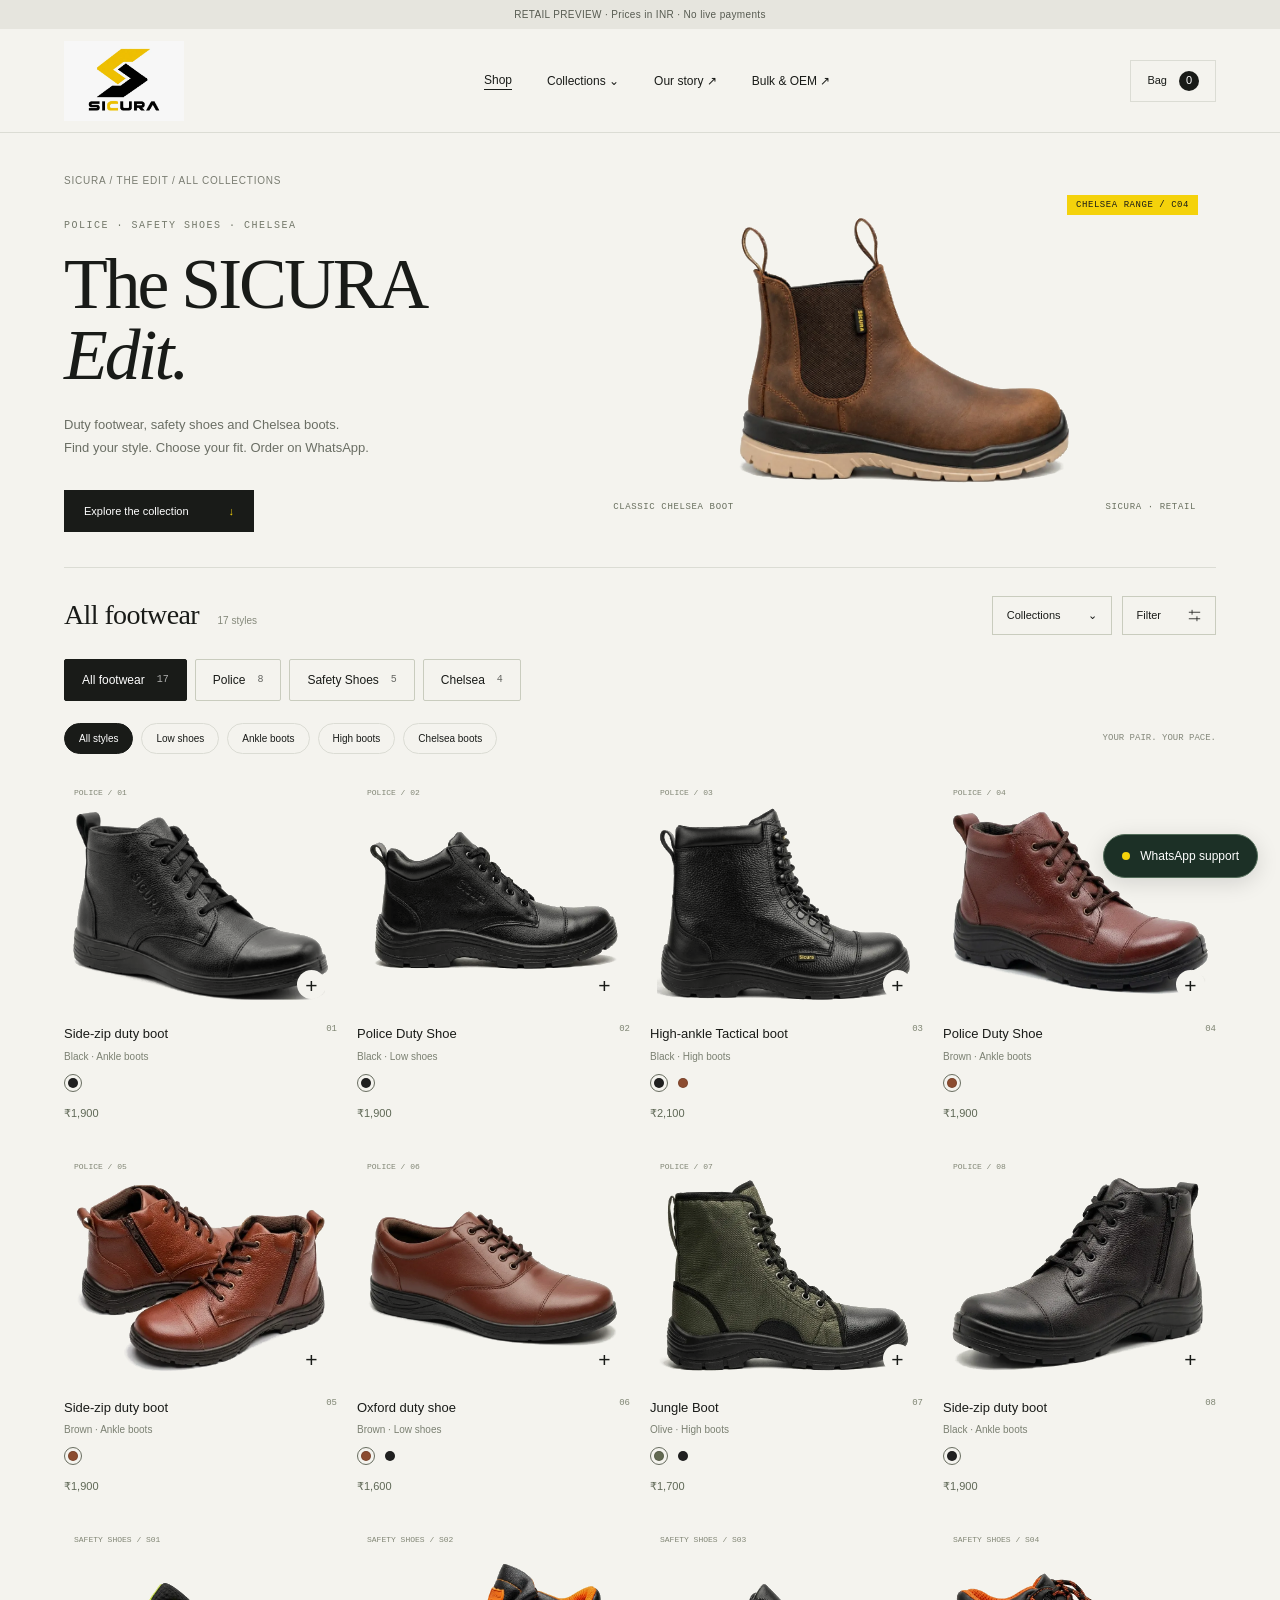
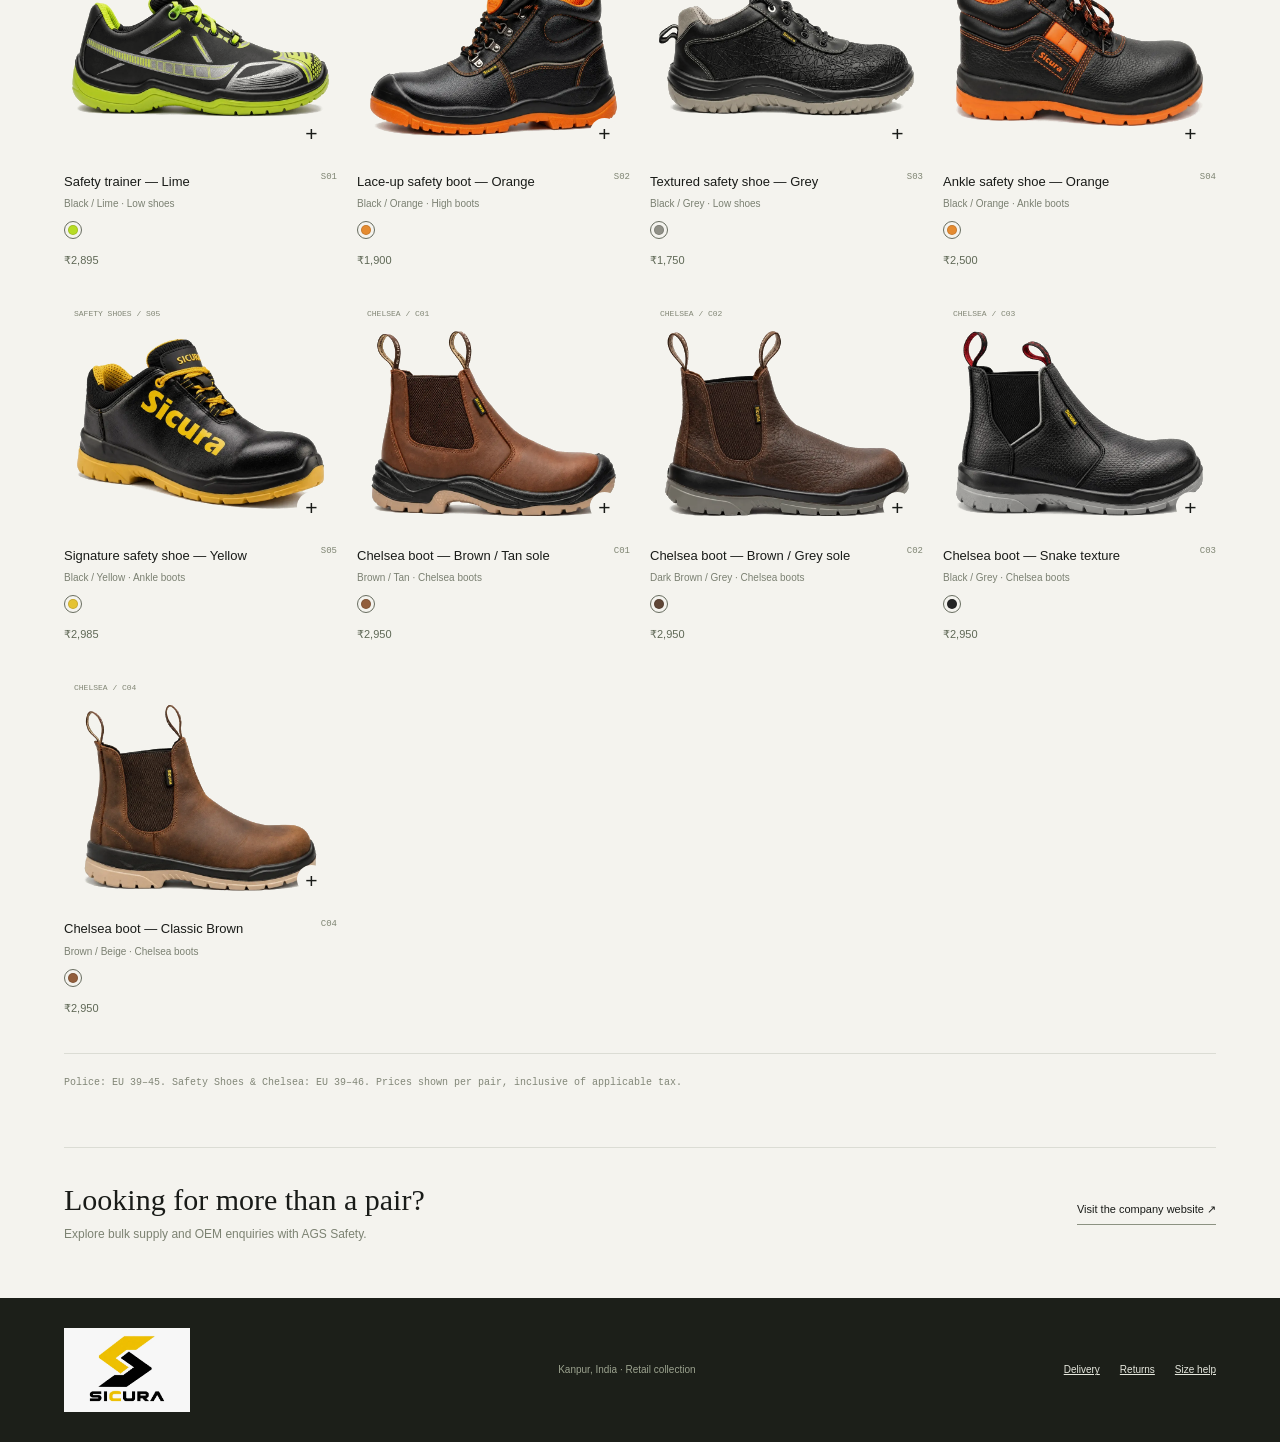
==== retail/index.html @ 557e88e9 "Add The SICURA Edit with WhatsApp ordering" ====
<!DOCTYPE html><html lang="en"><head><meta charset="UTF-8"><meta name="viewport" content="width=device-width,initial-scale=1"><title>The SICURA Edit | Police, Safety Shoes & Chelsea</title><style>
:root{--ink:#191b18;--paper:#f4f3ee;--muted:#777971;--line:#dbdcd4;--yellow:#f4d20b}*{box-sizing:border-box}body{margin:0;background:var(--paper);color:var(--ink);font:14px/1.5 Arial,Helvetica,sans-serif}button,input,select{font:inherit}button,a{-webkit-tap-highlight-color:transparent}button{cursor:pointer}button:focus-visible,a:focus-visible,input:focus-visible,select:focus-visible{outline:2px solid #a08000;outline-offset:4px}a{color:inherit;text-decoration:none}button{color:inherit}button:disabled{cursor:not-allowed}.demo{padding:7px 20px;background:#e6e5de;text-align:center;font-size:10px;letter-spacing:.035em;color:#575b51}.nav{height:86px;display:flex;align-items:center;justify-content:space-between;padding:0 5%;border-bottom:1px solid var(--line);background:var(--paper);position:relative;z-index:10}.brand{font-size:30px;font-weight:800;letter-spacing:-1.7px;line-height:1}.brand small{display:block;font-size:8px;letter-spacing:2.5px;font-weight:500;margin-top:8px}.navlinks{display:flex;align-items:center;gap:35px;font-size:12px}.navlinks button{border:0;background:none;padding:14px 0;font-size:12px}.navlinks .active{border-bottom:1px solid #181b18}.bagbtn{display:flex;gap:12px;align-items:center;border:1px solid var(--line);background:transparent;padding:10px 16px;font-size:11px}.bagbtn span{background:var(--ink);color:white;border-radius:50%;width:20px;height:20px;display:grid;place-items:center}.wrap{max-width:1500px;margin:auto;padding:0 5%}.hero{padding:40px 0 35px;display:grid;grid-template-columns:1fr 1.3fr;gap:50px;align-items:center;border-bottom:1px solid var(--line)}.crumb{font-size:10px;color:#797c71;letter-spacing:.08em;margin-bottom:30px}.eyebrow{font:10px/1.5 monospace;letter-spacing:.15em;text-transform:uppercase;color:#74796b}h1{font:400 clamp(48px,5.6vw,85px)/.99 Georgia,'Times New Roman',serif;letter-spacing:-3px;margin:16px 0 22px}h1 em{font-weight:400}.intro{max-width:330px;color:#6a6e64;font-size:13px;line-height:1.8}.hero-cta{display:inline-flex;align-items:center;gap:40px;background:var(--ink);color:#fff;padding:13px 20px;font-size:11px;margin-top:17px}.hero-cta span{color:var(--yellow)}.hero-photo{height:350px;position:relative;background:#ecece7;overflow:hidden;display:flex;align-items:center;justify-content:center}.hero-photo img{width:100%;height:100%;object-fit:contain;mix-blend-mode:multiply;padding:17px 15px}.hero-caption{position:absolute;left:20px;bottom:16px;right:20px;display:flex;justify-content:space-between;font:9px monospace;letter-spacing:.07em;color:#686f5e}.hero-tag{position:absolute;right:18px;top:17px;background:var(--yellow);padding:5px 9px;font:9px monospace;letter-spacing:.06em}.collectionbar{display:flex;align-items:center;justify-content:space-between;padding:28px 0 24px;gap:20px}.collectionbar h2{font:400 28px Georgia,serif;margin:0;letter-spacing:-.6px}.collectionbar h2 small{font:10px Arial;color:#85897b;margin-left:12px;letter-spacing:0}.tools{display:flex;gap:10px}.outlinebtn{padding:10px 14px;border:1px solid #c9ccbe;background:transparent;font-size:11px;display:flex;gap:27px;align-items:center}.outlinebtn svg{width:13px;height:13px}.filterline{display:flex;gap:8px;margin-bottom:25px;align-items:center}.chip{border:1px solid var(--line);border-radius:30px;padding:7px 14px;font-size:10px;background:none}.chip.selected{color:#fff;background:var(--ink);border-color:var(--ink)}.filterline p{margin:0 0 0 auto;color:#85897c;font:9px/1.4 monospace}.grid{display:grid;grid-template-columns:repeat(4,minmax(0,1fr));gap:30px 20px}.product{min-width:0}.productphoto{display:block;position:relative;width:100%;border:0;background:#e9eae4;padding:0;aspect-ratio:1.12;overflow:hidden}.productphoto img{display:block;width:100%;height:100%;object-fit:contain;mix-blend-mode:multiply;transition:transform .3s;padding:8px}.productphoto:hover img{transform:scale(1.04)}.productphoto .n{position:absolute;top:12px;left:13px;color:#818675;font:9px monospace;z-index:1}.quick{position:absolute;right:11px;bottom:11px;border-radius:50%;width:29px;height:29px;display:grid;place-items:center;background:var(--paper);font-size:21px;font-weight:300}.pmeta{display:flex;justify-content:space-between;gap:10px;margin:14px 0 5px}.pname{padding:0;border:0;background:none;text-align:left;font-size:13px}.pnum{font:9px monospace;color:#7f8573;white-space:nowrap}.pcol{font-size:10px;color:#7b8072;margin:0 0 10px}.price{font-size:11px;color:#5f6856}.swatches{display:flex;gap:6px;margin:10px 0}.swatch{padding:3px;width:18px;height:18px;border-radius:50%;border:1px solid transparent;background:transparent;display:grid;place-items:center}.swatch i{width:10px;height:10px;border-radius:50%;display:block;border:1px solid #0002}.swatch.on{border-color:#686d60}.coming{padding:70px 25px;border:1px solid var(--line);text-align:center;grid-column:1/-1}.coming h3{font:32px Georgia,serif;margin:0 0 15px}.coming p{color:#7b8072;font-size:13px}.range-note{font:10px/1.8 monospace;color:#818677;margin:35px 0 55px;padding-top:20px;border-top:1px solid var(--line)}.split{padding:35px 0 55px;border-top:1px solid var(--line);display:flex;gap:30px;align-items:center;justify-content:space-between}.split h3{font:30px Georgia,serif;font-weight:400;margin:0 0 8px}.split p{font-size:12px;color:#7c8272;margin:0}.split a{font-size:11px;border-bottom:1px solid #8c9282;padding-bottom:6px}.footer{padding:30px 5%;background:#1c1f19;color:#e6e8de;display:flex;align-items:center;justify-content:space-between;gap:25px}.footer p{font-size:10px;color:#9ca38f}.footlinks{display:flex;gap:20px;font-size:10px}.overlay{position:fixed;inset:0;background:#1118;z-index:40;display:none;align-items:center;justify-content:center;padding:24px;backdrop-filter:blur(3px)}.overlay.open{display:flex}.dialog{position:relative;background:var(--paper);width:650px;max-height:90dvh;overflow:auto;padding:38px;border:0}.close{position:absolute;right:17px;top:13px;width:32px;height:32px;border:0;background:transparent;font-size:24px;z-index:5}.dialog h2{font:38px Georgia,serif;font-weight:400;margin:6px 0 12px;letter-spacing:-1px}.dialog .lede{color:#7d8374;font-size:12px;margin:0 0 25px;line-height:1.8}.collectionoption{padding:20px 0;border:0;border-top:1px solid var(--line);background:none;width:100%;text-align:left;display:flex;justify-content:space-between;align-items:center;font:24px Georgia,serif}.collectionoption small{font:10px Arial;color:#7b8272}.collectionoption em{font:10px monospace;margin-left:12px;color:#7f856e}.collectionoption:hover{color:#827000}.productdialog{width:950px;padding:0;display:grid;grid-template-columns:1.12fr 1fr}.detailimg{background:#e7e8e1;min-height:520px;display:flex;align-items:center;position:relative}.detailimg img{width:100%;height:100%;max-height:600px;object-fit:contain;mix-blend-mode:multiply;padding:18px}.zoomtip{position:absolute;bottom:20px;text-align:center;width:100%;font:9px monospace;color:#7e8573}.detailcopy{padding:46px 30px 30px}.detailcopy h2{font-size:34px}.detailcopy .price{display:block;margin:16px 0}.labelrow{display:flex;justify-content:space-between;font-size:10px;margin:25px 0 10px}.textlink{border:0;background:none;padding:0;text-decoration:underline;font-size:10px}.sizes{display:flex;gap:6px;flex-wrap:wrap}.size{width:38px;height:36px;border:1px solid #cdd0c3;background:transparent;font-size:11px}.size.on{background:var(--ink);color:#fff;border-color:var(--ink)}.size[disabled]{color:#acb1a2;text-decoration:line-through}.primary{width:100%;padding:14px 15px;border:1px solid var(--ink);color:white;background:var(--ink);font-size:11px;display:flex;justify-content:space-between;align-items:center;margin-top:22px}.primary span{color:var(--yellow)}.subtle{font-size:10px;color:#838a78;line-height:1.7}.error{color:#a13e25;min-height:17px;font-size:11px;margin:12px 0 0}.specrow{border-top:1px solid var(--line);padding:14px 0;font-size:11px}.specrow summary{cursor:pointer}.specrow p{color:#7d8572;line-height:1.8}.drawer{align-items:stretch;justify-content:flex-end;padding:0}.drawer .dialog{width:450px;max-height:100dvh;padding:35px 28px;display:flex;flex-direction:column}.drawer h2{font-size:32px;margin-bottom:25px}.bagitems{flex:1;overflow:auto}.bagitem{display:grid;grid-template-columns:95px 1fr;gap:16px;padding:20px 0;border-bottom:1px solid var(--line)}.bagitem img{width:95px;height:100px;object-fit:contain;background:#e7e8e1;mix-blend-mode:multiply}.bagitem h3{font-size:12px;margin:0 0 5px;font-weight:400}.bagitem p{color:#808773;font-size:10px;margin:5px 0}.quantity{display:inline-flex;align-items:center;border:1px solid #cbd0be;margin:8px 0}.quantity button{border:0;background:none;width:28px;height:26px}.quantity span{font-size:10px;min-width:25px;text-align:center}.remove{border:0;background:none;text-decoration:underline;font-size:9px;color:#7b826e;float:right;margin-top:16px}.bagbottom{border-top:1px solid var(--line);padding-top:20px}.bagbottom .row{display:flex;justify-content:space-between;font-size:11px}.emptybag{padding:70px 0;text-align:center;color:#7c846f;font-size:13px}.checkoutsteps{display:flex;gap:16px;font:10px monospace;color:#868d7a;margin:20px 0}.checkoutsteps b{color:#1d2518}.fakeinput{padding:14px;border:1px solid #ccd2bf;margin:10px 0;font-size:11px;color:#8a917e}.summarybox{background:#e9ece2;padding:18px;font-size:12px;margin:20px 0}.summarybox p{display:flex;justify-content:space-between;font-size:10px;color:#7c856d}.tag{display:inline-block;background:#ece3b8;color:#72631b;padding:5px 9px;font:9px monospace}.toast{position:fixed;bottom:25px;left:50%;transform:translateX(-50%);padding:13px 20px;background:#1e2718;color:#eee;font-size:12px;z-index:70;box-shadow:0 4px 20px #0003}.toast:empty{display:none}.hidden{display:none!important}@media(max-width:950px){.grid{grid-template-columns:repeat(3,minmax(0,1fr))}.hero{gap:25px}.navlinks{gap:18px}.hero-photo{height:320px}.hero-caption{font-size:8px}.productdialog{grid-template-columns:1fr 1fr}.detailcopy{padding:42px 24px 25px}}@media(max-width:640px){.demo{font-size:8px;padding:8px 12px}.nav{height:71px;padding:0 5%}.brand{font-size:25px}.brand small{font-size:6px}.navlinks{display:none}.bagbtn{padding:7px 10px;font-size:10px}.wrap{padding:0 5%}.hero{display:flex;flex-direction:column;gap:25px;padding:24px 0}.hero>div:first-child{width:100%}.crumb{margin-bottom:22px;font-size:8px}.eyebrow{font-size:9px}h1{font-size:51px;letter-spacing:-2px;max-width:330px;margin:12px 0 16px}.intro{font-size:12px;max-width:310px}.hero-cta{margin-top:10px;padding:11px 16px}.hero-photo{width:100%;height:270px}.collectionbar{padding:24px 0 18px;gap:10px}.collectionbar h2{font-size:24px}.collectionbar h2 small{font-size:9px;display:block;margin:4px 0 0}.tools{gap:6px}.outlinebtn{padding:9px 10px;gap:15px;font-size:10px}.filterline{gap:5px;flex-wrap:wrap;margin-bottom:18px}.chip{font-size:9px;padding:6px 10px}.filterline p{display:none}.grid{grid-template-columns:repeat(2,minmax(0,1fr));gap:24px 12px}.productphoto{aspect-ratio:.95}.productphoto img{padding:3px}.pmeta{display:block}.pname{font-size:11px;line-height:1.5}.pnum{display:none}.pcol,.price{font-size:9px}.range-note{font-size:9px;margin-bottom:30px}.split{align-items:flex-start;flex-direction:column;gap:20px;padding:25px 0 35px}.split h3{font-size:25px}.footer{align-items:flex-start;flex-direction:column;padding:28px 5%;gap:15px}.footer .brand{font-size:24px}.footlinks{font-size:9px;gap:18px}.dialog{padding:30px 22px}.dialog h2{font-size:31px}.overlay{padding:12px}.productdialog{display:block;padding:0}.detailimg{min-height:0;height:290px}.detailimg img{height:290px}.detailcopy{padding:25px 22px}.detailcopy h2{font-size:28px;max-width:260px}.drawer{padding:0}.drawer .dialog{width:100%;padding:32px 22px}.size{width:37px}.close{background:var(--paper);border-radius:50%;right:10px;top:10px}}@media(prefers-reduced-motion:reduce){*{scroll-behavior:auto!important;transition:none!important}}
.logo-brand{display:flex;align-items:center;flex-shrink:0}.logo-brand img{display:block;width:120px;height:80px;object-fit:contain}.nav{height:104px}.footer .logo-brand img{width:126px;height:84px}@media(max-width:640px){.nav{height:86px}.logo-brand img{width:100px;height:67px}.footer .logo-brand img{width:112px;height:75px}}

.range-tabs{display:flex;gap:8px;margin:0 0 22px;flex-wrap:wrap}.range-tab{border:1px solid #c9ccbe;border-radius:2px;background:transparent;padding:11px 17px;font-size:12px;display:flex;gap:12px;align-items:center}.range-tab small{font:10px monospace;opacity:.65}.range-tab.selected{background:var(--ink);color:#fff;border-color:var(--ink)}.productphoto,.detailimg,.hero-photo{background:#fff}.productphoto img,.detailimg img,.hero-photo img{mix-blend-mode:normal}.productphoto img{padding:20px 12px 14px}.productphoto .n{font-size:8px;top:9px;left:10px}.hero-photo img{padding:24px}.primary:disabled{opacity:.45}.detailimg img{max-height:600px}@media(max-width:640px){.range-tab{font-size:11px;padding:9px 11px;gap:8px}.productphoto .n{font-size:7px}.productphoto img{padding:22px 7px 13px}.hero-caption{background:#ffffffd9;padding:4px}.range-tabs{gap:6px}.collectionbar h2{font-size:23px}}

.shoe-photo{display:block;width:100%;height:100%;overflow:hidden;flex-shrink:0}
.productphoto{aspect-ratio:1.18}.productphoto .shoe-photo{padding:25px 7px 9px;transition:transform .25s}
.productphoto:hover .shoe-photo{transform:scale(1.015)}
.detailimg .shoe-photo{height:520px;max-height:600px;padding:22px 12px 32px}
.hero-photo .shoe-photo{padding:32px 12px 38px}
.bagitem .shoe-photo{width:95px;height:100px;background:#fff;padding:3px}
@media(max-width:640px){.productphoto{aspect-ratio:1.12}.productphoto .shoe-photo{padding:22px 5px 8px}.detailimg .shoe-photo{height:290px;padding:15px 10px 26px}.hero-photo .shoe-photo{padding:28px 7px 36px}}

.purchase-row{display:flex;justify-content:space-between;align-items:center;gap:16px;margin:20px 0 4px;font-size:12px}.product-quantity{margin:0}.quantity input{width:48px;text-align:center;border:0;background:transparent;color:inherit;font:inherit;appearance:textfield}.quantity input::-webkit-inner-spin-button{appearance:none}.quantity button{width:40px;height:40px}.quantity button:disabled{opacity:.35}.selection-total{display:flex;justify-content:space-between;gap:12px;font-size:12px;margin-top:12px}.support-launch{position:fixed;right:22px;bottom:22px;z-index:30;display:flex;gap:10px;align-items:center;background:#1c3026;color:#fff;border:1px solid #526c59;border-radius:30px;padding:12px 18px;box-shadow:0 5px 22px #0002;font-size:12px}.support-launch .support-dot{width:8px;height:8px;background:#f4d20b;border-radius:50%}.support-dialog{max-width:460px}.support-dialog label{display:block;font-size:12px;margin:18px 0 8px}.support-dialog select{width:100%;padding:12px;border:1px solid var(--line);background:var(--paper);color:var(--ink)}.support-context{font-size:12px;padding:14px;background:#e7e9df;line-height:1.7}.support-context:empty{display:none}.support-note{font-size:12px;color:#626b5c;line-height:1.7}.support-detail{margin-top:16px;font-size:12px}.quantity input:focus-visible{outline:2px solid #a08000;outline-offset:1px}@media(pointer:coarse){.quantity button{width:44px;height:44px}.support-launch{min-height:44px}}

/* Use the same paper surface throughout; white photo backdrops blend into it. */
.productphoto,.hero-photo,.detailimg,.bagitem .shoe-photo{background:var(--paper)}
.productphoto,.hero-photo,.detailimg,.bagitem{isolation:isolate}
.shoe-photo{mix-blend-mode:multiply}
.shoe-photo image{filter:url(#retail-photo-paper)}</style></head><body><svg width="0" height="0" aria-hidden="true" style="position:absolute;overflow:hidden"><defs><filter id="retail-photo-paper" color-interpolation-filters="sRGB"><feColorMatrix in="SourceGraphic" type="matrix" values="1 0 0 0 0 1 0 0 0 0 1 0 0 0 0 0 0 0 0 1" result="r"/><feColorMatrix in="SourceGraphic" type="matrix" values="0 1 0 0 0 0 1 0 0 0 0 1 0 0 0 0 0 0 0 1" result="g"/><feColorMatrix in="SourceGraphic" type="matrix" values="0 0 1 0 0 0 0 1 0 0 0 0 1 0 0 0 0 0 0 1" result="b"/><feBlend in="r" in2="g" mode="darken" result="rg"/><feBlend in="rg" in2="b" mode="darken" result="minimum"/><feComponentTransfer in="minimum" result="maskColour"><feFuncR type="table" tableValues="1 1 1 1 1 1 1 1 1 1 1 1 1 1 1 1 1 1 1 1 1 1 1 1 1 1 1 1 1 1 1 1 1 1 1 1 1 1 1 1 1 1 1 1 1 1 1 1 1 1 1 1 1 1 1 1 1 1 1 1 1 1 1 1 1 1 1 1 1 1 1 1 1 1 1 1 1 1 1 1 1 1 1 0.875 0.75 0.625 0.5 0.375 0.25 0.125 0 0 0 0 0 0 0 0 0 0 0"/></feComponentTransfer><feColorMatrix in="maskColour" type="matrix" values="0 0 0 0 1 0 0 0 0 1 0 0 0 0 1 1 0 0 0 0" result="mask"/><feComposite in="SourceGraphic" in2="mask" operator="in"/></filter></defs></svg>
<div class="demo">RETAIL PREVIEW · Prices in INR · No live payments</div>
<header class="nav"><a class="brand logo-brand" href="/" aria-label="SICURA company homepage"><img src="images/style-01.webp" alt="SICURA logo" width="1536" height="1024"></a><nav class="navlinks" aria-label="Retail navigation"><a class="active" href="#range">Shop</a><button data-open="collections">Collections ⌄</button><a href="/#about" target="_blank" rel="noopener">Our story ↗</a><a href="/#oem" target="_blank" rel="noopener">Bulk & OEM ↗</a></nav><button class="bagbtn" id="bagButton" aria-haspopup="dialog">Bag <span id="bagCount">0</span></button></header>
<main class="wrap"><section class="hero"><div><div class="crumb">SICURA / THE EDIT / ALL COLLECTIONS</div><div class="eyebrow">POLICE · SAFETY SHOES · CHELSEA</div><h1>The SICURA<br><em>Edit.</em></h1><p class="intro">Duty footwear, safety shoes and Chelsea boots.<br>Find your style. Choose your fit. Order on WhatsApp.</p><a class="hero-cta" href="#range">Explore the collection <span>↓</span></a></div><div class="hero-photo"><svg class="shoe-photo" id="heroPhoto" role="img" aria-label="Brown SICURA classic Chelsea boot" preserveAspectRatio="xMidYMid meet"></svg><span class="hero-tag">CHELSEA RANGE / C04</span><div class="hero-caption"><span>CLASSIC CHELSEA BOOT</span><span>SICURA · RETAIL</span></div></div></section>
<section id="range" aria-labelledby="rangeTitle"><div class="collectionbar"><h2 id="rangeTitle">All footwear <small>17 styles</small></h2><div class="tools"><button class="outlinebtn" data-open="collections" aria-haspopup="dialog">Collections <span>⌄</span></button><button class="outlinebtn" data-open="filters" aria-haspopup="dialog">Filter <svg viewBox="0 0 16 16" fill="none" stroke="currentColor"><path d="M1 4h14M1 12h14M5 1v6M11 9v6"/></svg></button></div></div><div class="range-tabs" role="group" aria-label="Choose collection"><button data-collection="All" class="range-tab selected">All footwear <small>17</small></button><button data-collection="Police" class="range-tab">Police <small>8</small></button><button data-collection="Safety Shoes" class="range-tab">Safety Shoes <small>5</small></button><button data-collection="Chelsea" class="range-tab">Chelsea <small>4</small></button></div><div class="filterline" id="chips"><button class="chip selected" data-type="All styles">All styles</button><button class="chip" data-type="Low shoes">Low shoes</button><button class="chip" data-type="Ankle boots">Ankle boots</button><button class="chip" data-type="High boots">High boots</button><button class="chip" data-type="Chelsea boots">Chelsea boots</button><p>YOUR PAIR. YOUR PACE.</p></div><div class="grid" id="grid"></div><p class="range-note">Police: EU 39–45. Safety Shoes & Chelsea: EU 39–46. Prices shown per pair, inclusive of applicable tax.</p></section>
<section class="split"><div><h3>Looking for more than a pair?</h3><p>Explore bulk supply and OEM enquiries with AGS Safety.</p></div><a href="/#oem" target="_blank" rel="noopener">Visit the company website ↗</a></section></main>
<footer class="footer"><div class="brand logo-brand"><img src="images/style-01.webp" alt="SICURA logo" width="1536" height="1024"></div><p>Kanpur, India · Retail collection</p><div class="footlinks"><button class="textlink" data-info="Ask us on WhatsApp to confirm delivery options for your postcode.">Delivery</button><button class="textlink" data-info="Ask us on WhatsApp about returns and exchanges before ordering.">Returns</button><button class="textlink" data-info="Police: EU 39–45. Safety Shoes and Chelsea sizes: EU 39–46.">Size help</button></div></footer>
<div class="overlay" id="collections" role="dialog" aria-modal="true" aria-labelledby="collectionsTitle"><div class="dialog"><button class="close" aria-label="Close collections">×</button><div class="eyebrow">FIND YOUR RANGE</div><h2 id="collectionsTitle">Choose a collection.</h2><p class="lede">Browse all retail styles, or go straight to your range.</p><button class="collectionoption" data-collection="All">All footwear <small>17 styles ↗</small></button><button class="collectionoption" data-collection="Police">Police <small>8 styles ↗</small></button><button class="collectionoption" data-collection="Safety Shoes">Safety Shoes <small>5 styles ↗</small></button><button class="collectionoption" data-collection="Chelsea">Chelsea <small>4 styles ↗</small></button></div></div>
<div class="overlay" id="filters" role="dialog" aria-modal="true" aria-labelledby="filtersTitle"><div class="dialog"><button class="close" aria-label="Close filters">×</button><div class="eyebrow">REFINE YOUR VIEW</div><h2 id="filtersTitle">Find your pair.</h2><p class="lede">Filter the supplied styles by shape and colour.</p><label class="labelrow" for="typeFilter">Style</label><select id="typeFilter" class="outlinebtn" style="width:100%"><option>All styles</option><option>Low shoes</option><option>Ankle boots</option><option>High boots</option><option>Chelsea boots</option></select><label class="labelrow" for="colourFilter">Colour</label><select id="colourFilter" class="outlinebtn" style="width:100%"><option>All colours</option><option>Black</option><option>Brown</option><option>Olive</option></select><button class="primary" id="applyFilters">Show matching styles <span>→</span></button><button class="textlink" id="resetFilters" style="margin-top:16px">Reset filters</button></div></div>
<div class="overlay" id="productModal" role="dialog" aria-modal="true" aria-labelledby="productTitle"><div class="dialog productdialog"><button class="close" aria-label="Close product">×</button><div class="detailimg"><svg class="shoe-photo" id="detailPhoto" role="img" preserveAspectRatio="xMidYMid meet"></svg><span class="zoomtip">SICURA · PRODUCT DETAIL</span></div><div class="detailcopy"><div class="eyebrow" id="detailCode"></div><h2 id="productTitle"></h2><span class="price" id="detailPrice"></span><p class="subtle" id="detailCollection"></p><div class="labelrow">Colour <span id="detailColour"></span></div><div class="swatches" id="detailSwatches"></div><div class="labelrow"><span>Select size · EU</span><button class="textlink" id="sizeHelp">Size help</button></div><div class="sizes" id="sizes"></div><p class="error" id="sizeError" tabindex="-1" aria-live="polite"></p><div class="purchase-row"><label for="productQty">Quantity · pairs</label><div class="quantity product-quantity"><button type="button" id="qtyMinus" aria-label="Decrease quantity" disabled>−</button><input id="productQty" type="number" min="1" max="99" step="1" value="1" inputmode="numeric" aria-label="Quantity of pairs"><button type="button" id="qtyPlus" aria-label="Increase quantity">+</button></div></div><div class="selection-total"><span>Selection total</span><output id="selectionTotal" aria-live="polite"></output></div><button class="primary" id="addBag">Add to bag <span>+</span></button><aside style="border:1px solid #dbdcd4;padding:16px;margin-top:16px"><strong>Order on WhatsApp</strong><p>Online payments are being set up. Send us your selection and we’ll confirm stock, delivery charges and payment options.</p><button class="primary" id="orderDirect">Open WhatsApp ↗</button></aside><p class="subtle" id="detailAvailability"></p><button class="textlink support-detail" id="productSupport">Need help? Ask on WhatsApp ↗</button><details class="specrow"><summary>Article details</summary><p id="articleDetails"></p></details><details class="specrow"><summary>Delivery & returns</summary><p>Ask us on WhatsApp about shipping charges, delivery coverage and returns before ordering.</p></details></div></div></div>
<div class="overlay drawer" id="bagModal" role="dialog" aria-modal="true" aria-labelledby="bagTitle"><div class="dialog"><button class="close" aria-label="Close bag">×</button><div class="eyebrow">YOUR SELECTION</div><h2 id="bagTitle">Shopping bag.</h2><div class="bagitems" id="bagItems"></div><div class="bagbottom"><div class="row"><span>Subtotal</span><span id="subtotal">₹0</span></div><p class="subtle">Our team will confirm stock, delivery charges and payment details on WhatsApp.</p><button class="primary" id="checkout">Order on WhatsApp <span>↗</span></button><button class="textlink" id="keepBrowsing" style="margin-top:18px">Continue exploring</button></div></div></div>

<button class="support-launch" id="supportLaunch" aria-haspopup="dialog"><span class="support-dot" aria-hidden="true"></span>WhatsApp support</button>
<div class="overlay" id="supportModal" role="dialog" aria-modal="true" aria-labelledby="supportTitle"><div class="dialog support-dialog"><button class="close" aria-label="Close support">×</button><div class="eyebrow">SICURA SUPPORT</div><h2 id="supportTitle">Let’s find your fit.</h2><p class="support-note">Questions about sizing, a style or an order? Continue to WhatsApp to speak with our team.</p><div class="support-context" id="supportContext"></div><label for="supportTopic">What do you need help with?</label><select id="supportTopic"><option>Choosing the right size</option><option>Product information</option><option>Delivery question</option><option>Existing order</option><option>Something else</option></select><a class="primary" id="supportLink" href="https://wa.me/917572031111" target="_blank" rel="noopener">Continue to WhatsApp <span>↗</span></a><p class="support-note">A message will be prepared for you. You choose when to send it in WhatsApp.</p></div></div>
<div class="toast" role="status" aria-live="polite" id="toast"></div>
<script>
const products=[{"code": "01", "name": "Side-zip duty boot", "type": "Ankle boots", "variants": [{"name": "Black", "hex": "#202020", "image": "images/style-02.webp", "file": "1.1.jpg", "frame": {"x": 0, "y": 6, "w": 743, "h": 556, "iw": 743, "ih": 562}, "price": 1900, "mrp": null, "referenceId": "01-1", "notes": null}], "collection": "Police", "sizes": [39, 40, 41, 42, 43, 44, 45]}, {"code": "02", "name": "Police Duty Shoe", "type": "Low shoes", "variants": [{"name": "Black", "hex": "#202020", "image": "images/style-03.webp", "file": "2.jpg", "frame": {"x": 8, "y": 0, "w": 805, "h": 448, "iw": 813, "ih": 453}, "price": 1900, "mrp": null, "referenceId": "02-1", "notes": null}], "collection": "Police", "sizes": [39, 40, 41, 42, 43, 44, 45]}, {"code": "03", "name": "High-ankle Tactical boot", "type": "High boots", "variants": [{"name": "Black", "hex": "#202020", "image": "images/style-04.webp", "file": "3.jpg", "frame": {"x": 0, "y": 0, "w": 788, "h": 598, "iw": 790, "ih": 598}, "price": 2100, "mrp": null, "referenceId": "03-1", "notes": null}, {"name": "Brown", "hex": "#8c4c30", "image": "images/style-05.webp", "file": "3.1.jpg", "frame": {"x": 0, "y": 0, "w": 653, "h": 527, "iw": 653, "ih": 527}, "price": 2100, "mrp": null, "referenceId": "03-2", "notes": null}], "collection": "Police", "sizes": [39, 40, 41, 42, 43, 44, 45]}, {"code": "04", "name": "Police Duty Shoe", "type": "Ankle boots", "variants": [{"name": "Brown", "hex": "#8c4c30", "image": "images/style-06.webp", "file": "4.jpg", "frame": {"x": 0, "y": 19, "w": 791, "h": 593, "iw": 791, "ih": 649}, "price": 1900, "mrp": null, "referenceId": "04-1", "notes": null}], "collection": "Police", "sizes": [39, 40, 41, 42, 43, 44, 45]}, {"code": "05", "name": "Side-zip duty boot", "type": "Ankle boots", "variants": [{"name": "Brown", "hex": "#8c4c30", "image": "images/style-07.webp", "file": "7.jpg", "frame": {"x": 15, "y": 0, "w": 726, "h": 539, "iw": 741, "ih": 539}, "price": 1900, "mrp": null, "referenceId": "05-1", "notes": null}], "collection": "Police", "sizes": [39, 40, 41, 42, 43, 44, 45]}, {"code": "06", "name": "Oxford duty shoe", "type": "Low shoes", "variants": [{"name": "Brown", "hex": "#8c4c30", "image": "images/style-08.webp", "file": "9.png", "frame": {"x": 8, "y": 21, "w": 900, "h": 496, "iw": 921, "ih": 517}, "price": 1600, "mrp": null, "referenceId": "06-1", "notes": null}, {"name": "Black", "hex": "#202020", "image": "images/style-09.webp", "file": "9.1.jpg", "frame": {"x": 0, "y": 0, "w": 848, "h": 557, "iw": 848, "ih": 557}, "price": 1600, "mrp": null, "referenceId": "06-2", "notes": null}], "collection": "Police", "sizes": [39, 40, 41, 42, 43, 44, 45]}, {"code": "07", "name": "Jungle Boot", "type": "High boots", "variants": [{"name": "Olive", "hex": "#626951", "image": "images/style-10.webp", "file": "10.jpg", "frame": {"x": 9, "y": 0, "w": 810, "h": 629, "iw": 819, "ih": 629}, "price": 1700, "mrp": null, "referenceId": "07-1", "notes": null}, {"name": "Black", "hex": "#202020", "image": "images/style-11.webp", "file": "10.1.jpg", "frame": {"x": 0, "y": 0, "w": 673, "h": 613, "iw": 687, "ih": 613}, "price": 1700, "mrp": null, "referenceId": "07-2", "notes": null}], "collection": "Police", "sizes": [39, 40, 41, 42, 43, 44, 45]}, {"code": "08", "name": "Side-zip duty boot", "type": "Ankle boots", "variants": [{"name": "Black", "hex": "#202020", "image": "images/style-12.webp", "file": "15.jpg", "frame": {"x": 0, "y": 0, "w": 751, "h": 573, "iw": 768, "ih": 573}, "price": 1900, "mrp": null, "referenceId": "08-1", "notes": null}], "collection": "Police", "sizes": [39, 40, 41, 42, 43, 44, 45]}, {"code": "S01", "name": "Safety trainer — Lime", "collection": "Safety Shoes", "type": "Low shoes", "sizes": [39, 40, 41, 42, 43, 44, 45, 46], "variants": [{"name": "Black / Lime", "colourGroup": "Black", "hex": "#b7dc25", "image": "images/style-13.webp", "file": "j.jpg", "frame": {"x": 0, "y": 243, "w": 1254, "h": 707, "iw": 1254, "ih": 1254}, "price": 2895, "mrp": null, "referenceId": "S01-1", "notes": null}]}, {"code": "S02", "name": "Lace-up safety boot — Orange", "collection": "Safety Shoes", "type": "High boots", "sizes": [39, 40, 41, 42, 43, 44, 45, 46], "variants": [{"name": "Black / Orange", "colourGroup": "Black", "hex": "#e58b30", "image": "images/style-14.webp", "file": "x.jpg", "frame": {"x": 20, "y": 178, "w": 1216, "h": 864, "iw": 1254, "ih": 1254}, "price": 1900, "mrp": null, "referenceId": "S02-1", "notes": null}]}, {"code": "S03", "name": "Textured safety shoe — Grey", "collection": "Safety Shoes", "type": "Low shoes", "sizes": [39, 40, 41, 42, 43, 44, 45, 46], "variants": [{"name": "Black / Grey", "colourGroup": "Black", "hex": "#909087", "image": "images/style-15.webp", "file": "h.jpg", "frame": {"x": 0, "y": 250, "w": 1254, "h": 699, "iw": 1254, "ih": 1254}, "price": 1750, "mrp": null, "referenceId": "S03-1", "notes": null}]}, {"code": "S04", "name": "Ankle safety shoe — Orange", "collection": "Safety Shoes", "type": "Ankle boots", "sizes": [39, 40, 41, 42, 43, 44, 45, 46], "variants": [{"name": "Black / Orange", "colourGroup": "Black", "hex": "#e58b30", "image": "images/style-16.webp", "file": "ags orange shoe .png", "frame": {"x": 19, "y": 241, "w": 1231, "h": 783, "iw": 1254, "ih": 1254}, "price": 2500, "mrp": null, "referenceId": "S04-1", "notes": null}]}, {"code": "S05", "name": "Signature safety shoe — Yellow", "collection": "Safety Shoes", "type": "Ankle boots", "sizes": [39, 40, 41, 42, 43, 44, 45, 46], "variants": [{"name": "Black / Yellow", "colourGroup": "Black", "hex": "#e5c333", "image": "images/style-17.webp", "file": "4.png", "frame": {"x": 14, "y": 181, "w": 1232, "h": 865, "iw": 1254, "ih": 1254}, "price": 2985, "mrp": null, "referenceId": "S05-1", "notes": null}]}, {"code": "C01", "name": "Chelsea boot — Brown / Tan sole", "collection": "Chelsea", "type": "Chelsea boots", "sizes": [39, 40, 41, 42, 43, 44, 45, 46], "variants": [{"name": "Brown / Tan", "colourGroup": "Brown", "hex": "#925e3c", "image": "images/style-18.webp", "file": "1(1).png", "frame": {"x": 14, "y": 81, "w": 1240, "h": 955, "iw": 1254, "ih": 1254}, "price": 2950, "mrp": null, "referenceId": "C01-1", "notes": null}]}, {"code": "C02", "name": "Chelsea boot — Brown / Grey sole", "collection": "Chelsea", "type": "Chelsea boots", "sizes": [39, 40, 41, 42, 43, 44, 45, 46], "variants": [{"name": "Dark Brown / Grey", "colourGroup": "Brown", "hex": "#604637", "image": "images/style-19.webp", "file": "18.jpg", "frame": {"x": 0, "y": 66, "w": 1254, "h": 971, "iw": 1254, "ih": 1254}, "price": 2950, "mrp": null, "referenceId": "C02-1", "notes": null}]}, {"code": "C03", "name": "Chelsea boot — Snake texture", "collection": "Chelsea", "type": "Chelsea boots", "sizes": [39, 40, 41, 42, 43, 44, 45, 46], "variants": [{"name": "Black / Grey", "colourGroup": "Black", "hex": "#242424", "image": "images/style-20.webp", "file": "ags snake leather shoe  - Copy (2).png", "frame": {"x": 31, "y": 143, "w": 1207, "h": 915, "iw": 1254, "ih": 1254}, "price": 2950, "mrp": null, "referenceId": "C03-1", "notes": null}]}, {"code": "C04", "name": "Chelsea boot — Classic Brown", "collection": "Chelsea", "type": "Chelsea boots", "sizes": [39, 40, 41, 42, 43, 44, 45, 46], "variants": [{"name": "Brown / Beige", "colourGroup": "Brown", "hex": "#925e3c", "image": "images/style-21.webp", "file": "classic boot.png", "frame": {"x": 50, "y": 143, "w": 1180, "h": 957, "iw": 1254, "ih": 1254}, "price": 2950, "mrp": null, "referenceId": "C04-1", "notes": null}]}];const money=n=>new Intl.NumberFormat('en-IN',{style:'currency',currency:'INR',maximumFractionDigits:0}).format(n);
let collection='All',type='All styles',colour='All colours',chosen={},active=null,size=null,bag=[],lastFocus=null,toastTimer;const $=s=>document.querySelector(s),$$=s=>[...document.querySelectorAll(s)];setPhoto($('#heroPhoto'),products.find(p=>p.code==='C04').variants[0],'Brown SICURA classic Chelsea boot');

function photoContent(v){const f=v.frame;return '<image width="'+f.iw+'" height="'+f.ih+'" href="'+v.image+'"/>'}
function frameBox(v){const f=v.frame;return [f.x,f.y,f.w,f.h].join(' ')}
function photoMarkup(v,label){return '<svg class="shoe-photo" role="img" aria-label="'+label+'" viewBox="'+frameBox(v)+'" preserveAspectRatio="xMidYMid meet">'+photoContent(v)+'</svg>'}
function setPhoto(el,v,label){el.setAttribute('viewBox',frameBox(v));el.setAttribute('aria-label',label);el.innerHTML=photoContent(v)}

function notify(text){$('#toast').textContent=text;clearTimeout(toastTimer);toastTimer=setTimeout(()=>$('#toast').textContent='',3500)}
function open(id){const previous=$('.overlay.open');if(!previous)lastFocus=document.activeElement;$$('.overlay.open').forEach(x=>x.classList.remove('open'));$('#'+id).classList.add('open');document.body.style.overflow='hidden';$('#'+id+' .close').focus()}
function close(){const d=$('.overlay.open');if(!d)return;d.classList.remove('open');document.body.style.overflow='';if(lastFocus?.isConnected)lastFocus.focus()}
$$('.close').forEach(x=>x.onclick=close);$$('[data-open]').forEach(x=>x.onclick=()=>open(x.dataset.open));$$('.overlay').forEach(x=>x.onclick=e=>{if(e.target===x)close()});document.addEventListener('keydown',e=>{if(e.key==='Escape')close();if(e.key==='Tab'&&$('.overlay.open')){const a=[...$('.overlay.open').querySelectorAll('button:not(:disabled),a[href],select,input')].filter(x=>x.getClientRects().length);if(!a.length)return;const first=a[0],last=a[a.length-1];if(e.shiftKey&&document.activeElement===first){e.preventDefault();last.focus()}else if(!e.shiftKey&&document.activeElement===last){e.preventDefault();first.focus()}}});
function render(){
const list=products.filter(p=>(collection==='All'||p.collection===collection)&&(type==='All styles'||p.type===type)&&(colour==='All colours'||p.variants.some(v=>(v.colourGroup||v.name)===colour)));
$('#rangeTitle').innerHTML=(collection==='All'?'All footwear':collection+' collection')+' <small>'+list.length+' styles</small>';
$$('.range-tab').forEach(b=>{b.classList.toggle('selected',b.dataset.collection===collection);b.setAttribute('aria-pressed',String(b.dataset.collection===collection))});
$$('[data-type]').forEach(b=>b.classList.toggle('selected',b.dataset.type===type));
if(!list.length){$('#grid').innerHTML='<div class="coming"><h3>No matching styles.</h3><p>Try another style or reset the colour filter.</p><button class="outlinebtn" id="clearEmpty" style="margin:auto">Reset filters →</button></div>';$('#clearEmpty').onclick=()=>{type='All styles';colour='All colours';render()};return}
$('#grid').innerHTML=list.map(p=>{const vi=colour==='All colours'?(chosen[p.code]||0):p.variants.findIndex(v=>(v.colourGroup||v.name)===colour),v=p.variants[vi];chosen[p.code]=vi;return '<article class="product"><button class="productphoto" data-product="'+p.code+'" aria-label="View '+p.name+'"><span class="n">'+p.collection.toUpperCase()+' / '+p.code+'</span>'+photoMarkup(v,v.name+' '+p.name)+'<span class="quick" aria-hidden="true">+</span></button><div class="pmeta"><button class="pname" data-product="'+p.code+'">'+p.name+'</button><span class="pnum">'+p.code+'</span></div><p class="pcol">'+v.name+' · '+p.type+'</p><div class="swatches">'+p.variants.map((v,i)=>'<button class="swatch '+(i===vi?'on':'')+'" data-colour-product="'+p.code+'" data-variant="'+i+'" aria-label="Show '+v.name+' '+p.name+'" aria-pressed="'+(i===vi)+'"><i style="background:'+v.hex+'"></i></button>').join('')+'</div><span class="price">'+money(v.price)+'</span></article>'}).join('');
$$('[data-product]').forEach(b=>b.onclick=()=>showProduct(b.dataset.product));$$('[data-colour-product]').forEach(b=>b.onclick=()=>{colour='All colours';chosen[b.dataset.colourProduct]=+b.dataset.variant;render()})}
function showProduct(code){$('#productQty').value=1;active=products.find(p=>p.code===code);size=null;$('#sizeError').textContent='';$('#productTitle').textContent=active.name;$('#detailCode').textContent=active.collection.toUpperCase()+' / ARTICLE '+active.code;$('#detailCollection').textContent=active.collection+' collection';$('#detailAvailability').textContent=active.collection+' sizes: EU '+active.sizes[0]+'–'+active.sizes[active.sizes.length-1]+'. Price per pair, inclusive of applicable tax.';$('#addBag').disabled=!active.sizes.length;$('#addBag').innerHTML=active.sizes.length?'Add to bag <span>+</span>':'Sizes to be confirmed';$('#sizes').innerHTML=active.sizes.length?active.sizes.map(n=>'<button class="size" data-size="'+n+'" aria-pressed="false">'+n+'</button>').join(''):'<p class="subtle">Size range to be confirmed.</p>';$$('[data-size]').forEach(b=>b.onclick=()=>{size=+b.dataset.size;$('#sizeError').textContent='';$$('[data-size]').forEach(x=>{x.classList.toggle('on',x===b);x.setAttribute('aria-pressed',String(x===b))})});renderDetail();open('productModal')}
function renderDetail(){let vi=chosen[active.code]||0,v=active.variants[vi];setPhoto($('#detailPhoto'),v,v.name+' '+active.name);$('#detailColour').textContent=v.name;$('#detailPrice').textContent=money(v.price)+' / pair';updateQuantity();$('#detailSwatches').innerHTML=active.variants.map((v,i)=>'<button class="swatch '+(i===vi?'on':'')+'" data-detail="'+i+'" aria-label="Select '+v.name+'" aria-pressed="'+(i===vi)+'"><i style="background:'+v.hex+'"></i></button>').join('');$$('[data-detail]').forEach(b=>b.onclick=()=>{chosen[active.code]=+b.dataset.detail;renderDetail()});$('#articleDetails').textContent=active.collection+' collection · '+active.type+' · '+v.name+'. Price per pair: '+money(v.price)+'.'}
$$('[data-collection]').forEach(b=>b.onclick=()=>{collection=b.dataset.collection;type='All styles';colour='All colours';render();close();$('#range').scrollIntoView({behavior:matchMedia('(prefers-reduced-motion: reduce)').matches?'auto':'smooth'})});$$('[data-type]').forEach(b=>b.onclick=()=>{type=b.dataset.type;render()});$('#applyFilters').onclick=()=>{type=$('#typeFilter').value;colour=$('#colourFilter').value;render();close()};$('#resetFilters').onclick=()=>{type='All styles';colour='All colours';$('#typeFilter').value=type;$('#colourFilter').value=colour;render();close()};$$('[data-open="filters"]').forEach(b=>b.onclick=()=>{$('#typeFilter').value=type;$('#colourFilter').value=colour;open('filters')});$('#sizeHelp').onclick=()=>notify(active.collection+' sizes: EU '+active.sizes[0]+'–'+active.sizes[active.sizes.length-1]+'. Contact us on WhatsApp for help choosing a size.');$$('[data-info]').forEach(b=>b.onclick=()=>notify(b.dataset.info));
$('#addBag').onclick=()=>{if(!size){$('#sizeError').textContent='Please choose a size first.';return}let vi=chosen[active.code]||0,key=active.code+'-'+vi+'-'+size,item=bag.find(x=>x.key===key);const qty=updateQuantity();if(item)item.qty+=qty;else bag.push({key,code:active.code,vi,size,qty});renderBag();render();open('bagModal')};function renderBag(){$('#bagCount').textContent=bag.reduce((n,x)=>n+x.qty,0);$('#checkout').disabled=!bag.length;$('#subtotal').textContent=money(bag.reduce((total,item)=>total+products.find(p=>p.code===item.code).variants[item.vi].price*item.qty,0));$('#bagItems').innerHTML=bag.length?bag.map(x=>{const p=products.find(p=>p.code===x.code),v=p.variants[x.vi];return '<div class="bagitem">'+photoMarkup(v,v.name+' '+p.name)+'<div><h3>'+p.name+'</h3><p>'+v.name+' / EU '+x.size+'</p><p>'+money(v.price)+' / pair</p><div class="quantity"><button data-change="-1" data-key="'+x.key+'" aria-label="Decrease quantity of '+p.name+'">−</button><span aria-live="polite">'+x.qty+'</span><button data-change="1" data-key="'+x.key+'" aria-label="Increase quantity of '+p.name+'">+</button></div><button class="remove" data-remove="'+x.key+'">Remove</button></div></div>'}).join(''):'<div class="emptybag">Your bag is waiting.<br><br>Choose a style and size to begin.</div>';$$('[data-change]').forEach(b=>b.onclick=()=>{let x=bag.find(x=>x.key===b.dataset.key);x.qty+=+b.dataset.change;if(x.qty<=0)bag=bag.filter(i=>i!==x);renderBag()});$$('[data-remove]').forEach(b=>b.onclick=()=>{bag=bag.filter(x=>x.key!==b.dataset.remove);renderBag()})}
$('#bagButton').onclick=()=>{renderBag();open('bagModal')};$('#keepBrowsing').onclick=close;function orderUrl(items){
 const lines=items.map(x=>{
  const p=products.find(p=>p.code===x.code),v=p.variants[x.vi];
  return `• ${p.name} (${p.code}) — ${v.name}, EU ${x.size}, ${x.qty} pair(s) × ${money(v.price)}\nPhoto: https://sicura.in/retail/${v.image}`;
 });
 const subtotal=items.reduce((sum,x)=>sum+products.find(p=>p.code===x.code).variants[x.vi].price*x.qty,0);
 const message=['Hello SICURA, I’d like to order:',...lines,'','Product subtotal: '+money(subtotal),'Please confirm availability, delivery charges and payment options.'].join('\n');
 return 'https://wa.me/917572031111?text='+encodeURIComponent(message);
}
$('#orderDirect').onclick=()=>{
 if(!size){const error=$('#sizeError');error.textContent='Please choose a size first.';error.focus();return}
 window.open(orderUrl([{code:active.code,vi:chosen[active.code]||0,size,qty:updateQuantity()}]),'_blank','noopener,noreferrer');
};
$('#checkout').onclick=()=>{if(bag.length)window.open(orderUrl(bag),'_blank','noopener,noreferrer')};
render();renderBag();

function updateQuantity(){const input=$('#productQty');const qty=Math.min(99,Math.max(1,Math.trunc(Number(input.value)||1)));input.value=qty;$('#qtyMinus').disabled=qty===1;$('#qtyPlus').disabled=qty===99;if(active)$('#selectionTotal').textContent=money(active.variants[chosen[active.code]||0].price*qty);return qty}
$('#qtyMinus').onclick=()=>{$('#productQty').value=Number($('#productQty').value)-1;updateQuantity()};$('#qtyPlus').onclick=()=>{$('#productQty').value=Number($('#productQty').value)+1;updateQuantity()};$('#productQty').onchange=updateQuantity;$('#productQty').oninput=()=>{if($('#productQty').value!=='')updateQuantity()};
let supportProduct=null;
function updateSupport(){let message='Hello SICURA, I need help with: '+$('#supportTopic').value+'.';if(supportProduct)message+=' Article '+supportProduct.code+' — '+supportProduct.name+', '+supportProduct.colour+(supportProduct.size?', EU '+supportProduct.size:', size not selected')+', '+supportProduct.qty+' pair(s).';$('#supportLink').href='https://wa.me/917572031111?text='+encodeURIComponent(message)}
function showSupport(product){supportProduct=product&&active?{code:active.code,name:active.name,colour:active.variants[chosen[active.code]||0].name,size,qty:updateQuantity()}:null;$('#supportContext').textContent=supportProduct?('Article '+supportProduct.code+' · '+supportProduct.name+' · '+supportProduct.colour+(size?' · EU '+size:'')+' · '+supportProduct.qty+' pair(s)'):'';$('#supportTopic').value='Choosing the right size';updateSupport();open('supportModal')}
$('#supportLaunch').onclick=()=>showSupport(false);$('#productSupport').onclick=()=>showSupport(true);$('#supportTopic').onchange=updateSupport;
</script></body></html>
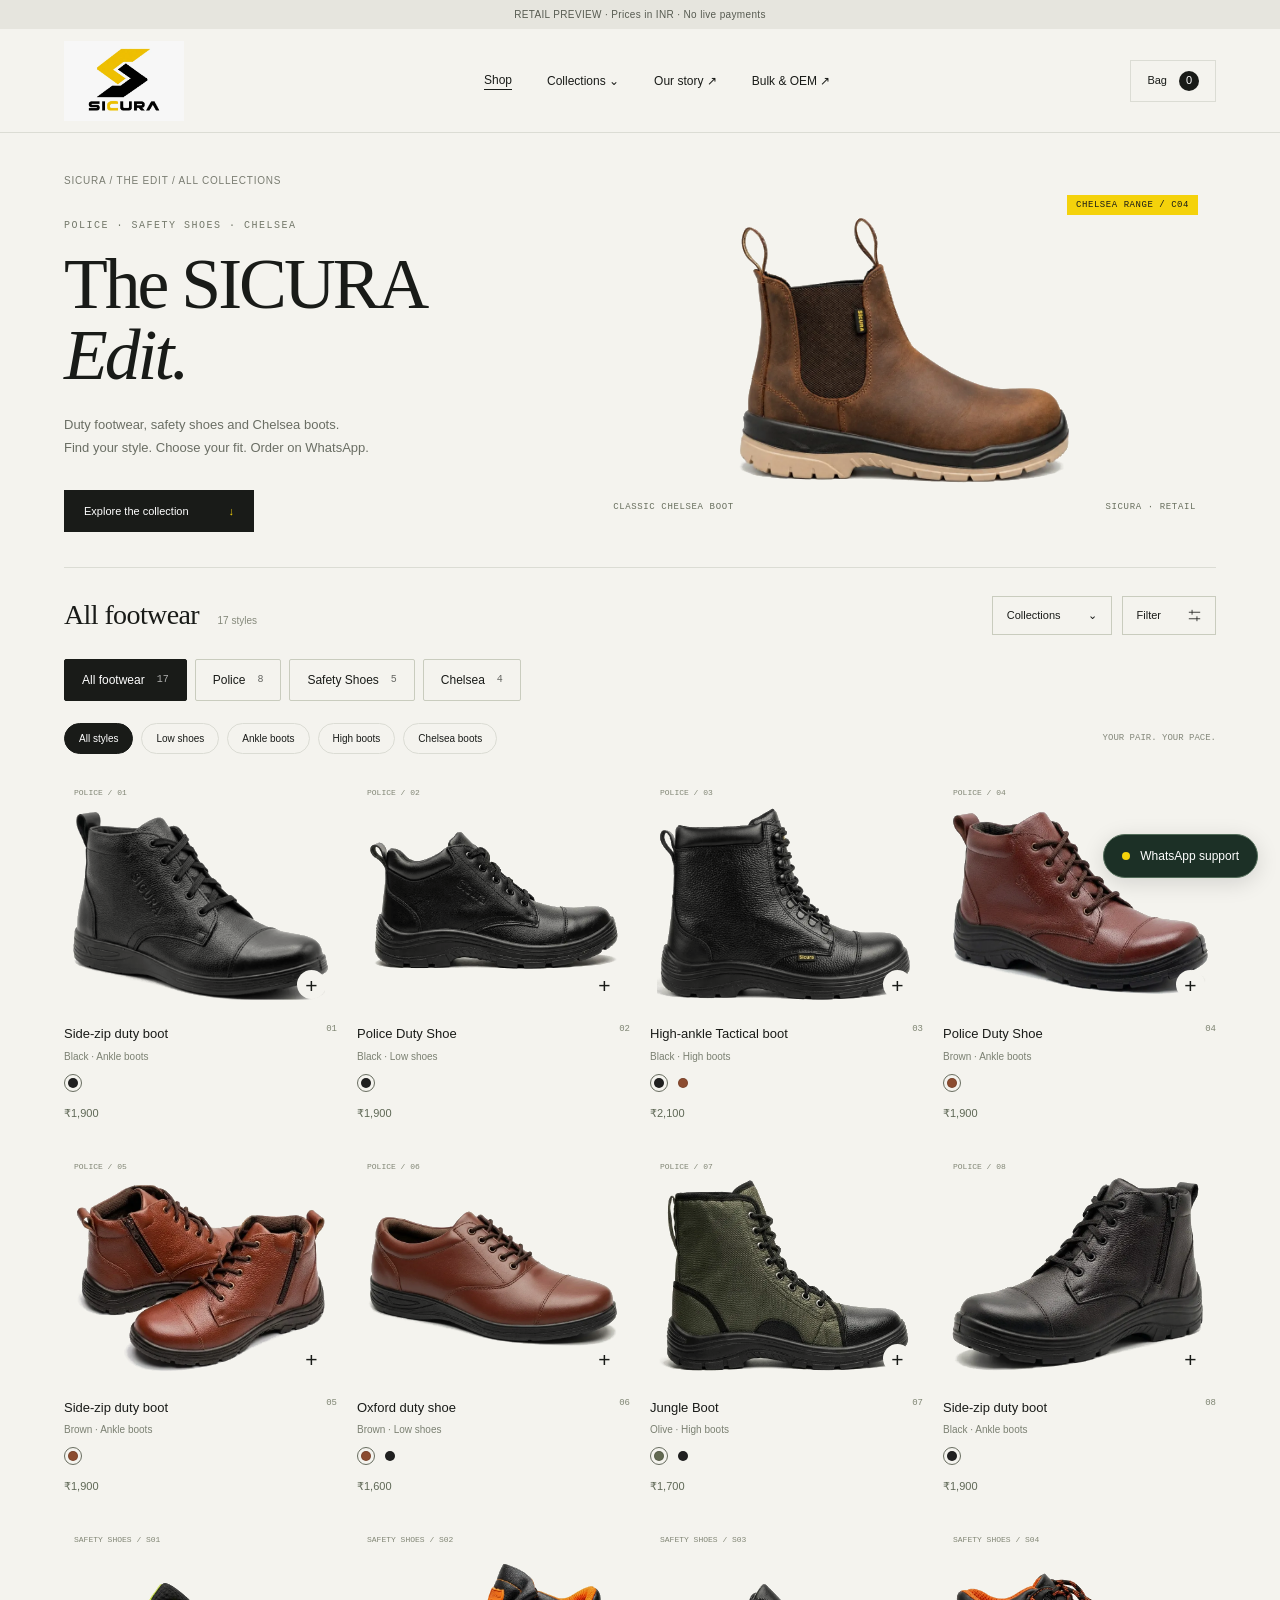
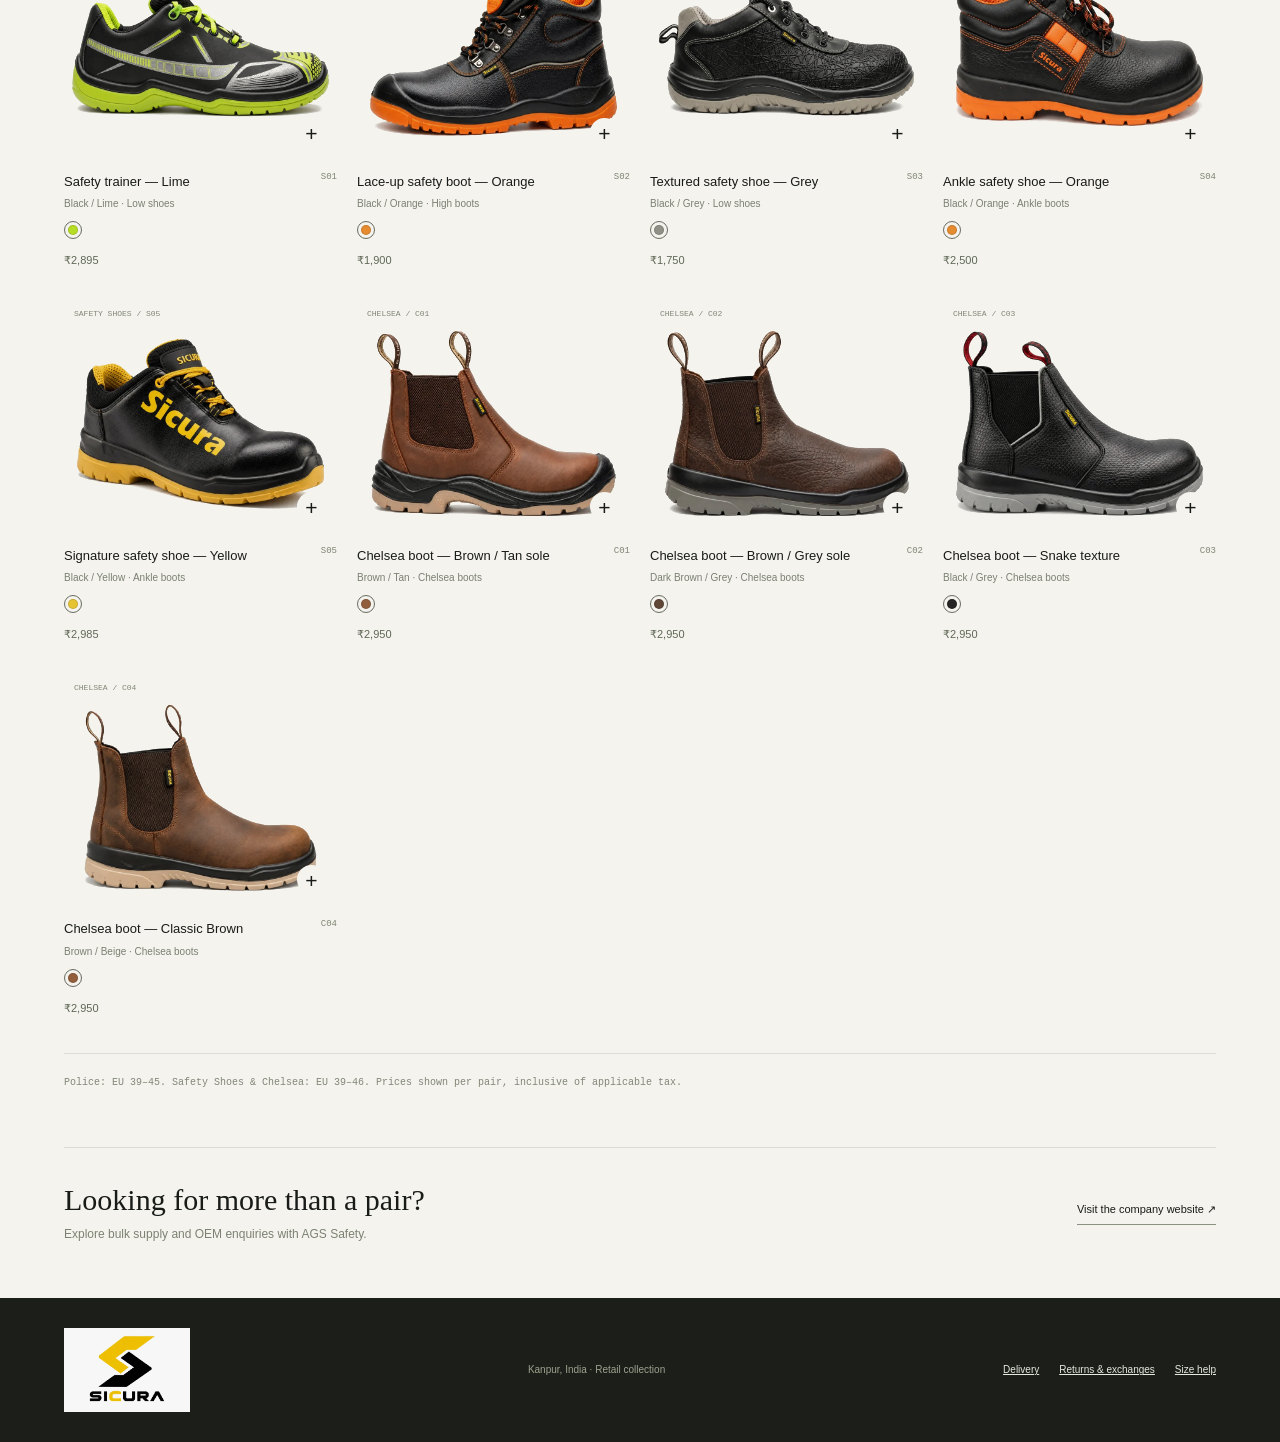
==== commit 92bc2109: "Clarify retail sizing, delivery PIN and Flipkart-only returns" ====
--- a/retail/index.html
+++ b/retail/index.html
@@ -24,10 +24,12 @@
 <main class="wrap"><section class="hero"><div><div class="crumb">SICURA / THE EDIT / ALL COLLECTIONS</div><div class="eyebrow">POLICE · SAFETY SHOES · CHELSEA</div><h1>The SICURA<br><em>Edit.</em></h1><p class="intro">Duty footwear, safety shoes and Chelsea boots.<br>Find your style. Choose your fit. Order on WhatsApp.</p><a class="hero-cta" href="#range">Explore the collection <span>↓</span></a></div><div class="hero-photo"><svg class="shoe-photo" id="heroPhoto" role="img" aria-label="Brown SICURA classic Chelsea boot" preserveAspectRatio="xMidYMid meet"></svg><span class="hero-tag">CHELSEA RANGE / C04</span><div class="hero-caption"><span>CLASSIC CHELSEA BOOT</span><span>SICURA · RETAIL</span></div></div></section>
 <section id="range" aria-labelledby="rangeTitle"><div class="collectionbar"><h2 id="rangeTitle">All footwear <small>17 styles</small></h2><div class="tools"><button class="outlinebtn" data-open="collections" aria-haspopup="dialog">Collections <span>⌄</span></button><button class="outlinebtn" data-open="filters" aria-haspopup="dialog">Filter <svg viewBox="0 0 16 16" fill="none" stroke="currentColor"><path d="M1 4h14M1 12h14M5 1v6M11 9v6"/></svg></button></div></div><div class="range-tabs" role="group" aria-label="Choose collection"><button data-collection="All" class="range-tab selected">All footwear <small>17</small></button><button data-collection="Police" class="range-tab">Police <small>8</small></button><button data-collection="Safety Shoes" class="range-tab">Safety Shoes <small>5</small></button><button data-collection="Chelsea" class="range-tab">Chelsea <small>4</small></button></div><div class="filterline" id="chips"><button class="chip selected" data-type="All styles">All styles</button><button class="chip" data-type="Low shoes">Low shoes</button><button class="chip" data-type="Ankle boots">Ankle boots</button><button class="chip" data-type="High boots">High boots</button><button class="chip" data-type="Chelsea boots">Chelsea boots</button><p>YOUR PAIR. YOUR PACE.</p></div><div class="grid" id="grid"></div><p class="range-note">Police: EU 39–45. Safety Shoes & Chelsea: EU 39–46. Prices shown per pair, inclusive of applicable tax.</p></section>
 <section class="split"><div><h3>Looking for more than a pair?</h3><p>Explore bulk supply and OEM enquiries with AGS Safety.</p></div><a href="/#oem" target="_blank" rel="noopener">Visit the company website ↗</a></section></main>
-<footer class="footer"><div class="brand logo-brand"><img src="images/style-01.webp" alt="SICURA logo" width="1536" height="1024"></div><p>Kanpur, India · Retail collection</p><div class="footlinks"><button class="textlink" data-info="Ask us on WhatsApp to confirm delivery options for your postcode.">Delivery</button><button class="textlink" data-info="Ask us on WhatsApp about returns and exchanges before ordering.">Returns</button><button class="textlink" data-info="Police: EU 39–45. Safety Shoes and Chelsea sizes: EU 39–46.">Size help</button></div></footer>
+<footer class="footer"><div class="brand logo-brand"><img src="images/style-01.webp" alt="SICURA logo" width="1536" height="1024"></div><p>Kanpur, India · Retail collection</p><div class="footlinks"><button class="textlink" data-info="Ask us on WhatsApp to confirm delivery options for your postcode.">Delivery</button><button class="textlink" data-info="WhatsApp orders are not eligible for returns or exchanges. For eligible Flipkart purchases, request them through Flipkart.">Returns &amp; exchanges</button><button class="textlink" data-info="Police: EU 39–45. Safety Shoes and Chelsea sizes: EU 39–46.">Size help</button></div></footer>
 <div class="overlay" id="collections" role="dialog" aria-modal="true" aria-labelledby="collectionsTitle"><div class="dialog"><button class="close" aria-label="Close collections">×</button><div class="eyebrow">FIND YOUR RANGE</div><h2 id="collectionsTitle">Choose a collection.</h2><p class="lede">Browse all retail styles, or go straight to your range.</p><button class="collectionoption" data-collection="All">All footwear <small>17 styles ↗</small></button><button class="collectionoption" data-collection="Police">Police <small>8 styles ↗</small></button><button class="collectionoption" data-collection="Safety Shoes">Safety Shoes <small>5 styles ↗</small></button><button class="collectionoption" data-collection="Chelsea">Chelsea <small>4 styles ↗</small></button></div></div>
 <div class="overlay" id="filters" role="dialog" aria-modal="true" aria-labelledby="filtersTitle"><div class="dialog"><button class="close" aria-label="Close filters">×</button><div class="eyebrow">REFINE YOUR VIEW</div><h2 id="filtersTitle">Find your pair.</h2><p class="lede">Filter the supplied styles by shape and colour.</p><label class="labelrow" for="typeFilter">Style</label><select id="typeFilter" class="outlinebtn" style="width:100%"><option>All styles</option><option>Low shoes</option><option>Ankle boots</option><option>High boots</option><option>Chelsea boots</option></select><label class="labelrow" for="colourFilter">Colour</label><select id="colourFilter" class="outlinebtn" style="width:100%"><option>All colours</option><option>Black</option><option>Brown</option><option>Olive</option></select><button class="primary" id="applyFilters">Show matching styles <span>→</span></button><button class="textlink" id="resetFilters" style="margin-top:16px">Reset filters</button></div></div>
-<div class="overlay" id="productModal" role="dialog" aria-modal="true" aria-labelledby="productTitle"><div class="dialog productdialog"><button class="close" aria-label="Close product">×</button><div class="detailimg"><svg class="shoe-photo" id="detailPhoto" role="img" preserveAspectRatio="xMidYMid meet"></svg><span class="zoomtip">SICURA · PRODUCT DETAIL</span></div><div class="detailcopy"><div class="eyebrow" id="detailCode"></div><h2 id="productTitle"></h2><span class="price" id="detailPrice"></span><p class="subtle" id="detailCollection"></p><div class="labelrow">Colour <span id="detailColour"></span></div><div class="swatches" id="detailSwatches"></div><div class="labelrow"><span>Select size · EU</span><button class="textlink" id="sizeHelp">Size help</button></div><div class="sizes" id="sizes"></div><p class="error" id="sizeError" tabindex="-1" aria-live="polite"></p><div class="purchase-row"><label for="productQty">Quantity · pairs</label><div class="quantity product-quantity"><button type="button" id="qtyMinus" aria-label="Decrease quantity" disabled>−</button><input id="productQty" type="number" min="1" max="99" step="1" value="1" inputmode="numeric" aria-label="Quantity of pairs"><button type="button" id="qtyPlus" aria-label="Increase quantity">+</button></div></div><div class="selection-total"><span>Selection total</span><output id="selectionTotal" aria-live="polite"></output></div><button class="primary" id="addBag">Add to bag <span>+</span></button><aside style="border:1px solid #dbdcd4;padding:16px;margin-top:16px"><strong>Order on WhatsApp</strong><p>Online payments are being set up. Send us your selection and we’ll confirm stock, delivery charges and payment options.</p><button class="primary" id="orderDirect">Open WhatsApp ↗</button></aside><p class="subtle" id="detailAvailability"></p><button class="textlink support-detail" id="productSupport">Need help? Ask on WhatsApp ↗</button><details class="specrow"><summary>Article details</summary><p id="articleDetails"></p></details><details class="specrow"><summary>Delivery & returns</summary><p>Ask us on WhatsApp about shipping charges, delivery coverage and returns before ordering.</p></details></div></div></div>
+<div class="overlay" id="productModal" role="dialog" aria-modal="true" aria-labelledby="productTitle"><div class="dialog productdialog"><button class="close" aria-label="Close product">×</button><div class="detailimg"><svg class="shoe-photo" id="detailPhoto" role="img" preserveAspectRatio="xMidYMid meet"></svg><span class="zoomtip">SICURA · PRODUCT DETAIL</span></div><div class="detailcopy"><div class="eyebrow" id="detailCode"></div><h2 id="productTitle"></h2><span class="price" id="detailPrice"></span><p class="subtle" id="detailCollection"></p><div class="labelrow">Colour <span id="detailColour"></span></div><div class="swatches" id="detailSwatches"></div><div class="labelrow"><span>Select size · EU</span><button class="textlink" id="sizeHelp">Size help</button></div><div class="sizes" id="sizes"></div><p class="error" id="sizeError" tabindex="-1" aria-live="polite"></p><div class="purchase-row"><label for="productQty">Quantity · pairs</label><div class="quantity product-quantity"><button type="button" id="qtyMinus" aria-label="Decrease quantity" disabled>−</button><input id="productQty" type="number" min="1" max="99" step="1" value="1" inputmode="numeric" aria-label="Quantity of pairs"><button type="button" id="qtyPlus" aria-label="Increase quantity">+</button></div></div><div class="selection-total"><span>Selection total</span><output id="selectionTotal" aria-live="polite"></output></div><button class="primary" id="addBag">Add to bag <span>+</span></button><aside style="border:1px solid #dbdcd4;padding:16px;margin-top:16px"><strong>Order on WhatsApp</strong><p>Online payments are being set up. Send us your selection and we’ll confirm stock, delivery charges and payment options.</p><button class="primary" id="orderDirect">Open WhatsApp ↗</button>
+<details class="specrow"><summary>Size guide</summary><p>Police: EU 39–45. Safety Shoes and Chelsea: EU 39–46. For the best fit, measure both feet from heel to longest toe while wearing your usual socks. If you are between sizes, share the longer measurement with us on WhatsApp before ordering.</p></details>
+<details class="specrow"><summary>Exchanges &amp; returns</summary><p>WhatsApp orders are not eligible for returns or exchanges. For eligible orders placed on Flipkart, request a return or exchange through Flipkart under the policy shown on your order.</p></details></aside><p class="subtle" id="detailAvailability"></p><button class="textlink support-detail" id="productSupport">Need help? Ask on WhatsApp ↗</button><details class="specrow"><summary>Article details</summary><p id="articleDetails"></p></details></div></div></div>
 <div class="overlay drawer" id="bagModal" role="dialog" aria-modal="true" aria-labelledby="bagTitle"><div class="dialog"><button class="close" aria-label="Close bag">×</button><div class="eyebrow">YOUR SELECTION</div><h2 id="bagTitle">Shopping bag.</h2><div class="bagitems" id="bagItems"></div><div class="bagbottom"><div class="row"><span>Subtotal</span><span id="subtotal">₹0</span></div><p class="subtle">Our team will confirm stock, delivery charges and payment details on WhatsApp.</p><button class="primary" id="checkout">Order on WhatsApp <span>↗</span></button><button class="textlink" id="keepBrowsing" style="margin-top:18px">Continue exploring</button></div></div></div>
 
 <button class="support-launch" id="supportLaunch" aria-haspopup="dialog"><span class="support-dot" aria-hidden="true"></span>WhatsApp support</button>
@@ -64,7 +66,7 @@
   return `• ${p.name} (${p.code}) — ${v.name}, EU ${x.size}, ${x.qty} pair(s) × ${money(v.price)}\nPhoto: https://sicura.in/retail/${v.image}`;
  });
  const subtotal=items.reduce((sum,x)=>sum+products.find(p=>p.code===x.code).variants[x.vi].price*x.qty,0);
- const message=['Hello SICURA, I’d like to order:',...lines,'','Product subtotal: '+money(subtotal),'Please confirm availability, delivery charges and payment options.'].join('\n');
+ const message=['Hello SICURA, I’d like to order:',...lines,'','Product subtotal: '+money(subtotal),'Delivery PIN code: [enter your 6-digit PIN code]','Please confirm availability, delivery charges and payment options.'].join('\n');
  return 'https://wa.me/917572031111?text='+encodeURIComponent(message);
 }
 $('#orderDirect').onclick=()=>{
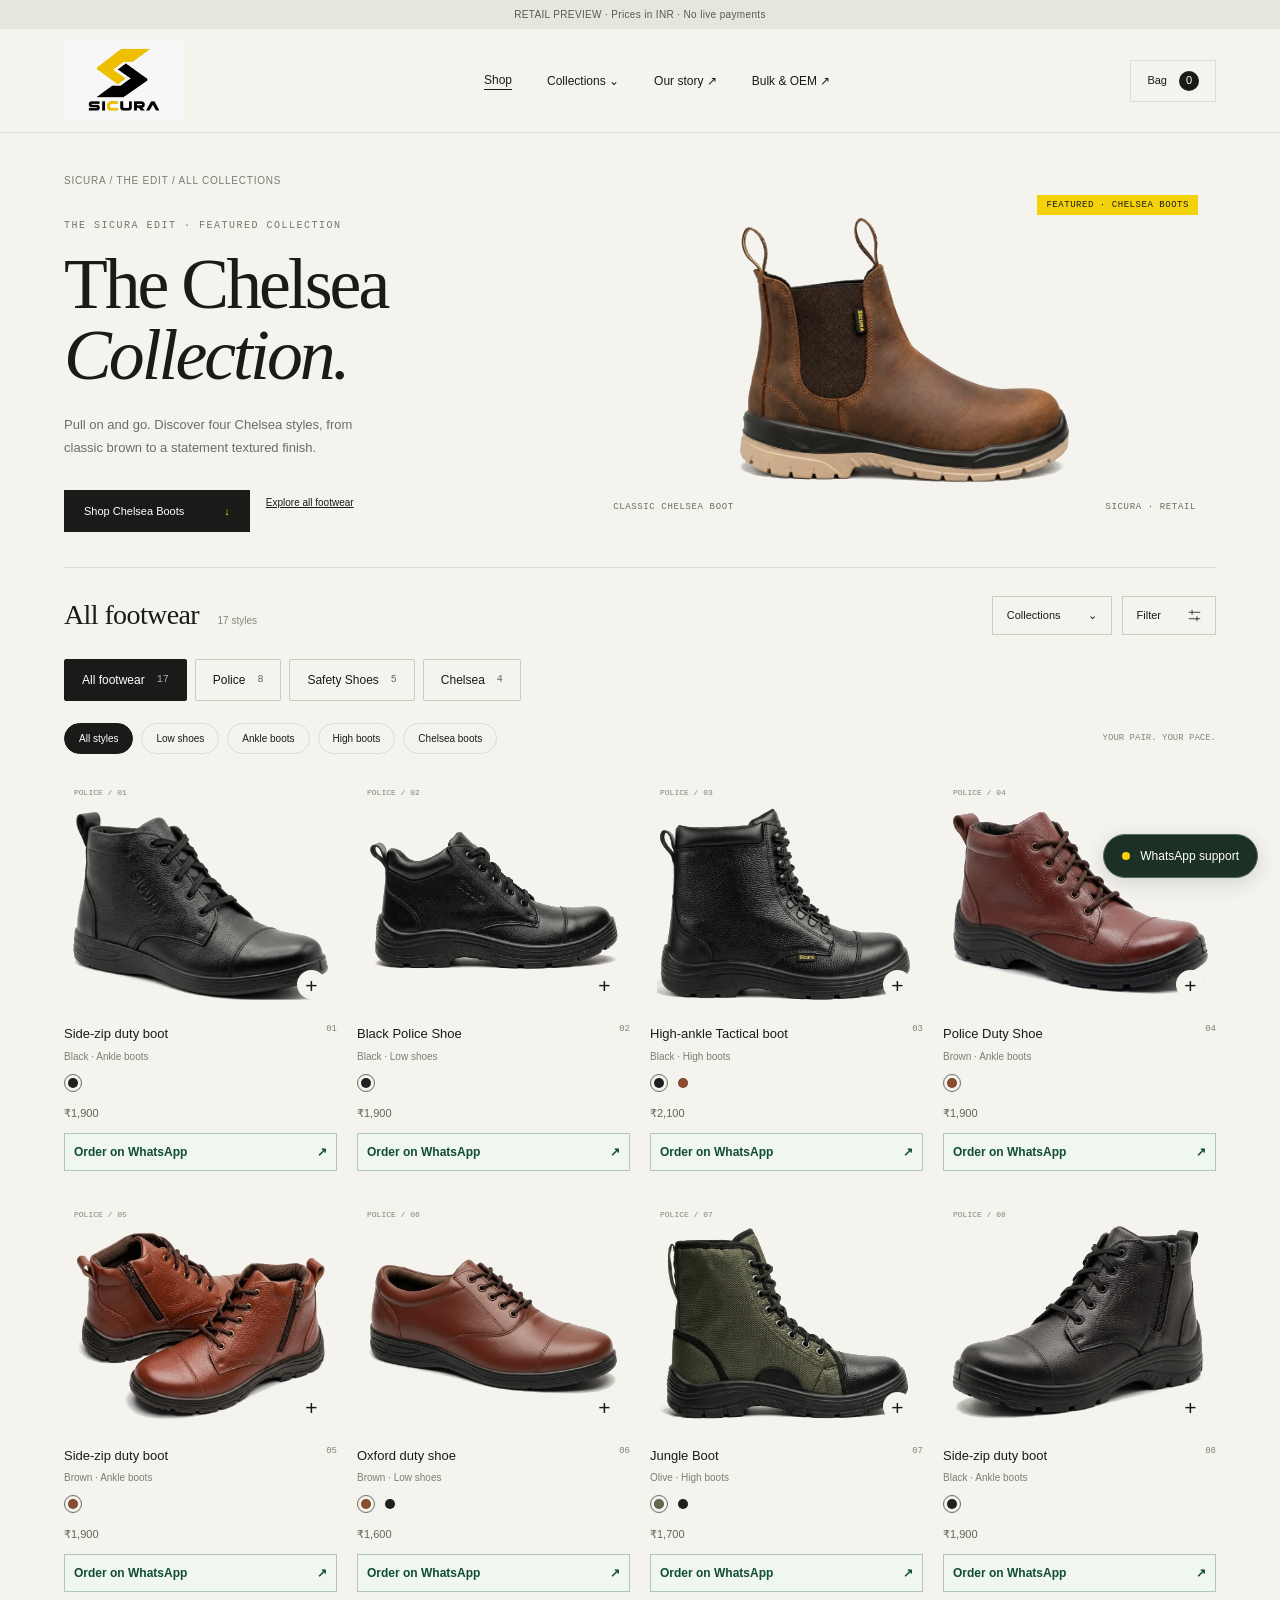
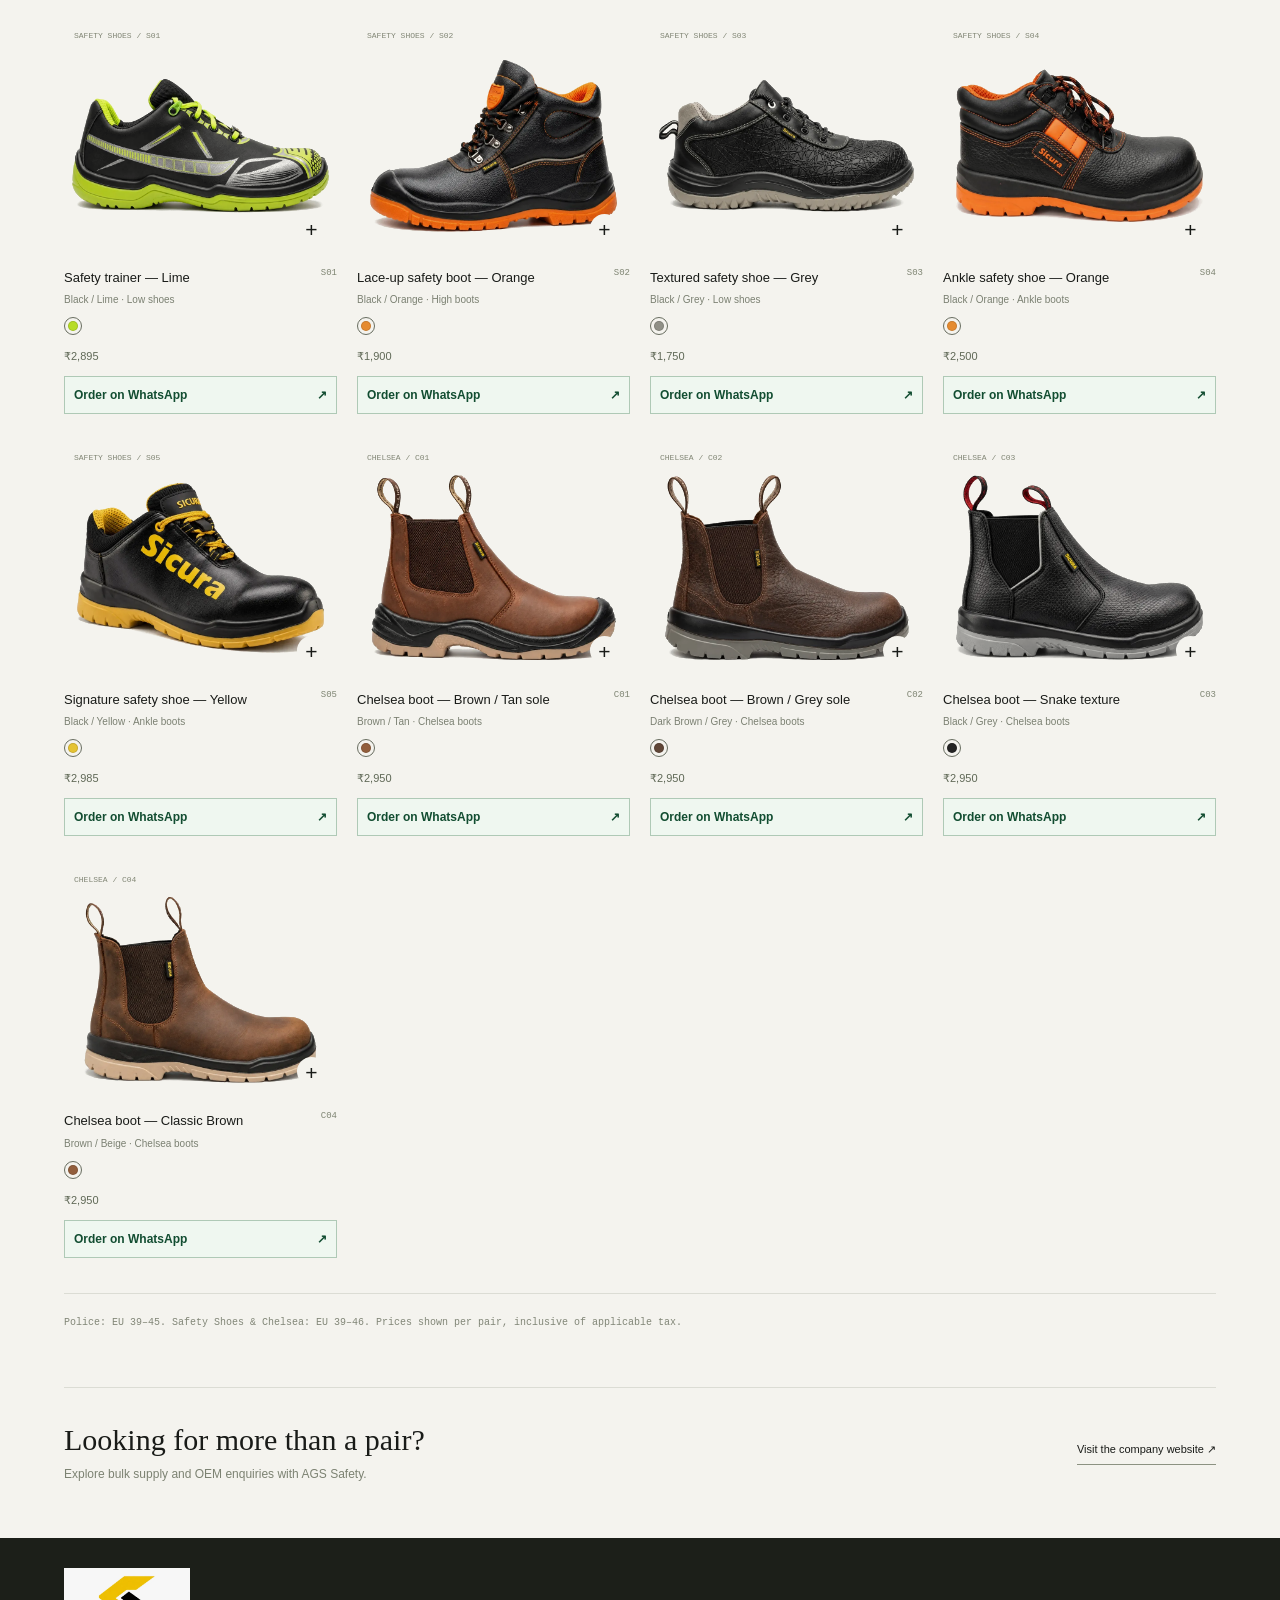
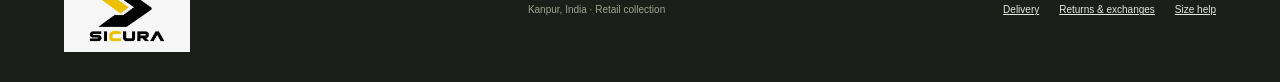
==== commit 06faccdb: "Feature Chelsea boots and put WhatsApp ordering first" ====
--- a/retail/index.html
+++ b/retail/index.html
@@ -18,16 +18,18 @@
 .productphoto,.hero-photo,.detailimg,.bagitem .shoe-photo{background:var(--paper)}
 .productphoto,.hero-photo,.detailimg,.bagitem{isolation:isolate}
 .shoe-photo{mix-blend-mode:multiply}
-.shoe-photo image{filter:url(#retail-photo-paper)}</style></head><body><svg width="0" height="0" aria-hidden="true" style="position:absolute;overflow:hidden"><defs><filter id="retail-photo-paper" color-interpolation-filters="sRGB"><feColorMatrix in="SourceGraphic" type="matrix" values="1 0 0 0 0 1 0 0 0 0 1 0 0 0 0 0 0 0 0 1" result="r"/><feColorMatrix in="SourceGraphic" type="matrix" values="0 1 0 0 0 0 1 0 0 0 0 1 0 0 0 0 0 0 0 1" result="g"/><feColorMatrix in="SourceGraphic" type="matrix" values="0 0 1 0 0 0 0 1 0 0 0 0 1 0 0 0 0 0 0 1" result="b"/><feBlend in="r" in2="g" mode="darken" result="rg"/><feBlend in="rg" in2="b" mode="darken" result="minimum"/><feComponentTransfer in="minimum" result="maskColour"><feFuncR type="table" tableValues="1 1 1 1 1 1 1 1 1 1 1 1 1 1 1 1 1 1 1 1 1 1 1 1 1 1 1 1 1 1 1 1 1 1 1 1 1 1 1 1 1 1 1 1 1 1 1 1 1 1 1 1 1 1 1 1 1 1 1 1 1 1 1 1 1 1 1 1 1 1 1 1 1 1 1 1 1 1 1 1 1 1 1 0.875 0.75 0.625 0.5 0.375 0.25 0.125 0 0 0 0 0 0 0 0 0 0 0"/></feComponentTransfer><feColorMatrix in="maskColour" type="matrix" values="0 0 0 0 1 0 0 0 0 1 0 0 0 0 1 1 0 0 0 0" result="mask"/><feComposite in="SourceGraphic" in2="mask" operator="in"/></filter></defs></svg>
+.shoe-photo image{filter:url(#retail-photo-paper)}
+.hero-actions{display:flex;align-items:center;gap:16px;flex-wrap:wrap}.hero-actions .hero-cta{border:0}.order-panel{border:1px solid #cadace;background:#f3f9f4;padding:14px;margin-top:16px}.order-panel p{margin:8px 0;color:#3e5143;font-size:13px}.order-panel .whatsapp-primary{background:#11633b;color:#fff;margin:0}.order-panel .whatsapp-primary:hover,.card-order:hover{background:#0c4d2e;color:#fff}.card-order{display:flex;align-items:center;justify-content:space-between;gap:6px;width:100%;margin-top:10px;padding:9px;border:1px solid #afc9b6;background:#eff7f0;color:#124d31;text-align:left;font-weight:700;font-size:12px}
+</style></head><body><svg width="0" height="0" aria-hidden="true" style="position:absolute;overflow:hidden"><defs><filter id="retail-photo-paper" color-interpolation-filters="sRGB"><feColorMatrix in="SourceGraphic" type="matrix" values="1 0 0 0 0 1 0 0 0 0 1 0 0 0 0 0 0 0 0 1" result="r"/><feColorMatrix in="SourceGraphic" type="matrix" values="0 1 0 0 0 0 1 0 0 0 0 1 0 0 0 0 0 0 0 1" result="g"/><feColorMatrix in="SourceGraphic" type="matrix" values="0 0 1 0 0 0 0 1 0 0 0 0 1 0 0 0 0 0 0 1" result="b"/><feBlend in="r" in2="g" mode="darken" result="rg"/><feBlend in="rg" in2="b" mode="darken" result="minimum"/><feComponentTransfer in="minimum" result="maskColour"><feFuncR type="table" tableValues="1 1 1 1 1 1 1 1 1 1 1 1 1 1 1 1 1 1 1 1 1 1 1 1 1 1 1 1 1 1 1 1 1 1 1 1 1 1 1 1 1 1 1 1 1 1 1 1 1 1 1 1 1 1 1 1 1 1 1 1 1 1 1 1 1 1 1 1 1 1 1 1 1 1 1 1 1 1 1 1 1 1 1 0.875 0.75 0.625 0.5 0.375 0.25 0.125 0 0 0 0 0 0 0 0 0 0 0"/></feComponentTransfer><feColorMatrix in="maskColour" type="matrix" values="0 0 0 0 1 0 0 0 0 1 0 0 0 0 1 1 0 0 0 0" result="mask"/><feComposite in="SourceGraphic" in2="mask" operator="in"/></filter></defs></svg>
 <div class="demo">RETAIL PREVIEW · Prices in INR · No live payments</div>
 <header class="nav"><a class="brand logo-brand" href="/" aria-label="SICURA company homepage"><img src="images/style-01.webp" alt="SICURA logo" width="1536" height="1024"></a><nav class="navlinks" aria-label="Retail navigation"><a class="active" href="#range">Shop</a><button data-open="collections">Collections ⌄</button><a href="/#about" target="_blank" rel="noopener">Our story ↗</a><a href="/#oem" target="_blank" rel="noopener">Bulk & OEM ↗</a></nav><button class="bagbtn" id="bagButton" aria-haspopup="dialog">Bag <span id="bagCount">0</span></button></header>
-<main class="wrap"><section class="hero"><div><div class="crumb">SICURA / THE EDIT / ALL COLLECTIONS</div><div class="eyebrow">POLICE · SAFETY SHOES · CHELSEA</div><h1>The SICURA<br><em>Edit.</em></h1><p class="intro">Duty footwear, safety shoes and Chelsea boots.<br>Find your style. Choose your fit. Order on WhatsApp.</p><a class="hero-cta" href="#range">Explore the collection <span>↓</span></a></div><div class="hero-photo"><svg class="shoe-photo" id="heroPhoto" role="img" aria-label="Brown SICURA classic Chelsea boot" preserveAspectRatio="xMidYMid meet"></svg><span class="hero-tag">CHELSEA RANGE / C04</span><div class="hero-caption"><span>CLASSIC CHELSEA BOOT</span><span>SICURA · RETAIL</span></div></div></section>
+<main class="wrap"><section class="hero"><div><div class="crumb">SICURA / THE EDIT / ALL COLLECTIONS</div><div class="eyebrow">THE SICURA EDIT · FEATURED COLLECTION</div><h1>The Chelsea<br><em>Collection.</em></h1><p class="intro">Pull on and go. Discover four Chelsea styles, from classic brown to a statement textured finish.</p><div class="hero-actions"><button type="button" class="hero-cta" data-collection="Chelsea">Shop Chelsea Boots <span aria-hidden="true">↓</span></button><a class="textlink" href="#range">Explore all footwear</a></div></div><div class="hero-photo"><svg class="shoe-photo" id="heroPhoto" role="img" aria-label="Brown SICURA classic Chelsea boot" preserveAspectRatio="xMidYMid meet"></svg><span class="hero-tag">FEATURED · CHELSEA BOOTS</span><div class="hero-caption"><span>CLASSIC CHELSEA BOOT</span><span>SICURA · RETAIL</span></div></div></section>
 <section id="range" aria-labelledby="rangeTitle"><div class="collectionbar"><h2 id="rangeTitle">All footwear <small>17 styles</small></h2><div class="tools"><button class="outlinebtn" data-open="collections" aria-haspopup="dialog">Collections <span>⌄</span></button><button class="outlinebtn" data-open="filters" aria-haspopup="dialog">Filter <svg viewBox="0 0 16 16" fill="none" stroke="currentColor"><path d="M1 4h14M1 12h14M5 1v6M11 9v6"/></svg></button></div></div><div class="range-tabs" role="group" aria-label="Choose collection"><button data-collection="All" class="range-tab selected">All footwear <small>17</small></button><button data-collection="Police" class="range-tab">Police <small>8</small></button><button data-collection="Safety Shoes" class="range-tab">Safety Shoes <small>5</small></button><button data-collection="Chelsea" class="range-tab">Chelsea <small>4</small></button></div><div class="filterline" id="chips"><button class="chip selected" data-type="All styles">All styles</button><button class="chip" data-type="Low shoes">Low shoes</button><button class="chip" data-type="Ankle boots">Ankle boots</button><button class="chip" data-type="High boots">High boots</button><button class="chip" data-type="Chelsea boots">Chelsea boots</button><p>YOUR PAIR. YOUR PACE.</p></div><div class="grid" id="grid"></div><p class="range-note">Police: EU 39–45. Safety Shoes & Chelsea: EU 39–46. Prices shown per pair, inclusive of applicable tax.</p></section>
 <section class="split"><div><h3>Looking for more than a pair?</h3><p>Explore bulk supply and OEM enquiries with AGS Safety.</p></div><a href="/#oem" target="_blank" rel="noopener">Visit the company website ↗</a></section></main>
 <footer class="footer"><div class="brand logo-brand"><img src="images/style-01.webp" alt="SICURA logo" width="1536" height="1024"></div><p>Kanpur, India · Retail collection</p><div class="footlinks"><button class="textlink" data-info="Ask us on WhatsApp to confirm delivery options for your postcode.">Delivery</button><button class="textlink" data-info="WhatsApp orders are not eligible for returns or exchanges. For eligible Flipkart purchases, request them through Flipkart.">Returns &amp; exchanges</button><button class="textlink" data-info="Police: EU 39–45. Safety Shoes and Chelsea sizes: EU 39–46.">Size help</button></div></footer>
 <div class="overlay" id="collections" role="dialog" aria-modal="true" aria-labelledby="collectionsTitle"><div class="dialog"><button class="close" aria-label="Close collections">×</button><div class="eyebrow">FIND YOUR RANGE</div><h2 id="collectionsTitle">Choose a collection.</h2><p class="lede">Browse all retail styles, or go straight to your range.</p><button class="collectionoption" data-collection="All">All footwear <small>17 styles ↗</small></button><button class="collectionoption" data-collection="Police">Police <small>8 styles ↗</small></button><button class="collectionoption" data-collection="Safety Shoes">Safety Shoes <small>5 styles ↗</small></button><button class="collectionoption" data-collection="Chelsea">Chelsea <small>4 styles ↗</small></button></div></div>
 <div class="overlay" id="filters" role="dialog" aria-modal="true" aria-labelledby="filtersTitle"><div class="dialog"><button class="close" aria-label="Close filters">×</button><div class="eyebrow">REFINE YOUR VIEW</div><h2 id="filtersTitle">Find your pair.</h2><p class="lede">Filter the supplied styles by shape and colour.</p><label class="labelrow" for="typeFilter">Style</label><select id="typeFilter" class="outlinebtn" style="width:100%"><option>All styles</option><option>Low shoes</option><option>Ankle boots</option><option>High boots</option><option>Chelsea boots</option></select><label class="labelrow" for="colourFilter">Colour</label><select id="colourFilter" class="outlinebtn" style="width:100%"><option>All colours</option><option>Black</option><option>Brown</option><option>Olive</option></select><button class="primary" id="applyFilters">Show matching styles <span>→</span></button><button class="textlink" id="resetFilters" style="margin-top:16px">Reset filters</button></div></div>
-<div class="overlay" id="productModal" role="dialog" aria-modal="true" aria-labelledby="productTitle"><div class="dialog productdialog"><button class="close" aria-label="Close product">×</button><div class="detailimg"><svg class="shoe-photo" id="detailPhoto" role="img" preserveAspectRatio="xMidYMid meet"></svg><span class="zoomtip">SICURA · PRODUCT DETAIL</span></div><div class="detailcopy"><div class="eyebrow" id="detailCode"></div><h2 id="productTitle"></h2><span class="price" id="detailPrice"></span><p class="subtle" id="detailCollection"></p><div class="labelrow">Colour <span id="detailColour"></span></div><div class="swatches" id="detailSwatches"></div><div class="labelrow"><span>Select size · EU</span><button class="textlink" id="sizeHelp">Size help</button></div><div class="sizes" id="sizes"></div><p class="error" id="sizeError" tabindex="-1" aria-live="polite"></p><div class="purchase-row"><label for="productQty">Quantity · pairs</label><div class="quantity product-quantity"><button type="button" id="qtyMinus" aria-label="Decrease quantity" disabled>−</button><input id="productQty" type="number" min="1" max="99" step="1" value="1" inputmode="numeric" aria-label="Quantity of pairs"><button type="button" id="qtyPlus" aria-label="Increase quantity">+</button></div></div><div class="selection-total"><span>Selection total</span><output id="selectionTotal" aria-live="polite"></output></div><button class="primary" id="addBag">Add to bag <span>+</span></button><aside style="border:1px solid #dbdcd4;padding:16px;margin-top:16px"><strong>Order on WhatsApp</strong><p>Online payments are being set up. Send us your selection and we’ll confirm stock, delivery charges and payment options.</p><button class="primary" id="orderDirect">Open WhatsApp ↗</button>
+<div class="overlay" id="productModal" role="dialog" aria-modal="true" aria-labelledby="productTitle"><div class="dialog productdialog"><button class="close" aria-label="Close product">×</button><div class="detailimg"><svg class="shoe-photo" id="detailPhoto" role="img" preserveAspectRatio="xMidYMid meet"></svg><span class="zoomtip">SICURA · PRODUCT DETAIL</span></div><div class="detailcopy"><div class="eyebrow" id="detailCode"></div><h2 id="productTitle"></h2><span class="price" id="detailPrice"></span><p class="subtle" id="detailCollection"></p><div class="labelrow">Colour <span id="detailColour"></span></div><div class="swatches" id="detailSwatches"></div><div class="labelrow"><span>Select size · EU</span><button class="textlink" id="sizeHelp">Size help</button></div><div class="sizes" id="sizes"></div><p class="error" id="sizeError" tabindex="-1" aria-live="polite"></p><div class="purchase-row"><label for="productQty">Quantity · pairs</label><div class="quantity product-quantity"><button type="button" id="qtyMinus" aria-label="Decrease quantity" disabled>−</button><input id="productQty" type="number" min="1" max="99" step="1" value="1" inputmode="numeric" aria-label="Quantity of pairs"><button type="button" id="qtyPlus" aria-label="Increase quantity">+</button></div></div><div class="selection-total"><span>Selection total</span><output id="selectionTotal" aria-live="polite"></output></div><aside class="order-panel"><button type="button" class="primary whatsapp-primary" id="orderDirect">Order on WhatsApp <span aria-hidden="true">↗</span></button><p>We’ll confirm stock, delivery and payment details in WhatsApp. Online checkout is currently unavailable.</p><button type="button" class="textlink" id="addBag">Add to bag <span aria-hidden="true">+</span></button>
 <details class="specrow"><summary>Size guide</summary><p>Police: EU 39–45. Safety Shoes and Chelsea: EU 39–46. For the best fit, measure both feet from heel to longest toe while wearing your usual socks. If you are between sizes, share the longer measurement with us on WhatsApp before ordering.</p></details>
 <details class="specrow"><summary>Exchanges &amp; returns</summary><p>WhatsApp orders are not eligible for returns or exchanges. For eligible orders placed on Flipkart, request a return or exchange through Flipkart under the policy shown on your order.</p></details></aside><p class="subtle" id="detailAvailability"></p><button class="textlink support-detail" id="productSupport">Need help? Ask on WhatsApp ↗</button><details class="specrow"><summary>Article details</summary><p id="articleDetails"></p></details></div></div></div>
 <div class="overlay drawer" id="bagModal" role="dialog" aria-modal="true" aria-labelledby="bagTitle"><div class="dialog"><button class="close" aria-label="Close bag">×</button><div class="eyebrow">YOUR SELECTION</div><h2 id="bagTitle">Shopping bag.</h2><div class="bagitems" id="bagItems"></div><div class="bagbottom"><div class="row"><span>Subtotal</span><span id="subtotal">₹0</span></div><p class="subtle">Our team will confirm stock, delivery charges and payment details on WhatsApp.</p><button class="primary" id="checkout">Order on WhatsApp <span>↗</span></button><button class="textlink" id="keepBrowsing" style="margin-top:18px">Continue exploring</button></div></div></div>
@@ -36,7 +38,7 @@
 <div class="overlay" id="supportModal" role="dialog" aria-modal="true" aria-labelledby="supportTitle"><div class="dialog support-dialog"><button class="close" aria-label="Close support">×</button><div class="eyebrow">SICURA SUPPORT</div><h2 id="supportTitle">Let’s find your fit.</h2><p class="support-note">Questions about sizing, a style or an order? Continue to WhatsApp to speak with our team.</p><div class="support-context" id="supportContext"></div><label for="supportTopic">What do you need help with?</label><select id="supportTopic"><option>Choosing the right size</option><option>Product information</option><option>Delivery question</option><option>Existing order</option><option>Something else</option></select><a class="primary" id="supportLink" href="https://wa.me/917572031111" target="_blank" rel="noopener">Continue to WhatsApp <span>↗</span></a><p class="support-note">A message will be prepared for you. You choose when to send it in WhatsApp.</p></div></div>
 <div class="toast" role="status" aria-live="polite" id="toast"></div>
 <script>
-const products=[{"code": "01", "name": "Side-zip duty boot", "type": "Ankle boots", "variants": [{"name": "Black", "hex": "#202020", "image": "images/style-02.webp", "file": "1.1.jpg", "frame": {"x": 0, "y": 6, "w": 743, "h": 556, "iw": 743, "ih": 562}, "price": 1900, "mrp": null, "referenceId": "01-1", "notes": null}], "collection": "Police", "sizes": [39, 40, 41, 42, 43, 44, 45]}, {"code": "02", "name": "Police Duty Shoe", "type": "Low shoes", "variants": [{"name": "Black", "hex": "#202020", "image": "images/style-03.webp", "file": "2.jpg", "frame": {"x": 8, "y": 0, "w": 805, "h": 448, "iw": 813, "ih": 453}, "price": 1900, "mrp": null, "referenceId": "02-1", "notes": null}], "collection": "Police", "sizes": [39, 40, 41, 42, 43, 44, 45]}, {"code": "03", "name": "High-ankle Tactical boot", "type": "High boots", "variants": [{"name": "Black", "hex": "#202020", "image": "images/style-04.webp", "file": "3.jpg", "frame": {"x": 0, "y": 0, "w": 788, "h": 598, "iw": 790, "ih": 598}, "price": 2100, "mrp": null, "referenceId": "03-1", "notes": null}, {"name": "Brown", "hex": "#8c4c30", "image": "images/style-05.webp", "file": "3.1.jpg", "frame": {"x": 0, "y": 0, "w": 653, "h": 527, "iw": 653, "ih": 527}, "price": 2100, "mrp": null, "referenceId": "03-2", "notes": null}], "collection": "Police", "sizes": [39, 40, 41, 42, 43, 44, 45]}, {"code": "04", "name": "Police Duty Shoe", "type": "Ankle boots", "variants": [{"name": "Brown", "hex": "#8c4c30", "image": "images/style-06.webp", "file": "4.jpg", "frame": {"x": 0, "y": 19, "w": 791, "h": 593, "iw": 791, "ih": 649}, "price": 1900, "mrp": null, "referenceId": "04-1", "notes": null}], "collection": "Police", "sizes": [39, 40, 41, 42, 43, 44, 45]}, {"code": "05", "name": "Side-zip duty boot", "type": "Ankle boots", "variants": [{"name": "Brown", "hex": "#8c4c30", "image": "images/style-07.webp", "file": "7.jpg", "frame": {"x": 15, "y": 0, "w": 726, "h": 539, "iw": 741, "ih": 539}, "price": 1900, "mrp": null, "referenceId": "05-1", "notes": null}], "collection": "Police", "sizes": [39, 40, 41, 42, 43, 44, 45]}, {"code": "06", "name": "Oxford duty shoe", "type": "Low shoes", "variants": [{"name": "Brown", "hex": "#8c4c30", "image": "images/style-08.webp", "file": "9.png", "frame": {"x": 8, "y": 21, "w": 900, "h": 496, "iw": 921, "ih": 517}, "price": 1600, "mrp": null, "referenceId": "06-1", "notes": null}, {"name": "Black", "hex": "#202020", "image": "images/style-09.webp", "file": "9.1.jpg", "frame": {"x": 0, "y": 0, "w": 848, "h": 557, "iw": 848, "ih": 557}, "price": 1600, "mrp": null, "referenceId": "06-2", "notes": null}], "collection": "Police", "sizes": [39, 40, 41, 42, 43, 44, 45]}, {"code": "07", "name": "Jungle Boot", "type": "High boots", "variants": [{"name": "Olive", "hex": "#626951", "image": "images/style-10.webp", "file": "10.jpg", "frame": {"x": 9, "y": 0, "w": 810, "h": 629, "iw": 819, "ih": 629}, "price": 1700, "mrp": null, "referenceId": "07-1", "notes": null}, {"name": "Black", "hex": "#202020", "image": "images/style-11.webp", "file": "10.1.jpg", "frame": {"x": 0, "y": 0, "w": 673, "h": 613, "iw": 687, "ih": 613}, "price": 1700, "mrp": null, "referenceId": "07-2", "notes": null}], "collection": "Police", "sizes": [39, 40, 41, 42, 43, 44, 45]}, {"code": "08", "name": "Side-zip duty boot", "type": "Ankle boots", "variants": [{"name": "Black", "hex": "#202020", "image": "images/style-12.webp", "file": "15.jpg", "frame": {"x": 0, "y": 0, "w": 751, "h": 573, "iw": 768, "ih": 573}, "price": 1900, "mrp": null, "referenceId": "08-1", "notes": null}], "collection": "Police", "sizes": [39, 40, 41, 42, 43, 44, 45]}, {"code": "S01", "name": "Safety trainer — Lime", "collection": "Safety Shoes", "type": "Low shoes", "sizes": [39, 40, 41, 42, 43, 44, 45, 46], "variants": [{"name": "Black / Lime", "colourGroup": "Black", "hex": "#b7dc25", "image": "images/style-13.webp", "file": "j.jpg", "frame": {"x": 0, "y": 243, "w": 1254, "h": 707, "iw": 1254, "ih": 1254}, "price": 2895, "mrp": null, "referenceId": "S01-1", "notes": null}]}, {"code": "S02", "name": "Lace-up safety boot — Orange", "collection": "Safety Shoes", "type": "High boots", "sizes": [39, 40, 41, 42, 43, 44, 45, 46], "variants": [{"name": "Black / Orange", "colourGroup": "Black", "hex": "#e58b30", "image": "images/style-14.webp", "file": "x.jpg", "frame": {"x": 20, "y": 178, "w": 1216, "h": 864, "iw": 1254, "ih": 1254}, "price": 1900, "mrp": null, "referenceId": "S02-1", "notes": null}]}, {"code": "S03", "name": "Textured safety shoe — Grey", "collection": "Safety Shoes", "type": "Low shoes", "sizes": [39, 40, 41, 42, 43, 44, 45, 46], "variants": [{"name": "Black / Grey", "colourGroup": "Black", "hex": "#909087", "image": "images/style-15.webp", "file": "h.jpg", "frame": {"x": 0, "y": 250, "w": 1254, "h": 699, "iw": 1254, "ih": 1254}, "price": 1750, "mrp": null, "referenceId": "S03-1", "notes": null}]}, {"code": "S04", "name": "Ankle safety shoe — Orange", "collection": "Safety Shoes", "type": "Ankle boots", "sizes": [39, 40, 41, 42, 43, 44, 45, 46], "variants": [{"name": "Black / Orange", "colourGroup": "Black", "hex": "#e58b30", "image": "images/style-16.webp", "file": "ags orange shoe .png", "frame": {"x": 19, "y": 241, "w": 1231, "h": 783, "iw": 1254, "ih": 1254}, "price": 2500, "mrp": null, "referenceId": "S04-1", "notes": null}]}, {"code": "S05", "name": "Signature safety shoe — Yellow", "collection": "Safety Shoes", "type": "Ankle boots", "sizes": [39, 40, 41, 42, 43, 44, 45, 46], "variants": [{"name": "Black / Yellow", "colourGroup": "Black", "hex": "#e5c333", "image": "images/style-17.webp", "file": "4.png", "frame": {"x": 14, "y": 181, "w": 1232, "h": 865, "iw": 1254, "ih": 1254}, "price": 2985, "mrp": null, "referenceId": "S05-1", "notes": null}]}, {"code": "C01", "name": "Chelsea boot — Brown / Tan sole", "collection": "Chelsea", "type": "Chelsea boots", "sizes": [39, 40, 41, 42, 43, 44, 45, 46], "variants": [{"name": "Brown / Tan", "colourGroup": "Brown", "hex": "#925e3c", "image": "images/style-18.webp", "file": "1(1).png", "frame": {"x": 14, "y": 81, "w": 1240, "h": 955, "iw": 1254, "ih": 1254}, "price": 2950, "mrp": null, "referenceId": "C01-1", "notes": null}]}, {"code": "C02", "name": "Chelsea boot — Brown / Grey sole", "collection": "Chelsea", "type": "Chelsea boots", "sizes": [39, 40, 41, 42, 43, 44, 45, 46], "variants": [{"name": "Dark Brown / Grey", "colourGroup": "Brown", "hex": "#604637", "image": "images/style-19.webp", "file": "18.jpg", "frame": {"x": 0, "y": 66, "w": 1254, "h": 971, "iw": 1254, "ih": 1254}, "price": 2950, "mrp": null, "referenceId": "C02-1", "notes": null}]}, {"code": "C03", "name": "Chelsea boot — Snake texture", "collection": "Chelsea", "type": "Chelsea boots", "sizes": [39, 40, 41, 42, 43, 44, 45, 46], "variants": [{"name": "Black / Grey", "colourGroup": "Black", "hex": "#242424", "image": "images/style-20.webp", "file": "ags snake leather shoe  - Copy (2).png", "frame": {"x": 31, "y": 143, "w": 1207, "h": 915, "iw": 1254, "ih": 1254}, "price": 2950, "mrp": null, "referenceId": "C03-1", "notes": null}]}, {"code": "C04", "name": "Chelsea boot — Classic Brown", "collection": "Chelsea", "type": "Chelsea boots", "sizes": [39, 40, 41, 42, 43, 44, 45, 46], "variants": [{"name": "Brown / Beige", "colourGroup": "Brown", "hex": "#925e3c", "image": "images/style-21.webp", "file": "classic boot.png", "frame": {"x": 50, "y": 143, "w": 1180, "h": 957, "iw": 1254, "ih": 1254}, "price": 2950, "mrp": null, "referenceId": "C04-1", "notes": null}]}];const money=n=>new Intl.NumberFormat('en-IN',{style:'currency',currency:'INR',maximumFractionDigits:0}).format(n);
+const products=[{"code":"01","name":"Side-zip duty boot","type":"Ankle boots","variants":[{"name":"Black","hex":"#202020","image":"images/style-02.webp","file":"1.1.jpg","frame":{"x":0,"y":6,"w":743,"h":556,"iw":743,"ih":562},"price":1900,"mrp":null,"referenceId":"01-1","notes":null}],"collection":"Police","sizes":[39,40,41,42,43,44,45]},{"code":"02","name":"Black Police Shoe","type":"Low shoes","variants":[{"name":"Black","hex":"#202020","image":"images/style-03.webp","file":"2.jpg","frame":{"x":8,"y":0,"w":805,"h":448,"iw":813,"ih":453},"price":1900,"mrp":null,"referenceId":"02-1","notes":null}],"collection":"Police","sizes":[39,40,41,42,43,44,45]},{"code":"03","name":"High-ankle Tactical boot","type":"High boots","variants":[{"name":"Black","hex":"#202020","image":"images/style-04.webp","file":"3.jpg","frame":{"x":0,"y":0,"w":788,"h":598,"iw":790,"ih":598},"price":2100,"mrp":null,"referenceId":"03-1","notes":null},{"name":"Brown","hex":"#8c4c30","image":"images/style-05.webp","file":"3.1.jpg","frame":{"x":0,"y":0,"w":653,"h":527,"iw":653,"ih":527},"price":2100,"mrp":null,"referenceId":"03-2","notes":null}],"collection":"Police","sizes":[39,40,41,42,43,44,45]},{"code":"04","name":"Police Duty Shoe","type":"Ankle boots","variants":[{"name":"Brown","hex":"#8c4c30","image":"images/style-06.webp","file":"4.jpg","frame":{"x":0,"y":19,"w":791,"h":593,"iw":791,"ih":649},"price":1900,"mrp":null,"referenceId":"04-1","notes":null}],"collection":"Police","sizes":[39,40,41,42,43,44,45]},{"code":"05","name":"Side-zip duty boot","type":"Ankle boots","variants":[{"name":"Brown","hex":"#8c4c30","image":"images/style-07.webp","file":"7.jpg","frame":{"x":15,"y":0,"w":726,"h":539,"iw":741,"ih":539},"price":1900,"mrp":null,"referenceId":"05-1","notes":null}],"collection":"Police","sizes":[39,40,41,42,43,44,45]},{"code":"06","name":"Oxford duty shoe","type":"Low shoes","variants":[{"name":"Brown","hex":"#8c4c30","image":"images/style-08.webp","file":"9.png","frame":{"x":8,"y":21,"w":900,"h":496,"iw":921,"ih":517},"price":1600,"mrp":null,"referenceId":"06-1","notes":null},{"name":"Black","hex":"#202020","image":"images/style-09.webp","file":"9.1.jpg","frame":{"x":0,"y":0,"w":848,"h":557,"iw":848,"ih":557},"price":1600,"mrp":null,"referenceId":"06-2","notes":null}],"collection":"Police","sizes":[39,40,41,42,43,44,45]},{"code":"07","name":"Jungle Boot","type":"High boots","variants":[{"name":"Olive","hex":"#626951","image":"images/style-10.webp","file":"10.jpg","frame":{"x":9,"y":0,"w":810,"h":629,"iw":819,"ih":629},"price":1700,"mrp":null,"referenceId":"07-1","notes":null},{"name":"Black","hex":"#202020","image":"images/style-11.webp","file":"10.1.jpg","frame":{"x":0,"y":0,"w":673,"h":613,"iw":687,"ih":613},"price":1700,"mrp":null,"referenceId":"07-2","notes":null}],"collection":"Police","sizes":[39,40,41,42,43,44,45]},{"code":"08","name":"Side-zip duty boot","type":"Ankle boots","variants":[{"name":"Black","hex":"#202020","image":"images/style-12.webp","file":"15.jpg","frame":{"x":0,"y":0,"w":751,"h":573,"iw":768,"ih":573},"price":1900,"mrp":null,"referenceId":"08-1","notes":null}],"collection":"Police","sizes":[39,40,41,42,43,44,45]},{"code":"S01","name":"Safety trainer — Lime","collection":"Safety Shoes","type":"Low shoes","sizes":[39,40,41,42,43,44,45,46],"variants":[{"name":"Black / Lime","colourGroup":"Black","hex":"#b7dc25","image":"images/style-13.webp","file":"j.jpg","frame":{"x":0,"y":243,"w":1254,"h":707,"iw":1254,"ih":1254},"price":2895,"mrp":null,"referenceId":"S01-1","notes":null}]},{"code":"S02","name":"Lace-up safety boot — Orange","collection":"Safety Shoes","type":"High boots","sizes":[39,40,41,42,43,44,45,46],"variants":[{"name":"Black / Orange","colourGroup":"Black","hex":"#e58b30","image":"images/style-14.webp","file":"x.jpg","frame":{"x":20,"y":178,"w":1216,"h":864,"iw":1254,"ih":1254},"price":1900,"mrp":null,"referenceId":"S02-1","notes":null}]},{"code":"S03","name":"Textured safety shoe — Grey","collection":"Safety Shoes","type":"Low shoes","sizes":[39,40,41,42,43,44,45,46],"variants":[{"name":"Black / Grey","colourGroup":"Black","hex":"#909087","image":"images/style-15.webp","file":"h.jpg","frame":{"x":0,"y":250,"w":1254,"h":699,"iw":1254,"ih":1254},"price":1750,"mrp":null,"referenceId":"S03-1","notes":null}]},{"code":"S04","name":"Ankle safety shoe — Orange","collection":"Safety Shoes","type":"Ankle boots","sizes":[39,40,41,42,43,44,45,46],"variants":[{"name":"Black / Orange","colourGroup":"Black","hex":"#e58b30","image":"images/style-16.webp","file":"ags orange shoe .png","frame":{"x":19,"y":241,"w":1231,"h":783,"iw":1254,"ih":1254},"price":2500,"mrp":null,"referenceId":"S04-1","notes":null}]},{"code":"S05","name":"Signature safety shoe — Yellow","collection":"Safety Shoes","type":"Ankle boots","sizes":[39,40,41,42,43,44,45,46],"variants":[{"name":"Black / Yellow","colourGroup":"Black","hex":"#e5c333","image":"images/style-17.webp","file":"4.png","frame":{"x":14,"y":181,"w":1232,"h":865,"iw":1254,"ih":1254},"price":2985,"mrp":null,"referenceId":"S05-1","notes":null}]},{"code":"C01","name":"Chelsea boot — Brown / Tan sole","collection":"Chelsea","type":"Chelsea boots","sizes":[39,40,41,42,43,44,45,46],"variants":[{"name":"Brown / Tan","colourGroup":"Brown","hex":"#925e3c","image":"images/style-18.webp","file":"1(1).png","frame":{"x":14,"y":81,"w":1240,"h":955,"iw":1254,"ih":1254},"price":2950,"mrp":null,"referenceId":"C01-1","notes":null}]},{"code":"C02","name":"Chelsea boot — Brown / Grey sole","collection":"Chelsea","type":"Chelsea boots","sizes":[39,40,41,42,43,44,45,46],"variants":[{"name":"Dark Brown / Grey","colourGroup":"Brown","hex":"#604637","image":"images/style-19.webp","file":"18.jpg","frame":{"x":0,"y":66,"w":1254,"h":971,"iw":1254,"ih":1254},"price":2950,"mrp":null,"referenceId":"C02-1","notes":null}]},{"code":"C03","name":"Chelsea boot — Snake texture","collection":"Chelsea","type":"Chelsea boots","sizes":[39,40,41,42,43,44,45,46],"variants":[{"name":"Black / Grey","colourGroup":"Black","hex":"#242424","image":"images/style-20.webp","file":"ags snake leather shoe  - Copy (2).png","frame":{"x":31,"y":143,"w":1207,"h":915,"iw":1254,"ih":1254},"price":2950,"mrp":null,"referenceId":"C03-1","notes":null}]},{"code":"C04","name":"Chelsea boot — Classic Brown","collection":"Chelsea","type":"Chelsea boots","sizes":[39,40,41,42,43,44,45,46],"variants":[{"name":"Brown / Beige","colourGroup":"Brown","hex":"#925e3c","image":"images/style-21.webp","file":"classic boot.png","frame":{"x":50,"y":143,"w":1180,"h":957,"iw":1254,"ih":1254},"price":2950,"mrp":null,"referenceId":"C04-1","notes":null}]}];const money=n=>new Intl.NumberFormat('en-IN',{style:'currency',currency:'INR',maximumFractionDigits:0}).format(n);
 let collection='All',type='All styles',colour='All colours',chosen={},active=null,size=null,bag=[],lastFocus=null,toastTimer;const $=s=>document.querySelector(s),$$=s=>[...document.querySelectorAll(s)];setPhoto($('#heroPhoto'),products.find(p=>p.code==='C04').variants[0],'Brown SICURA classic Chelsea boot');
 
 function photoContent(v){const f=v.frame;return '<image width="'+f.iw+'" height="'+f.ih+'" href="'+v.image+'"/>'}
@@ -54,7 +56,7 @@
 $$('.range-tab').forEach(b=>{b.classList.toggle('selected',b.dataset.collection===collection);b.setAttribute('aria-pressed',String(b.dataset.collection===collection))});
 $$('[data-type]').forEach(b=>b.classList.toggle('selected',b.dataset.type===type));
 if(!list.length){$('#grid').innerHTML='<div class="coming"><h3>No matching styles.</h3><p>Try another style or reset the colour filter.</p><button class="outlinebtn" id="clearEmpty" style="margin:auto">Reset filters →</button></div>';$('#clearEmpty').onclick=()=>{type='All styles';colour='All colours';render()};return}
-$('#grid').innerHTML=list.map(p=>{const vi=colour==='All colours'?(chosen[p.code]||0):p.variants.findIndex(v=>(v.colourGroup||v.name)===colour),v=p.variants[vi];chosen[p.code]=vi;return '<article class="product"><button class="productphoto" data-product="'+p.code+'" aria-label="View '+p.name+'"><span class="n">'+p.collection.toUpperCase()+' / '+p.code+'</span>'+photoMarkup(v,v.name+' '+p.name)+'<span class="quick" aria-hidden="true">+</span></button><div class="pmeta"><button class="pname" data-product="'+p.code+'">'+p.name+'</button><span class="pnum">'+p.code+'</span></div><p class="pcol">'+v.name+' · '+p.type+'</p><div class="swatches">'+p.variants.map((v,i)=>'<button class="swatch '+(i===vi?'on':'')+'" data-colour-product="'+p.code+'" data-variant="'+i+'" aria-label="Show '+v.name+' '+p.name+'" aria-pressed="'+(i===vi)+'"><i style="background:'+v.hex+'"></i></button>').join('')+'</div><span class="price">'+money(v.price)+'</span></article>'}).join('');
+$('#grid').innerHTML=list.map(p=>{const vi=colour==='All colours'?(chosen[p.code]||0):p.variants.findIndex(v=>(v.colourGroup||v.name)===colour),v=p.variants[vi];chosen[p.code]=vi;return '<article class="product"><button class="productphoto" data-product="'+p.code+'" aria-label="View '+p.name+'"><span class="n">'+p.collection.toUpperCase()+' / '+p.code+'</span>'+photoMarkup(v,v.name+' '+p.name)+'<span class="quick" aria-hidden="true">+</span></button><div class="pmeta"><button class="pname" data-product="'+p.code+'">'+p.name+'</button><span class="pnum">'+p.code+'</span></div><p class="pcol">'+v.name+' · '+p.type+'</p><div class="swatches">'+p.variants.map((v,i)=>'<button class="swatch '+(i===vi?'on':'')+'" data-colour-product="'+p.code+'" data-variant="'+i+'" aria-label="Show '+v.name+' '+p.name+'" aria-pressed="'+(i===vi)+'"><i style="background:'+v.hex+'"></i></button>').join('')+'</div><span class="price">'+money(v.price)+'</span><button type="button" class="card-order" data-product="'+p.code+'">Order on WhatsApp <span aria-hidden="true">↗</span></button></article>'}).join('');
 $$('[data-product]').forEach(b=>b.onclick=()=>showProduct(b.dataset.product));$$('[data-colour-product]').forEach(b=>b.onclick=()=>{colour='All colours';chosen[b.dataset.colourProduct]=+b.dataset.variant;render()})}
 function showProduct(code){$('#productQty').value=1;active=products.find(p=>p.code===code);size=null;$('#sizeError').textContent='';$('#productTitle').textContent=active.name;$('#detailCode').textContent=active.collection.toUpperCase()+' / ARTICLE '+active.code;$('#detailCollection').textContent=active.collection+' collection';$('#detailAvailability').textContent=active.collection+' sizes: EU '+active.sizes[0]+'–'+active.sizes[active.sizes.length-1]+'. Price per pair, inclusive of applicable tax.';$('#addBag').disabled=!active.sizes.length;$('#addBag').innerHTML=active.sizes.length?'Add to bag <span>+</span>':'Sizes to be confirmed';$('#sizes').innerHTML=active.sizes.length?active.sizes.map(n=>'<button class="size" data-size="'+n+'" aria-pressed="false">'+n+'</button>').join(''):'<p class="subtle">Size range to be confirmed.</p>';$$('[data-size]').forEach(b=>b.onclick=()=>{size=+b.dataset.size;$('#sizeError').textContent='';$$('[data-size]').forEach(x=>{x.classList.toggle('on',x===b);x.setAttribute('aria-pressed',String(x===b))})});renderDetail();open('productModal')}
 function renderDetail(){let vi=chosen[active.code]||0,v=active.variants[vi];setPhoto($('#detailPhoto'),v,v.name+' '+active.name);$('#detailColour').textContent=v.name;$('#detailPrice').textContent=money(v.price)+' / pair';updateQuantity();$('#detailSwatches').innerHTML=active.variants.map((v,i)=>'<button class="swatch '+(i===vi?'on':'')+'" data-detail="'+i+'" aria-label="Select '+v.name+'" aria-pressed="'+(i===vi)+'"><i style="background:'+v.hex+'"></i></button>').join('');$$('[data-detail]').forEach(b=>b.onclick=()=>{chosen[active.code]=+b.dataset.detail;renderDetail()});$('#articleDetails').textContent=active.collection+' collection · '+active.type+' · '+v.name+'. Price per pair: '+money(v.price)+'.'}
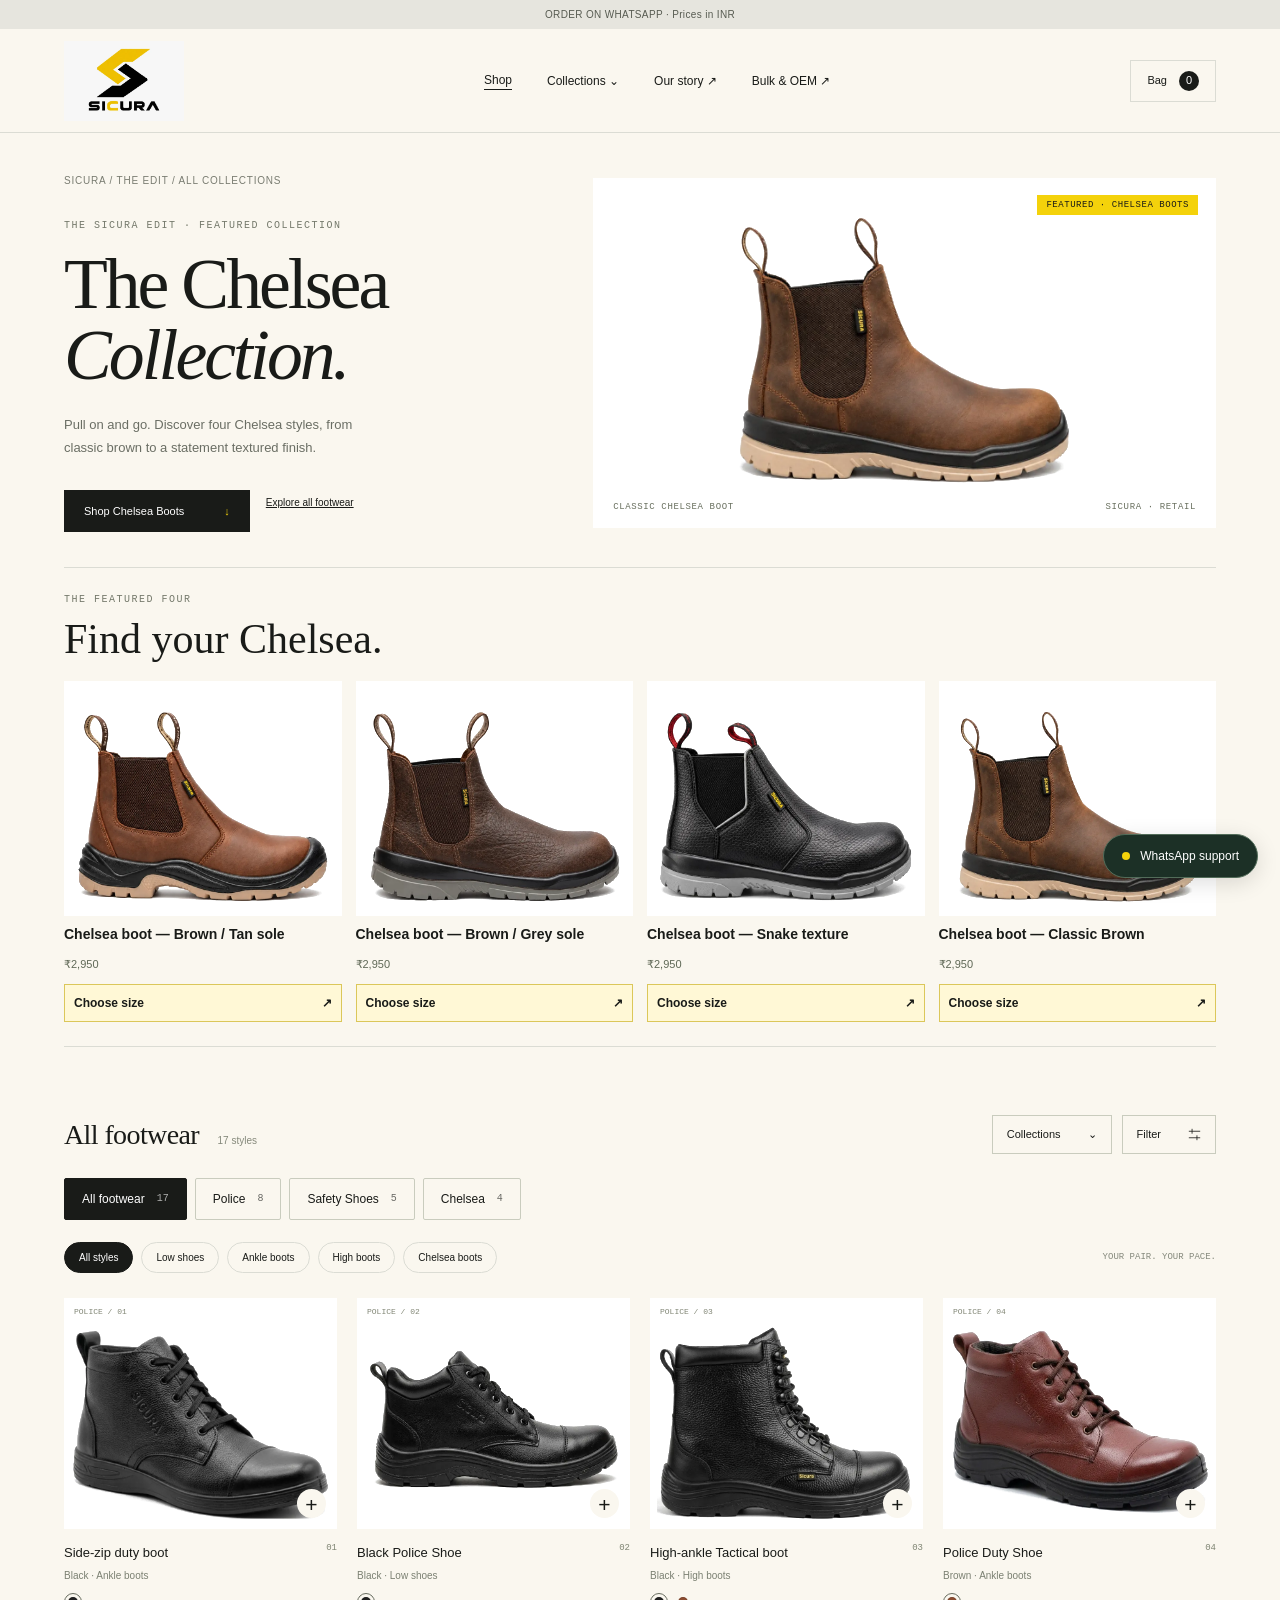
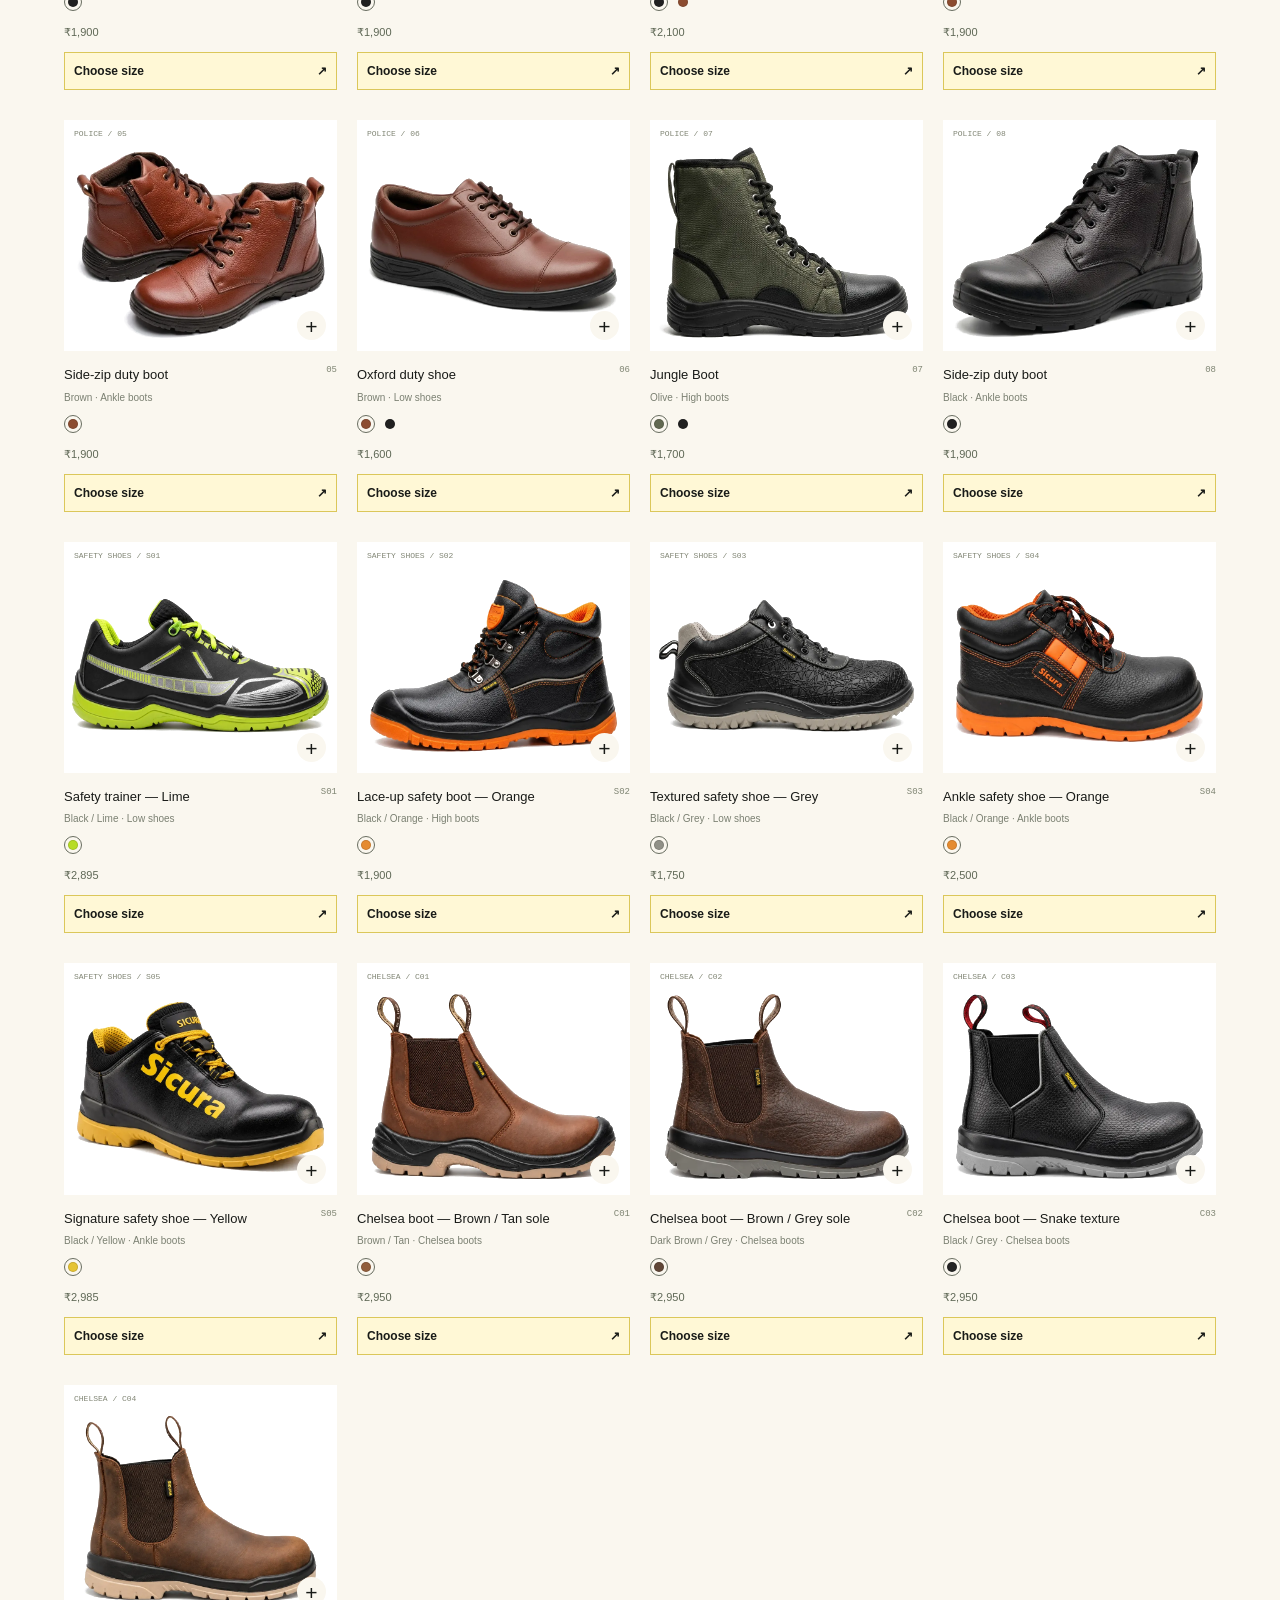
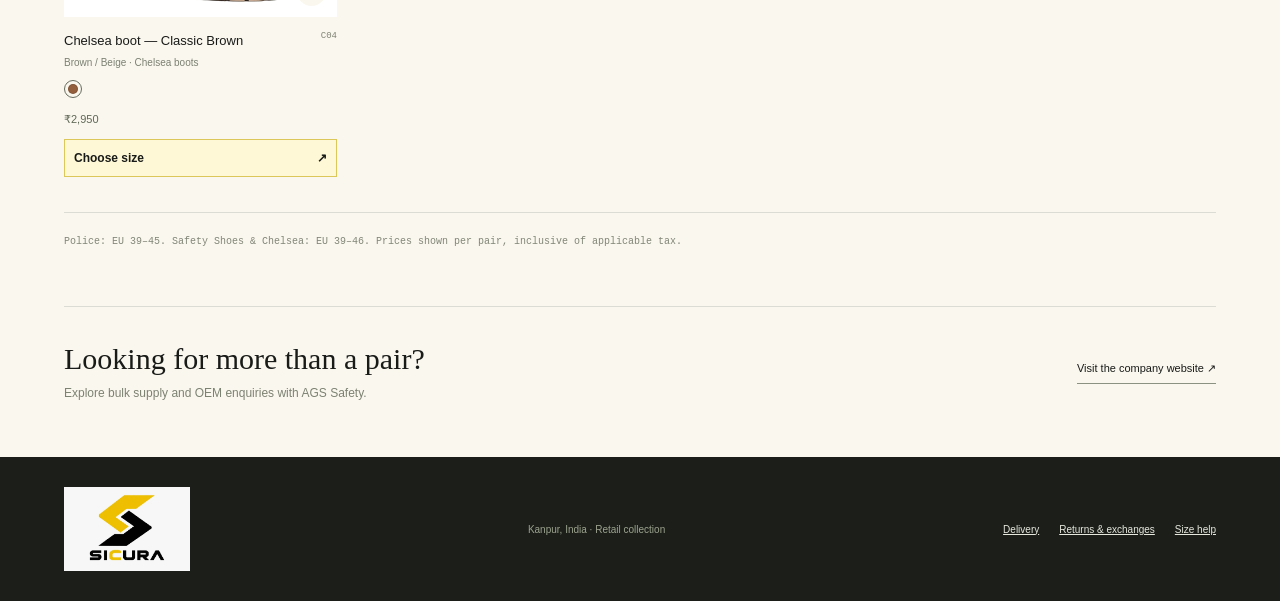
==== commit eeabad23: "Showcase Chelsea collection and simplify mobile ordering" ====
--- a/retail/index.html
+++ b/retail/index.html
@@ -20,18 +20,21 @@
 .shoe-photo{mix-blend-mode:multiply}
 .shoe-photo image{filter:url(#retail-photo-paper)}
 .hero-actions{display:flex;align-items:center;gap:16px;flex-wrap:wrap}.hero-actions .hero-cta{border:0}.order-panel{border:1px solid #cadace;background:#f3f9f4;padding:14px;margin-top:16px}.order-panel p{margin:8px 0;color:#3e5143;font-size:13px}.order-panel .whatsapp-primary{background:#11633b;color:#fff;margin:0}.order-panel .whatsapp-primary:hover,.card-order:hover{background:#0c4d2e;color:#fff}.card-order{display:flex;align-items:center;justify-content:space-between;gap:6px;width:100%;margin-top:10px;padding:9px;border:1px solid #afc9b6;background:#eff7f0;color:#124d31;text-align:left;font-weight:700;font-size:12px}
+
+:root{--paper:#faf7ef}.hero-photo,.productphoto,.detailimg{background:#fff}.chelsea-feature{margin:0 0 40px;padding:24px 0;border-bottom:1px solid var(--line)}.chelsea-feature h2{font:clamp(27px,4vw,42px) Georgia,serif;margin:8px 0 18px}.chelsea-grid{display:grid;grid-template-columns:repeat(4,minmax(0,1fr));gap:14px}.chelsea-grid h3{font-size:14px;margin:8px 0}.card-order{background:#fff8d6;border-color:#dbc75a;color:var(--ink)}.card-order:hover{background:var(--yellow);color:var(--ink)}.order-bar{grid-column:1/-1;padding:10px 18px 14px;background:#fff;border-top:1px solid var(--line);z-index:3}.order-bar p{margin:0 0 6px;font-size:12px;font-weight:700}.order-bar .whatsapp-primary{margin:0;background:#11633b;color:#fff}.order-bar .whatsapp-primary:hover{background:#0c4d2e}
+@media(max-width:640px){.chelsea-grid{grid-template-columns:repeat(2,minmax(0,1fr))}.productdialog{display:flex;flex-direction:column;overflow:hidden}.productdialog .detailimg{flex-shrink:0}.productdialog .detailcopy{overflow:auto;min-height:0}.productdialog .detailimg{height:clamp(115px,26dvh,220px)}.productdialog .detailimg .shoe-photo{height:100%}.order-bar{flex-shrink:0;padding-bottom:max(12px,env(safe-area-inset-bottom))}}
 </style></head><body><svg width="0" height="0" aria-hidden="true" style="position:absolute;overflow:hidden"><defs><filter id="retail-photo-paper" color-interpolation-filters="sRGB"><feColorMatrix in="SourceGraphic" type="matrix" values="1 0 0 0 0 1 0 0 0 0 1 0 0 0 0 0 0 0 0 1" result="r"/><feColorMatrix in="SourceGraphic" type="matrix" values="0 1 0 0 0 0 1 0 0 0 0 1 0 0 0 0 0 0 0 1" result="g"/><feColorMatrix in="SourceGraphic" type="matrix" values="0 0 1 0 0 0 0 1 0 0 0 0 1 0 0 0 0 0 0 1" result="b"/><feBlend in="r" in2="g" mode="darken" result="rg"/><feBlend in="rg" in2="b" mode="darken" result="minimum"/><feComponentTransfer in="minimum" result="maskColour"><feFuncR type="table" tableValues="1 1 1 1 1 1 1 1 1 1 1 1 1 1 1 1 1 1 1 1 1 1 1 1 1 1 1 1 1 1 1 1 1 1 1 1 1 1 1 1 1 1 1 1 1 1 1 1 1 1 1 1 1 1 1 1 1 1 1 1 1 1 1 1 1 1 1 1 1 1 1 1 1 1 1 1 1 1 1 1 1 1 1 0.875 0.75 0.625 0.5 0.375 0.25 0.125 0 0 0 0 0 0 0 0 0 0 0"/></feComponentTransfer><feColorMatrix in="maskColour" type="matrix" values="0 0 0 0 1 0 0 0 0 1 0 0 0 0 1 1 0 0 0 0" result="mask"/><feComposite in="SourceGraphic" in2="mask" operator="in"/></filter></defs></svg>
-<div class="demo">RETAIL PREVIEW · Prices in INR · No live payments</div>
+<div class="demo">ORDER ON WHATSAPP · Prices in INR</div>
 <header class="nav"><a class="brand logo-brand" href="/" aria-label="SICURA company homepage"><img src="images/style-01.webp" alt="SICURA logo" width="1536" height="1024"></a><nav class="navlinks" aria-label="Retail navigation"><a class="active" href="#range">Shop</a><button data-open="collections">Collections ⌄</button><a href="/#about" target="_blank" rel="noopener">Our story ↗</a><a href="/#oem" target="_blank" rel="noopener">Bulk & OEM ↗</a></nav><button class="bagbtn" id="bagButton" aria-haspopup="dialog">Bag <span id="bagCount">0</span></button></header>
-<main class="wrap"><section class="hero"><div><div class="crumb">SICURA / THE EDIT / ALL COLLECTIONS</div><div class="eyebrow">THE SICURA EDIT · FEATURED COLLECTION</div><h1>The Chelsea<br><em>Collection.</em></h1><p class="intro">Pull on and go. Discover four Chelsea styles, from classic brown to a statement textured finish.</p><div class="hero-actions"><button type="button" class="hero-cta" data-collection="Chelsea">Shop Chelsea Boots <span aria-hidden="true">↓</span></button><a class="textlink" href="#range">Explore all footwear</a></div></div><div class="hero-photo"><svg class="shoe-photo" id="heroPhoto" role="img" aria-label="Brown SICURA classic Chelsea boot" preserveAspectRatio="xMidYMid meet"></svg><span class="hero-tag">FEATURED · CHELSEA BOOTS</span><div class="hero-caption"><span>CLASSIC CHELSEA BOOT</span><span>SICURA · RETAIL</span></div></div></section>
-<section id="range" aria-labelledby="rangeTitle"><div class="collectionbar"><h2 id="rangeTitle">All footwear <small>17 styles</small></h2><div class="tools"><button class="outlinebtn" data-open="collections" aria-haspopup="dialog">Collections <span>⌄</span></button><button class="outlinebtn" data-open="filters" aria-haspopup="dialog">Filter <svg viewBox="0 0 16 16" fill="none" stroke="currentColor"><path d="M1 4h14M1 12h14M5 1v6M11 9v6"/></svg></button></div></div><div class="range-tabs" role="group" aria-label="Choose collection"><button data-collection="All" class="range-tab selected">All footwear <small>17</small></button><button data-collection="Police" class="range-tab">Police <small>8</small></button><button data-collection="Safety Shoes" class="range-tab">Safety Shoes <small>5</small></button><button data-collection="Chelsea" class="range-tab">Chelsea <small>4</small></button></div><div class="filterline" id="chips"><button class="chip selected" data-type="All styles">All styles</button><button class="chip" data-type="Low shoes">Low shoes</button><button class="chip" data-type="Ankle boots">Ankle boots</button><button class="chip" data-type="High boots">High boots</button><button class="chip" data-type="Chelsea boots">Chelsea boots</button><p>YOUR PAIR. YOUR PACE.</p></div><div class="grid" id="grid"></div><p class="range-note">Police: EU 39–45. Safety Shoes & Chelsea: EU 39–46. Prices shown per pair, inclusive of applicable tax.</p></section>
+<main class="wrap"><section class="hero"><div><div class="crumb">SICURA / THE EDIT / ALL COLLECTIONS</div><div class="eyebrow">THE SICURA EDIT · FEATURED COLLECTION</div><h1>The Chelsea<br><em>Collection.</em></h1><p class="intro">Pull on and go. Discover four Chelsea styles, from classic brown to a statement textured finish.</p><div class="hero-actions"><a class="hero-cta" href="#chelsea">Shop Chelsea Boots <span aria-hidden="true">↓</span></a><a class="textlink" href="#range">Explore all footwear</a></div></div><div class="hero-photo"><svg class="shoe-photo" id="heroPhoto" role="img" aria-label="Brown SICURA classic Chelsea boot" preserveAspectRatio="xMidYMid meet"></svg><span class="hero-tag">FEATURED · CHELSEA BOOTS</span><div class="hero-caption"><span>CLASSIC CHELSEA BOOT</span><span>SICURA · RETAIL</span></div></div></section>
+<section class="chelsea-feature" id="chelsea" aria-labelledby="chelseaTitle"><div class="eyebrow">THE FEATURED FOUR</div><h2 id="chelseaTitle">Find your Chelsea.</h2><div class="chelsea-grid" id="chelseaGrid"></div></section><section id="range" aria-labelledby="rangeTitle"><div class="collectionbar"><h2 id="rangeTitle">All footwear <small>17 styles</small></h2><div class="tools"><button class="outlinebtn" data-open="collections" aria-haspopup="dialog">Collections <span>⌄</span></button><button class="outlinebtn" data-open="filters" aria-haspopup="dialog">Filter <svg viewBox="0 0 16 16" fill="none" stroke="currentColor"><path d="M1 4h14M1 12h14M5 1v6M11 9v6"/></svg></button></div></div><div class="range-tabs" role="group" aria-label="Choose collection"><button data-collection="All" class="range-tab selected">All footwear <small>17</small></button><button data-collection="Police" class="range-tab">Police <small>8</small></button><button data-collection="Safety Shoes" class="range-tab">Safety Shoes <small>5</small></button><button data-collection="Chelsea" class="range-tab">Chelsea <small>4</small></button></div><div class="filterline" id="chips"><button class="chip selected" data-type="All styles">All styles</button><button class="chip" data-type="Low shoes">Low shoes</button><button class="chip" data-type="Ankle boots">Ankle boots</button><button class="chip" data-type="High boots">High boots</button><button class="chip" data-type="Chelsea boots">Chelsea boots</button><p>YOUR PAIR. YOUR PACE.</p></div><div class="grid" id="grid"></div><p class="range-note">Police: EU 39–45. Safety Shoes & Chelsea: EU 39–46. Prices shown per pair, inclusive of applicable tax.</p></section>
 <section class="split"><div><h3>Looking for more than a pair?</h3><p>Explore bulk supply and OEM enquiries with AGS Safety.</p></div><a href="/#oem" target="_blank" rel="noopener">Visit the company website ↗</a></section></main>
 <footer class="footer"><div class="brand logo-brand"><img src="images/style-01.webp" alt="SICURA logo" width="1536" height="1024"></div><p>Kanpur, India · Retail collection</p><div class="footlinks"><button class="textlink" data-info="Ask us on WhatsApp to confirm delivery options for your postcode.">Delivery</button><button class="textlink" data-info="WhatsApp orders are not eligible for returns or exchanges. For eligible Flipkart purchases, request them through Flipkart.">Returns &amp; exchanges</button><button class="textlink" data-info="Police: EU 39–45. Safety Shoes and Chelsea sizes: EU 39–46.">Size help</button></div></footer>
 <div class="overlay" id="collections" role="dialog" aria-modal="true" aria-labelledby="collectionsTitle"><div class="dialog"><button class="close" aria-label="Close collections">×</button><div class="eyebrow">FIND YOUR RANGE</div><h2 id="collectionsTitle">Choose a collection.</h2><p class="lede">Browse all retail styles, or go straight to your range.</p><button class="collectionoption" data-collection="All">All footwear <small>17 styles ↗</small></button><button class="collectionoption" data-collection="Police">Police <small>8 styles ↗</small></button><button class="collectionoption" data-collection="Safety Shoes">Safety Shoes <small>5 styles ↗</small></button><button class="collectionoption" data-collection="Chelsea">Chelsea <small>4 styles ↗</small></button></div></div>
 <div class="overlay" id="filters" role="dialog" aria-modal="true" aria-labelledby="filtersTitle"><div class="dialog"><button class="close" aria-label="Close filters">×</button><div class="eyebrow">REFINE YOUR VIEW</div><h2 id="filtersTitle">Find your pair.</h2><p class="lede">Filter the supplied styles by shape and colour.</p><label class="labelrow" for="typeFilter">Style</label><select id="typeFilter" class="outlinebtn" style="width:100%"><option>All styles</option><option>Low shoes</option><option>Ankle boots</option><option>High boots</option><option>Chelsea boots</option></select><label class="labelrow" for="colourFilter">Colour</label><select id="colourFilter" class="outlinebtn" style="width:100%"><option>All colours</option><option>Black</option><option>Brown</option><option>Olive</option></select><button class="primary" id="applyFilters">Show matching styles <span>→</span></button><button class="textlink" id="resetFilters" style="margin-top:16px">Reset filters</button></div></div>
-<div class="overlay" id="productModal" role="dialog" aria-modal="true" aria-labelledby="productTitle"><div class="dialog productdialog"><button class="close" aria-label="Close product">×</button><div class="detailimg"><svg class="shoe-photo" id="detailPhoto" role="img" preserveAspectRatio="xMidYMid meet"></svg><span class="zoomtip">SICURA · PRODUCT DETAIL</span></div><div class="detailcopy"><div class="eyebrow" id="detailCode"></div><h2 id="productTitle"></h2><span class="price" id="detailPrice"></span><p class="subtle" id="detailCollection"></p><div class="labelrow">Colour <span id="detailColour"></span></div><div class="swatches" id="detailSwatches"></div><div class="labelrow"><span>Select size · EU</span><button class="textlink" id="sizeHelp">Size help</button></div><div class="sizes" id="sizes"></div><p class="error" id="sizeError" tabindex="-1" aria-live="polite"></p><div class="purchase-row"><label for="productQty">Quantity · pairs</label><div class="quantity product-quantity"><button type="button" id="qtyMinus" aria-label="Decrease quantity" disabled>−</button><input id="productQty" type="number" min="1" max="99" step="1" value="1" inputmode="numeric" aria-label="Quantity of pairs"><button type="button" id="qtyPlus" aria-label="Increase quantity">+</button></div></div><div class="selection-total"><span>Selection total</span><output id="selectionTotal" aria-live="polite"></output></div><aside class="order-panel"><button type="button" class="primary whatsapp-primary" id="orderDirect">Order on WhatsApp <span aria-hidden="true">↗</span></button><p>We’ll confirm stock, delivery and payment details in WhatsApp. Online checkout is currently unavailable.</p><button type="button" class="textlink" id="addBag">Add to bag <span aria-hidden="true">+</span></button>
-<details class="specrow"><summary>Size guide</summary><p>Police: EU 39–45. Safety Shoes and Chelsea: EU 39–46. For the best fit, measure both feet from heel to longest toe while wearing your usual socks. If you are between sizes, share the longer measurement with us on WhatsApp before ordering.</p></details>
-<details class="specrow"><summary>Exchanges &amp; returns</summary><p>WhatsApp orders are not eligible for returns or exchanges. For eligible orders placed on Flipkart, request a return or exchange through Flipkart under the policy shown on your order.</p></details></aside><p class="subtle" id="detailAvailability"></p><button class="textlink support-detail" id="productSupport">Need help? Ask on WhatsApp ↗</button><details class="specrow"><summary>Article details</summary><p id="articleDetails"></p></details></div></div></div>
+<div class="overlay" id="productModal" role="dialog" aria-modal="true" aria-labelledby="productTitle"><div class="dialog productdialog"><button class="close" aria-label="Close product">×</button><div class="detailimg"><svg class="shoe-photo" id="detailPhoto" role="img" preserveAspectRatio="xMidYMid meet"></svg><span class="zoomtip">SICURA · PRODUCT DETAIL</span></div><div class="detailcopy"><div class="eyebrow" id="detailCode"></div><h2 id="productTitle"></h2><span class="price" id="detailPrice"></span><p class="subtle" id="detailCollection"></p><div class="labelrow">Colour <span id="detailColour"></span></div><div class="swatches" id="detailSwatches"></div><div class="labelrow"><span>Select size · EU</span></div><div class="sizes" id="sizes"></div><details class="specrow"><summary>Size guide</summary><p>Police: EU 39–45. Safety Shoes and Chelsea: EU 39–46. For the best fit, measure both feet from heel to longest toe while wearing your usual socks. If you are between sizes, share the longer measurement with us on WhatsApp before ordering.</p></details><p class="error" id="sizeError" tabindex="-1" aria-live="polite"></p><div class="labelrow"><label for="toeCap">Toe-cap preference</label></div><select class="outlinebtn" id="toeCap" aria-describedby="toeCapNote" style="width:100%"><option value="Composite toe cap" selected>Composite toe cap (preferred)</option><option value="Steel toe cap">Steel toe cap (by request)</option><option value="">No preference</option></select><p class="subtle" id="toeCapNote">Composite is the default request. We’ll confirm availability and price for your selected style on WhatsApp.</p><div class="purchase-row"><label for="productQty">Quantity · pairs</label><div class="quantity product-quantity"><button type="button" id="qtyMinus" aria-label="Decrease quantity" disabled>−</button><input id="productQty" type="number" min="1" max="99" step="1" value="1" inputmode="numeric" aria-label="Quantity of pairs"><button type="button" id="qtyPlus" aria-label="Increase quantity">+</button></div></div><div class="selection-total"><span>Selection total</span><output id="selectionTotal" aria-live="polite"></output></div><aside class="order-panel"><p>We’ll confirm stock, delivery and payment details in WhatsApp. Online checkout is currently unavailable.</p><button type="button" class="textlink" id="addBag">Add to bag <span aria-hidden="true">+</span></button>
+
+<details class="specrow"><summary>Exchanges &amp; returns</summary><p>WhatsApp orders are not eligible for returns or exchanges. For eligible orders placed on Flipkart, request a return or exchange through Flipkart under the policy shown on your order.</p></details></aside><p class="subtle" id="detailAvailability"></p><button class="textlink support-detail" id="productSupport">Need help? Ask on WhatsApp ↗</button><details class="specrow"><summary>Article details</summary><p id="articleDetails"></p></details></div><div class="order-bar"><p id="orderSelection" aria-live="polite"></p><button type="button" class="primary whatsapp-primary" id="orderDirect">Order on WhatsApp <span aria-hidden="true">↗</span></button></div></div></div>
 <div class="overlay drawer" id="bagModal" role="dialog" aria-modal="true" aria-labelledby="bagTitle"><div class="dialog"><button class="close" aria-label="Close bag">×</button><div class="eyebrow">YOUR SELECTION</div><h2 id="bagTitle">Shopping bag.</h2><div class="bagitems" id="bagItems"></div><div class="bagbottom"><div class="row"><span>Subtotal</span><span id="subtotal">₹0</span></div><p class="subtle">Our team will confirm stock, delivery charges and payment details on WhatsApp.</p><button class="primary" id="checkout">Order on WhatsApp <span>↗</span></button><button class="textlink" id="keepBrowsing" style="margin-top:18px">Continue exploring</button></div></div></div>
 
 <button class="support-launch" id="supportLaunch" aria-haspopup="dialog"><span class="support-dot" aria-hidden="true"></span>WhatsApp support</button>
@@ -56,30 +59,32 @@
 $$('.range-tab').forEach(b=>{b.classList.toggle('selected',b.dataset.collection===collection);b.setAttribute('aria-pressed',String(b.dataset.collection===collection))});
 $$('[data-type]').forEach(b=>b.classList.toggle('selected',b.dataset.type===type));
 if(!list.length){$('#grid').innerHTML='<div class="coming"><h3>No matching styles.</h3><p>Try another style or reset the colour filter.</p><button class="outlinebtn" id="clearEmpty" style="margin:auto">Reset filters →</button></div>';$('#clearEmpty').onclick=()=>{type='All styles';colour='All colours';render()};return}
-$('#grid').innerHTML=list.map(p=>{const vi=colour==='All colours'?(chosen[p.code]||0):p.variants.findIndex(v=>(v.colourGroup||v.name)===colour),v=p.variants[vi];chosen[p.code]=vi;return '<article class="product"><button class="productphoto" data-product="'+p.code+'" aria-label="View '+p.name+'"><span class="n">'+p.collection.toUpperCase()+' / '+p.code+'</span>'+photoMarkup(v,v.name+' '+p.name)+'<span class="quick" aria-hidden="true">+</span></button><div class="pmeta"><button class="pname" data-product="'+p.code+'">'+p.name+'</button><span class="pnum">'+p.code+'</span></div><p class="pcol">'+v.name+' · '+p.type+'</p><div class="swatches">'+p.variants.map((v,i)=>'<button class="swatch '+(i===vi?'on':'')+'" data-colour-product="'+p.code+'" data-variant="'+i+'" aria-label="Show '+v.name+' '+p.name+'" aria-pressed="'+(i===vi)+'"><i style="background:'+v.hex+'"></i></button>').join('')+'</div><span class="price">'+money(v.price)+'</span><button type="button" class="card-order" data-product="'+p.code+'">Order on WhatsApp <span aria-hidden="true">↗</span></button></article>'}).join('');
+$('#grid').innerHTML=list.map(p=>{const vi=colour==='All colours'?(chosen[p.code]||0):p.variants.findIndex(v=>(v.colourGroup||v.name)===colour),v=p.variants[vi];chosen[p.code]=vi;return '<article class="product"><button class="productphoto" data-product="'+p.code+'" aria-label="View '+p.name+'"><span class="n">'+p.collection.toUpperCase()+' / '+p.code+'</span>'+photoMarkup(v,v.name+' '+p.name)+'<span class="quick" aria-hidden="true">+</span></button><div class="pmeta"><button class="pname" data-product="'+p.code+'">'+p.name+'</button><span class="pnum">'+p.code+'</span></div><p class="pcol">'+v.name+' · '+p.type+'</p><div class="swatches">'+p.variants.map((v,i)=>'<button class="swatch '+(i===vi?'on':'')+'" data-colour-product="'+p.code+'" data-variant="'+i+'" aria-label="Show '+v.name+' '+p.name+'" aria-pressed="'+(i===vi)+'"><i style="background:'+v.hex+'"></i></button>').join('')+'</div><span class="price">'+money(v.price)+'</span><button type="button" class="card-order" data-product="'+p.code+'">Choose size <span aria-hidden="true">↗</span></button></article>'}).join('');
 $$('[data-product]').forEach(b=>b.onclick=()=>showProduct(b.dataset.product));$$('[data-colour-product]').forEach(b=>b.onclick=()=>{colour='All colours';chosen[b.dataset.colourProduct]=+b.dataset.variant;render()})}
-function showProduct(code){$('#productQty').value=1;active=products.find(p=>p.code===code);size=null;$('#sizeError').textContent='';$('#productTitle').textContent=active.name;$('#detailCode').textContent=active.collection.toUpperCase()+' / ARTICLE '+active.code;$('#detailCollection').textContent=active.collection+' collection';$('#detailAvailability').textContent=active.collection+' sizes: EU '+active.sizes[0]+'–'+active.sizes[active.sizes.length-1]+'. Price per pair, inclusive of applicable tax.';$('#addBag').disabled=!active.sizes.length;$('#addBag').innerHTML=active.sizes.length?'Add to bag <span>+</span>':'Sizes to be confirmed';$('#sizes').innerHTML=active.sizes.length?active.sizes.map(n=>'<button class="size" data-size="'+n+'" aria-pressed="false">'+n+'</button>').join(''):'<p class="subtle">Size range to be confirmed.</p>';$$('[data-size]').forEach(b=>b.onclick=()=>{size=+b.dataset.size;$('#sizeError').textContent='';$$('[data-size]').forEach(x=>{x.classList.toggle('on',x===b);x.setAttribute('aria-pressed',String(x===b))})});renderDetail();open('productModal')}
+$('#chelseaGrid').innerHTML=products.filter(p=>p.collection==='Chelsea').map(p=>{const v=p.variants[0];return '<article class="product"><button class="productphoto" type="button" data-feature="'+p.code+'" aria-label="View '+p.name+'">'+photoMarkup(v,p.name)+'</button><h3>'+p.name+'</h3><span class="price">'+money(v.price)+'</span><button type="button" class="card-order" data-feature="'+p.code+'">Choose size <span aria-hidden="true">↗</span></button></article>'}).join('');
+$$('[data-feature]').forEach(b=>b.onclick=()=>{chosen[b.dataset.feature]=0;showProduct(b.dataset.feature)});
+function showProduct(code){$('#toeCap').value='Composite toe cap';$('#productQty').value=1;active=products.find(p=>p.code===code);size=null;$('#sizeError').textContent='';$('#productTitle').textContent=active.name;$('#detailCode').textContent=active.collection.toUpperCase()+' / ARTICLE '+active.code;$('#detailCollection').textContent=active.collection+' collection';$('#detailAvailability').textContent=active.collection+' sizes: EU '+active.sizes[0]+'–'+active.sizes[active.sizes.length-1]+'. Price per pair, inclusive of applicable tax.';$('#addBag').disabled=!active.sizes.length;$('#addBag').innerHTML=active.sizes.length?'Add to bag <span>+</span>':'Sizes to be confirmed';$('#sizes').innerHTML=active.sizes.length?active.sizes.map(n=>'<button class="size" data-size="'+n+'" aria-pressed="false">'+n+'</button>').join(''):'<p class="subtle">Size range to be confirmed.</p>';$$('[data-size]').forEach(b=>b.onclick=()=>{size=+b.dataset.size;updateQuantity();$('#sizeError').textContent='';$$('[data-size]').forEach(x=>{x.classList.toggle('on',x===b);x.setAttribute('aria-pressed',String(x===b))})});renderDetail();open('productModal')}
 function renderDetail(){let vi=chosen[active.code]||0,v=active.variants[vi];setPhoto($('#detailPhoto'),v,v.name+' '+active.name);$('#detailColour').textContent=v.name;$('#detailPrice').textContent=money(v.price)+' / pair';updateQuantity();$('#detailSwatches').innerHTML=active.variants.map((v,i)=>'<button class="swatch '+(i===vi?'on':'')+'" data-detail="'+i+'" aria-label="Select '+v.name+'" aria-pressed="'+(i===vi)+'"><i style="background:'+v.hex+'"></i></button>').join('');$$('[data-detail]').forEach(b=>b.onclick=()=>{chosen[active.code]=+b.dataset.detail;renderDetail()});$('#articleDetails').textContent=active.collection+' collection · '+active.type+' · '+v.name+'. Price per pair: '+money(v.price)+'.'}
-$$('[data-collection]').forEach(b=>b.onclick=()=>{collection=b.dataset.collection;type='All styles';colour='All colours';render();close();$('#range').scrollIntoView({behavior:matchMedia('(prefers-reduced-motion: reduce)').matches?'auto':'smooth'})});$$('[data-type]').forEach(b=>b.onclick=()=>{type=b.dataset.type;render()});$('#applyFilters').onclick=()=>{type=$('#typeFilter').value;colour=$('#colourFilter').value;render();close()};$('#resetFilters').onclick=()=>{type='All styles';colour='All colours';$('#typeFilter').value=type;$('#colourFilter').value=colour;render();close()};$$('[data-open="filters"]').forEach(b=>b.onclick=()=>{$('#typeFilter').value=type;$('#colourFilter').value=colour;open('filters')});$('#sizeHelp').onclick=()=>notify(active.collection+' sizes: EU '+active.sizes[0]+'–'+active.sizes[active.sizes.length-1]+'. Contact us on WhatsApp for help choosing a size.');$$('[data-info]').forEach(b=>b.onclick=()=>notify(b.dataset.info));
-$('#addBag').onclick=()=>{if(!size){$('#sizeError').textContent='Please choose a size first.';return}let vi=chosen[active.code]||0,key=active.code+'-'+vi+'-'+size,item=bag.find(x=>x.key===key);const qty=updateQuantity();if(item)item.qty+=qty;else bag.push({key,code:active.code,vi,size,qty});renderBag();render();open('bagModal')};function renderBag(){$('#bagCount').textContent=bag.reduce((n,x)=>n+x.qty,0);$('#checkout').disabled=!bag.length;$('#subtotal').textContent=money(bag.reduce((total,item)=>total+products.find(p=>p.code===item.code).variants[item.vi].price*item.qty,0));$('#bagItems').innerHTML=bag.length?bag.map(x=>{const p=products.find(p=>p.code===x.code),v=p.variants[x.vi];return '<div class="bagitem">'+photoMarkup(v,v.name+' '+p.name)+'<div><h3>'+p.name+'</h3><p>'+v.name+' / EU '+x.size+'</p><p>'+money(v.price)+' / pair</p><div class="quantity"><button data-change="-1" data-key="'+x.key+'" aria-label="Decrease quantity of '+p.name+'">−</button><span aria-live="polite">'+x.qty+'</span><button data-change="1" data-key="'+x.key+'" aria-label="Increase quantity of '+p.name+'">+</button></div><button class="remove" data-remove="'+x.key+'">Remove</button></div></div>'}).join(''):'<div class="emptybag">Your bag is waiting.<br><br>Choose a style and size to begin.</div>';$$('[data-change]').forEach(b=>b.onclick=()=>{let x=bag.find(x=>x.key===b.dataset.key);x.qty+=+b.dataset.change;if(x.qty<=0)bag=bag.filter(i=>i!==x);renderBag()});$$('[data-remove]').forEach(b=>b.onclick=()=>{bag=bag.filter(x=>x.key!==b.dataset.remove);renderBag()})}
+$$('[data-collection]').forEach(b=>b.onclick=()=>{collection=b.dataset.collection;type='All styles';colour='All colours';render();close();$('#range').scrollIntoView({behavior:matchMedia('(prefers-reduced-motion: reduce)').matches?'auto':'smooth'})});$$('[data-type]').forEach(b=>b.onclick=()=>{type=b.dataset.type;render()});$('#applyFilters').onclick=()=>{type=$('#typeFilter').value;colour=$('#colourFilter').value;render();close()};$('#resetFilters').onclick=()=>{type='All styles';colour='All colours';$('#typeFilter').value=type;$('#colourFilter').value=colour;render();close()};$$('[data-open="filters"]').forEach(b=>b.onclick=()=>{$('#typeFilter').value=type;$('#colourFilter').value=colour;open('filters')});$$('[data-info]').forEach(b=>b.onclick=()=>notify(b.dataset.info));
+$('#addBag').onclick=()=>{if(!size){$('#sizeError').textContent='Please choose a size first.';return}let vi=chosen[active.code]||0,toeCap=$('#toeCap').value,key=active.code+'-'+vi+'-'+size+'-'+toeCap,item=bag.find(x=>x.key===key);const qty=updateQuantity();if(item)item.qty+=qty;else bag.push({key,code:active.code,vi,size,qty,toeCap});renderBag();render();open('bagModal')};function renderBag(){$('#bagCount').textContent=bag.reduce((n,x)=>n+x.qty,0);$('#checkout').disabled=!bag.length;$('#subtotal').textContent=money(bag.reduce((total,item)=>total+products.find(p=>p.code===item.code).variants[item.vi].price*item.qty,0));$('#bagItems').innerHTML=bag.length?bag.map(x=>{const p=products.find(p=>p.code===x.code),v=p.variants[x.vi];return '<div class="bagitem">'+photoMarkup(v,v.name+' '+p.name)+'<div><h3>'+p.name+'</h3><p>'+v.name+' / EU '+x.size+(x.toeCap?' / '+x.toeCap:'')+'</p><p>'+money(v.price)+' / pair</p><div class="quantity"><button data-change="-1" data-key="'+x.key+'" aria-label="Decrease quantity of '+p.name+'">−</button><span aria-live="polite">'+x.qty+'</span><button data-change="1" data-key="'+x.key+'" aria-label="Increase quantity of '+p.name+'">+</button></div><button class="remove" data-remove="'+x.key+'">Remove</button></div></div>'}).join(''):'<div class="emptybag">Your bag is waiting.<br><br>Choose a style and size to begin.</div>';$$('[data-change]').forEach(b=>b.onclick=()=>{let x=bag.find(x=>x.key===b.dataset.key);x.qty+=+b.dataset.change;if(x.qty<=0)bag=bag.filter(i=>i!==x);renderBag()});$$('[data-remove]').forEach(b=>b.onclick=()=>{bag=bag.filter(x=>x.key!==b.dataset.remove);renderBag()})}
 $('#bagButton').onclick=()=>{renderBag();open('bagModal')};$('#keepBrowsing').onclick=close;function orderUrl(items){
  const lines=items.map(x=>{
   const p=products.find(p=>p.code===x.code),v=p.variants[x.vi];
-  return `• ${p.name} (${p.code}) — ${v.name}, EU ${x.size}, ${x.qty} pair(s) × ${money(v.price)}\nPhoto: https://sicura.in/retail/${v.image}`;
+  return `https://sicura.in/retail/${v.image}\nSize: EU ${x.size}\nToe cap requested: ${x.toeCap||"No preference"}\n${p.name} (${p.code}) · ${v.name}\nQuantity: ${x.qty} pair(s) × ${money(v.price)}`;
  });
  const subtotal=items.reduce((sum,x)=>sum+products.find(p=>p.code===x.code).variants[x.vi].price*x.qty,0);
- const message=['Hello SICURA, I’d like to order:',...lines,'','Product subtotal: '+money(subtotal),'Delivery PIN code: [enter your 6-digit PIN code]','Please confirm availability, delivery charges and payment options.'].join('\n');
+ const message=['Hello SICURA, I’d like to order:','',lines.join('\n\n'),'','Product subtotal: '+money(subtotal),'Delivery PIN code: [enter your 6-digit PIN code]','Please confirm availability, delivery charges and payment options.'].join('\n');
  return 'https://wa.me/917572031111?text='+encodeURIComponent(message);
 }
 $('#orderDirect').onclick=()=>{
  if(!size){const error=$('#sizeError');error.textContent='Please choose a size first.';error.focus();return}
- window.open(orderUrl([{code:active.code,vi:chosen[active.code]||0,size,qty:updateQuantity()}]),'_blank','noopener,noreferrer');
+ window.open(orderUrl([{code:active.code,vi:chosen[active.code]||0,size,qty:updateQuantity(),toeCap:$('#toeCap').value}]),'_blank','noopener,noreferrer');
 };
 $('#checkout').onclick=()=>{if(bag.length)window.open(orderUrl(bag),'_blank','noopener,noreferrer')};
 render();renderBag();
 
-function updateQuantity(){const input=$('#productQty');const qty=Math.min(99,Math.max(1,Math.trunc(Number(input.value)||1)));input.value=qty;$('#qtyMinus').disabled=qty===1;$('#qtyPlus').disabled=qty===99;if(active)$('#selectionTotal').textContent=money(active.variants[chosen[active.code]||0].price*qty);return qty}
-$('#qtyMinus').onclick=()=>{$('#productQty').value=Number($('#productQty').value)-1;updateQuantity()};$('#qtyPlus').onclick=()=>{$('#productQty').value=Number($('#productQty').value)+1;updateQuantity()};$('#productQty').onchange=updateQuantity;$('#productQty').oninput=()=>{if($('#productQty').value!=='')updateQuantity()};
+function updateQuantity(){const input=$('#productQty');const qty=Math.min(99,Math.max(1,Math.trunc(Number(input.value)||1)));input.value=qty;$('#qtyMinus').disabled=qty===1;$('#qtyPlus').disabled=qty===99;if(active){const total=money(active.variants[chosen[active.code]||0].price*qty);$('#selectionTotal').textContent=total;$('#orderSelection').textContent=total+' · '+(size?'EU '+size:'Choose a size')+' · '+($('#toeCap').value||'No toe-cap preference');}return qty}
+$('#qtyMinus').onclick=()=>{$('#productQty').value=Number($('#productQty').value)-1;updateQuantity()};$('#qtyPlus').onclick=()=>{$('#productQty').value=Number($('#productQty').value)+1;updateQuantity()};$('#toeCap').onchange=updateQuantity;$('#productQty').onchange=updateQuantity;$('#productQty').oninput=()=>{if($('#productQty').value!=='')updateQuantity()};
 let supportProduct=null;
 function updateSupport(){let message='Hello SICURA, I need help with: '+$('#supportTopic').value+'.';if(supportProduct)message+=' Article '+supportProduct.code+' — '+supportProduct.name+', '+supportProduct.colour+(supportProduct.size?', EU '+supportProduct.size:', size not selected')+', '+supportProduct.qty+' pair(s).';$('#supportLink').href='https://wa.me/917572031111?text='+encodeURIComponent(message)}
 function showSupport(product){supportProduct=product&&active?{code:active.code,name:active.name,colour:active.variants[chosen[active.code]||0].name,size,qty:updateQuantity()}:null;$('#supportContext').textContent=supportProduct?('Article '+supportProduct.code+' · '+supportProduct.name+' · '+supportProduct.colour+(size?' · EU '+size:'')+' · '+supportProduct.qty+' pair(s)'):'';$('#supportTopic').value='Choosing the right size';updateSupport();open('supportModal')}
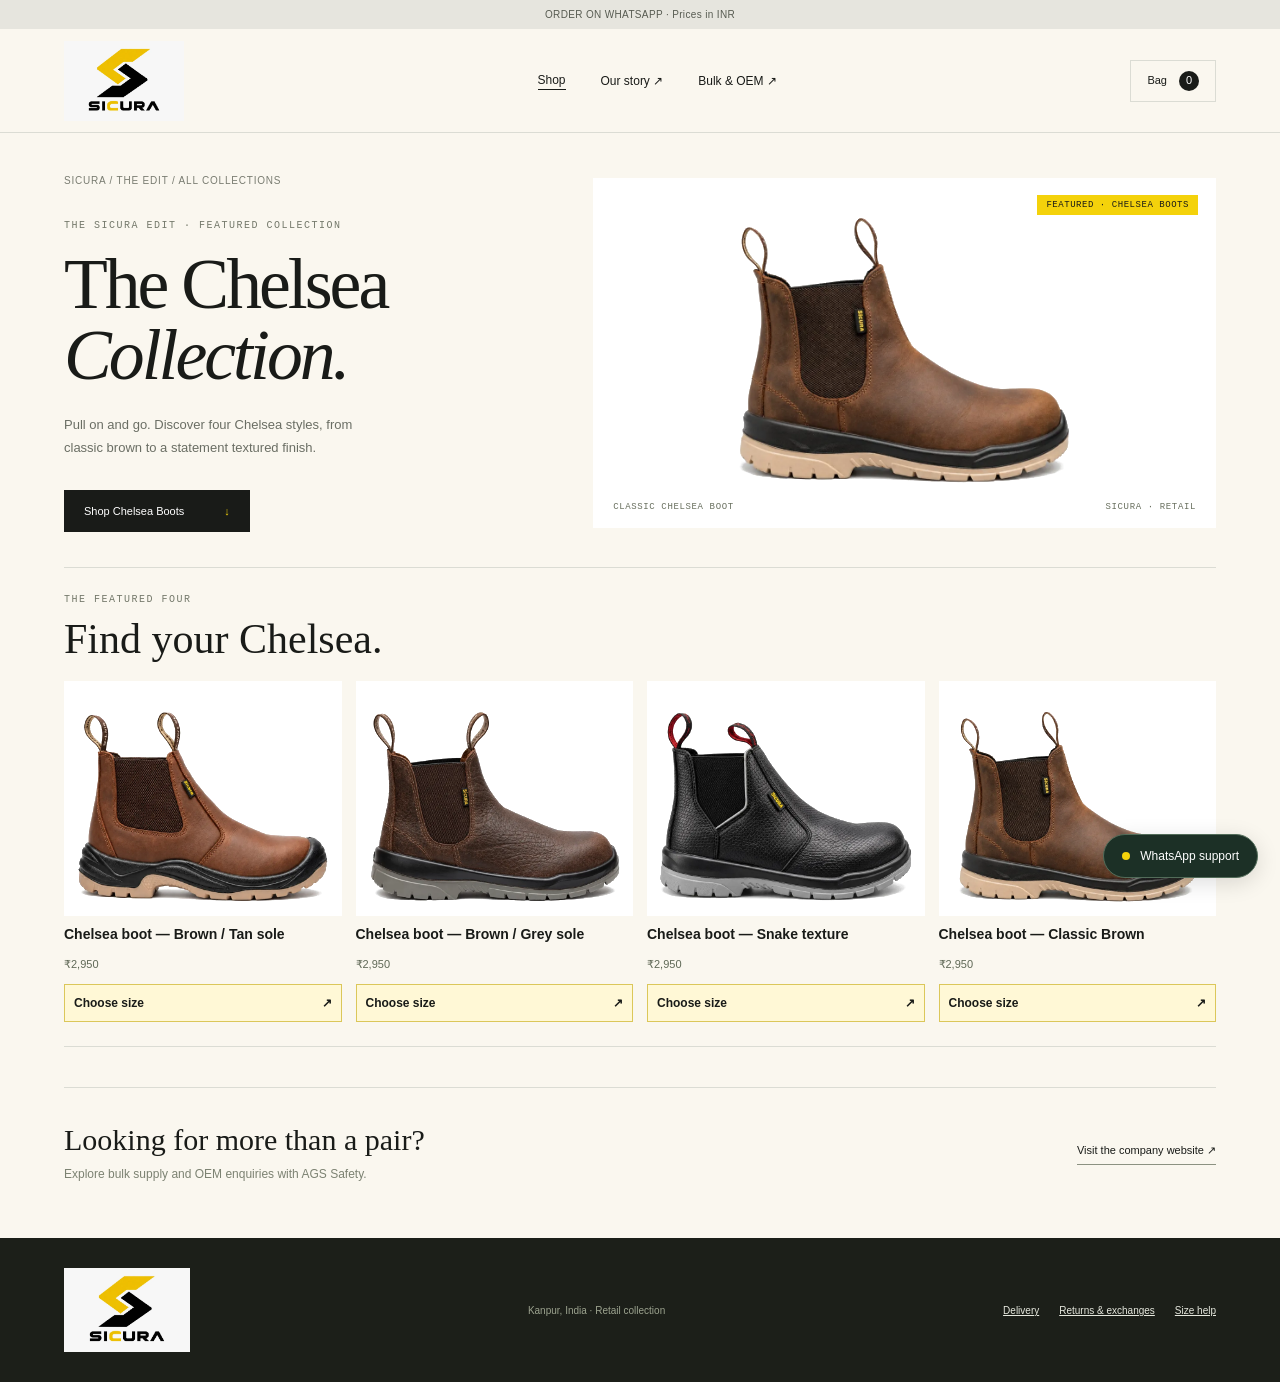
==== commit 0d02d17f: "Limit the retail shop to four Chelsea boot styles" ====
--- a/retail/index.html
+++ b/retail/index.html
@@ -1,4 +1,4 @@
-<!DOCTYPE html><html lang="en"><head><meta charset="UTF-8"><meta name="viewport" content="width=device-width,initial-scale=1"><title>The SICURA Edit | Police, Safety Shoes & Chelsea</title><style>
+<!DOCTYPE html><html lang="en"><head><meta charset="UTF-8"><meta name="viewport" content="width=device-width,initial-scale=1"><title>The SICURA Edit | Chelsea Boots</title><style>
 :root{--ink:#191b18;--paper:#f4f3ee;--muted:#777971;--line:#dbdcd4;--yellow:#f4d20b}*{box-sizing:border-box}body{margin:0;background:var(--paper);color:var(--ink);font:14px/1.5 Arial,Helvetica,sans-serif}button,input,select{font:inherit}button,a{-webkit-tap-highlight-color:transparent}button{cursor:pointer}button:focus-visible,a:focus-visible,input:focus-visible,select:focus-visible{outline:2px solid #a08000;outline-offset:4px}a{color:inherit;text-decoration:none}button{color:inherit}button:disabled{cursor:not-allowed}.demo{padding:7px 20px;background:#e6e5de;text-align:center;font-size:10px;letter-spacing:.035em;color:#575b51}.nav{height:86px;display:flex;align-items:center;justify-content:space-between;padding:0 5%;border-bottom:1px solid var(--line);background:var(--paper);position:relative;z-index:10}.brand{font-size:30px;font-weight:800;letter-spacing:-1.7px;line-height:1}.brand small{display:block;font-size:8px;letter-spacing:2.5px;font-weight:500;margin-top:8px}.navlinks{display:flex;align-items:center;gap:35px;font-size:12px}.navlinks button{border:0;background:none;padding:14px 0;font-size:12px}.navlinks .active{border-bottom:1px solid #181b18}.bagbtn{display:flex;gap:12px;align-items:center;border:1px solid var(--line);background:transparent;padding:10px 16px;font-size:11px}.bagbtn span{background:var(--ink);color:white;border-radius:50%;width:20px;height:20px;display:grid;place-items:center}.wrap{max-width:1500px;margin:auto;padding:0 5%}.hero{padding:40px 0 35px;display:grid;grid-template-columns:1fr 1.3fr;gap:50px;align-items:center;border-bottom:1px solid var(--line)}.crumb{font-size:10px;color:#797c71;letter-spacing:.08em;margin-bottom:30px}.eyebrow{font:10px/1.5 monospace;letter-spacing:.15em;text-transform:uppercase;color:#74796b}h1{font:400 clamp(48px,5.6vw,85px)/.99 Georgia,'Times New Roman',serif;letter-spacing:-3px;margin:16px 0 22px}h1 em{font-weight:400}.intro{max-width:330px;color:#6a6e64;font-size:13px;line-height:1.8}.hero-cta{display:inline-flex;align-items:center;gap:40px;background:var(--ink);color:#fff;padding:13px 20px;font-size:11px;margin-top:17px}.hero-cta span{color:var(--yellow)}.hero-photo{height:350px;position:relative;background:#ecece7;overflow:hidden;display:flex;align-items:center;justify-content:center}.hero-photo img{width:100%;height:100%;object-fit:contain;mix-blend-mode:multiply;padding:17px 15px}.hero-caption{position:absolute;left:20px;bottom:16px;right:20px;display:flex;justify-content:space-between;font:9px monospace;letter-spacing:.07em;color:#686f5e}.hero-tag{position:absolute;right:18px;top:17px;background:var(--yellow);padding:5px 9px;font:9px monospace;letter-spacing:.06em}.collectionbar{display:flex;align-items:center;justify-content:space-between;padding:28px 0 24px;gap:20px}.collectionbar h2{font:400 28px Georgia,serif;margin:0;letter-spacing:-.6px}.collectionbar h2 small{font:10px Arial;color:#85897b;margin-left:12px;letter-spacing:0}.tools{display:flex;gap:10px}.outlinebtn{padding:10px 14px;border:1px solid #c9ccbe;background:transparent;font-size:11px;display:flex;gap:27px;align-items:center}.outlinebtn svg{width:13px;height:13px}.filterline{display:flex;gap:8px;margin-bottom:25px;align-items:center}.chip{border:1px solid var(--line);border-radius:30px;padding:7px 14px;font-size:10px;background:none}.chip.selected{color:#fff;background:var(--ink);border-color:var(--ink)}.filterline p{margin:0 0 0 auto;color:#85897c;font:9px/1.4 monospace}.grid{display:grid;grid-template-columns:repeat(4,minmax(0,1fr));gap:30px 20px}.product{min-width:0}.productphoto{display:block;position:relative;width:100%;border:0;background:#e9eae4;padding:0;aspect-ratio:1.12;overflow:hidden}.productphoto img{display:block;width:100%;height:100%;object-fit:contain;mix-blend-mode:multiply;transition:transform .3s;padding:8px}.productphoto:hover img{transform:scale(1.04)}.productphoto .n{position:absolute;top:12px;left:13px;color:#818675;font:9px monospace;z-index:1}.quick{position:absolute;right:11px;bottom:11px;border-radius:50%;width:29px;height:29px;display:grid;place-items:center;background:var(--paper);font-size:21px;font-weight:300}.pmeta{display:flex;justify-content:space-between;gap:10px;margin:14px 0 5px}.pname{padding:0;border:0;background:none;text-align:left;font-size:13px}.pnum{font:9px monospace;color:#7f8573;white-space:nowrap}.pcol{font-size:10px;color:#7b8072;margin:0 0 10px}.price{font-size:11px;color:#5f6856}.swatches{display:flex;gap:6px;margin:10px 0}.swatch{padding:3px;width:18px;height:18px;border-radius:50%;border:1px solid transparent;background:transparent;display:grid;place-items:center}.swatch i{width:10px;height:10px;border-radius:50%;display:block;border:1px solid #0002}.swatch.on{border-color:#686d60}.coming{padding:70px 25px;border:1px solid var(--line);text-align:center;grid-column:1/-1}.coming h3{font:32px Georgia,serif;margin:0 0 15px}.coming p{color:#7b8072;font-size:13px}.range-note{font:10px/1.8 monospace;color:#818677;margin:35px 0 55px;padding-top:20px;border-top:1px solid var(--line)}.split{padding:35px 0 55px;border-top:1px solid var(--line);display:flex;gap:30px;align-items:center;justify-content:space-between}.split h3{font:30px Georgia,serif;font-weight:400;margin:0 0 8px}.split p{font-size:12px;color:#7c8272;margin:0}.split a{font-size:11px;border-bottom:1px solid #8c9282;padding-bottom:6px}.footer{padding:30px 5%;background:#1c1f19;color:#e6e8de;display:flex;align-items:center;justify-content:space-between;gap:25px}.footer p{font-size:10px;color:#9ca38f}.footlinks{display:flex;gap:20px;font-size:10px}.overlay{position:fixed;inset:0;background:#1118;z-index:40;display:none;align-items:center;justify-content:center;padding:24px;backdrop-filter:blur(3px)}.overlay.open{display:flex}.dialog{position:relative;background:var(--paper);width:650px;max-height:90dvh;overflow:auto;padding:38px;border:0}.close{position:absolute;right:17px;top:13px;width:32px;height:32px;border:0;background:transparent;font-size:24px;z-index:5}.dialog h2{font:38px Georgia,serif;font-weight:400;margin:6px 0 12px;letter-spacing:-1px}.dialog .lede{color:#7d8374;font-size:12px;margin:0 0 25px;line-height:1.8}.collectionoption{padding:20px 0;border:0;border-top:1px solid var(--line);background:none;width:100%;text-align:left;display:flex;justify-content:space-between;align-items:center;font:24px Georgia,serif}.collectionoption small{font:10px Arial;color:#7b8272}.collectionoption em{font:10px monospace;margin-left:12px;color:#7f856e}.collectionoption:hover{color:#827000}.productdialog{width:950px;padding:0;display:grid;grid-template-columns:1.12fr 1fr}.detailimg{background:#e7e8e1;min-height:520px;display:flex;align-items:center;position:relative}.detailimg img{width:100%;height:100%;max-height:600px;object-fit:contain;mix-blend-mode:multiply;padding:18px}.zoomtip{position:absolute;bottom:20px;text-align:center;width:100%;font:9px monospace;color:#7e8573}.detailcopy{padding:46px 30px 30px}.detailcopy h2{font-size:34px}.detailcopy .price{display:block;margin:16px 0}.labelrow{display:flex;justify-content:space-between;font-size:10px;margin:25px 0 10px}.textlink{border:0;background:none;padding:0;text-decoration:underline;font-size:10px}.sizes{display:flex;gap:6px;flex-wrap:wrap}.size{width:38px;height:36px;border:1px solid #cdd0c3;background:transparent;font-size:11px}.size.on{background:var(--ink);color:#fff;border-color:var(--ink)}.size[disabled]{color:#acb1a2;text-decoration:line-through}.primary{width:100%;padding:14px 15px;border:1px solid var(--ink);color:white;background:var(--ink);font-size:11px;display:flex;justify-content:space-between;align-items:center;margin-top:22px}.primary span{color:var(--yellow)}.subtle{font-size:10px;color:#838a78;line-height:1.7}.error{color:#a13e25;min-height:17px;font-size:11px;margin:12px 0 0}.specrow{border-top:1px solid var(--line);padding:14px 0;font-size:11px}.specrow summary{cursor:pointer}.specrow p{color:#7d8572;line-height:1.8}.drawer{align-items:stretch;justify-content:flex-end;padding:0}.drawer .dialog{width:450px;max-height:100dvh;padding:35px 28px;display:flex;flex-direction:column}.drawer h2{font-size:32px;margin-bottom:25px}.bagitems{flex:1;overflow:auto}.bagitem{display:grid;grid-template-columns:95px 1fr;gap:16px;padding:20px 0;border-bottom:1px solid var(--line)}.bagitem img{width:95px;height:100px;object-fit:contain;background:#e7e8e1;mix-blend-mode:multiply}.bagitem h3{font-size:12px;margin:0 0 5px;font-weight:400}.bagitem p{color:#808773;font-size:10px;margin:5px 0}.quantity{display:inline-flex;align-items:center;border:1px solid #cbd0be;margin:8px 0}.quantity button{border:0;background:none;width:28px;height:26px}.quantity span{font-size:10px;min-width:25px;text-align:center}.remove{border:0;background:none;text-decoration:underline;font-size:9px;color:#7b826e;float:right;margin-top:16px}.bagbottom{border-top:1px solid var(--line);padding-top:20px}.bagbottom .row{display:flex;justify-content:space-between;font-size:11px}.emptybag{padding:70px 0;text-align:center;color:#7c846f;font-size:13px}.checkoutsteps{display:flex;gap:16px;font:10px monospace;color:#868d7a;margin:20px 0}.checkoutsteps b{color:#1d2518}.fakeinput{padding:14px;border:1px solid #ccd2bf;margin:10px 0;font-size:11px;color:#8a917e}.summarybox{background:#e9ece2;padding:18px;font-size:12px;margin:20px 0}.summarybox p{display:flex;justify-content:space-between;font-size:10px;color:#7c856d}.tag{display:inline-block;background:#ece3b8;color:#72631b;padding:5px 9px;font:9px monospace}.toast{position:fixed;bottom:25px;left:50%;transform:translateX(-50%);padding:13px 20px;background:#1e2718;color:#eee;font-size:12px;z-index:70;box-shadow:0 4px 20px #0003}.toast:empty{display:none}.hidden{display:none!important}@media(max-width:950px){.grid{grid-template-columns:repeat(3,minmax(0,1fr))}.hero{gap:25px}.navlinks{gap:18px}.hero-photo{height:320px}.hero-caption{font-size:8px}.productdialog{grid-template-columns:1fr 1fr}.detailcopy{padding:42px 24px 25px}}@media(max-width:640px){.demo{font-size:8px;padding:8px 12px}.nav{height:71px;padding:0 5%}.brand{font-size:25px}.brand small{font-size:6px}.navlinks{display:none}.bagbtn{padding:7px 10px;font-size:10px}.wrap{padding:0 5%}.hero{display:flex;flex-direction:column;gap:25px;padding:24px 0}.hero>div:first-child{width:100%}.crumb{margin-bottom:22px;font-size:8px}.eyebrow{font-size:9px}h1{font-size:51px;letter-spacing:-2px;max-width:330px;margin:12px 0 16px}.intro{font-size:12px;max-width:310px}.hero-cta{margin-top:10px;padding:11px 16px}.hero-photo{width:100%;height:270px}.collectionbar{padding:24px 0 18px;gap:10px}.collectionbar h2{font-size:24px}.collectionbar h2 small{font-size:9px;display:block;margin:4px 0 0}.tools{gap:6px}.outlinebtn{padding:9px 10px;gap:15px;font-size:10px}.filterline{gap:5px;flex-wrap:wrap;margin-bottom:18px}.chip{font-size:9px;padding:6px 10px}.filterline p{display:none}.grid{grid-template-columns:repeat(2,minmax(0,1fr));gap:24px 12px}.productphoto{aspect-ratio:.95}.productphoto img{padding:3px}.pmeta{display:block}.pname{font-size:11px;line-height:1.5}.pnum{display:none}.pcol,.price{font-size:9px}.range-note{font-size:9px;margin-bottom:30px}.split{align-items:flex-start;flex-direction:column;gap:20px;padding:25px 0 35px}.split h3{font-size:25px}.footer{align-items:flex-start;flex-direction:column;padding:28px 5%;gap:15px}.footer .brand{font-size:24px}.footlinks{font-size:9px;gap:18px}.dialog{padding:30px 22px}.dialog h2{font-size:31px}.overlay{padding:12px}.productdialog{display:block;padding:0}.detailimg{min-height:0;height:290px}.detailimg img{height:290px}.detailcopy{padding:25px 22px}.detailcopy h2{font-size:28px;max-width:260px}.drawer{padding:0}.drawer .dialog{width:100%;padding:32px 22px}.size{width:37px}.close{background:var(--paper);border-radius:50%;right:10px;top:10px}}@media(prefers-reduced-motion:reduce){*{scroll-behavior:auto!important;transition:none!important}}
 .logo-brand{display:flex;align-items:center;flex-shrink:0}.logo-brand img{display:block;width:120px;height:80px;object-fit:contain}.nav{height:104px}.footer .logo-brand img{width:126px;height:84px}@media(max-width:640px){.nav{height:86px}.logo-brand img{width:100px;height:67px}.footer .logo-brand img{width:112px;height:75px}}
 
@@ -23,26 +23,24 @@
 
 :root{--paper:#faf7ef}.hero-photo,.productphoto,.detailimg{background:#fff}.chelsea-feature{margin:0 0 40px;padding:24px 0;border-bottom:1px solid var(--line)}.chelsea-feature h2{font:clamp(27px,4vw,42px) Georgia,serif;margin:8px 0 18px}.chelsea-grid{display:grid;grid-template-columns:repeat(4,minmax(0,1fr));gap:14px}.chelsea-grid h3{font-size:14px;margin:8px 0}.card-order{background:#fff8d6;border-color:#dbc75a;color:var(--ink)}.card-order:hover{background:var(--yellow);color:var(--ink)}.order-bar{grid-column:1/-1;padding:10px 18px 14px;background:#fff;border-top:1px solid var(--line);z-index:3}.order-bar p{margin:0 0 6px;font-size:12px;font-weight:700}.order-bar .whatsapp-primary{margin:0;background:#11633b;color:#fff}.order-bar .whatsapp-primary:hover{background:#0c4d2e}
 @media(max-width:640px){.chelsea-grid{grid-template-columns:repeat(2,minmax(0,1fr))}.productdialog{display:flex;flex-direction:column;overflow:hidden}.productdialog .detailimg{flex-shrink:0}.productdialog .detailcopy{overflow:auto;min-height:0}.productdialog .detailimg{height:clamp(115px,26dvh,220px)}.productdialog .detailimg .shoe-photo{height:100%}.order-bar{flex-shrink:0;padding-bottom:max(12px,env(safe-area-inset-bottom))}}
-</style></head><body><svg width="0" height="0" aria-hidden="true" style="position:absolute;overflow:hidden"><defs><filter id="retail-photo-paper" color-interpolation-filters="sRGB"><feColorMatrix in="SourceGraphic" type="matrix" values="1 0 0 0 0 1 0 0 0 0 1 0 0 0 0 0 0 0 0 1" result="r"/><feColorMatrix in="SourceGraphic" type="matrix" values="0 1 0 0 0 0 1 0 0 0 0 1 0 0 0 0 0 0 0 1" result="g"/><feColorMatrix in="SourceGraphic" type="matrix" values="0 0 1 0 0 0 0 1 0 0 0 0 1 0 0 0 0 0 0 1" result="b"/><feBlend in="r" in2="g" mode="darken" result="rg"/><feBlend in="rg" in2="b" mode="darken" result="minimum"/><feComponentTransfer in="minimum" result="maskColour"><feFuncR type="table" tableValues="1 1 1 1 1 1 1 1 1 1 1 1 1 1 1 1 1 1 1 1 1 1 1 1 1 1 1 1 1 1 1 1 1 1 1 1 1 1 1 1 1 1 1 1 1 1 1 1 1 1 1 1 1 1 1 1 1 1 1 1 1 1 1 1 1 1 1 1 1 1 1 1 1 1 1 1 1 1 1 1 1 1 1 0.875 0.75 0.625 0.5 0.375 0.25 0.125 0 0 0 0 0 0 0 0 0 0 0"/></feComponentTransfer><feColorMatrix in="maskColour" type="matrix" values="0 0 0 0 1 0 0 0 0 1 0 0 0 0 1 1 0 0 0 0" result="mask"/><feComposite in="SourceGraphic" in2="mask" operator="in"/></filter></defs></svg>
+.order-bar a.primary,#checkout.primary{display:flex;text-decoration:none}.order-bar a.primary{align-items:center;min-height:44px}#checkout:not([href]){display:none}</style></head><body><svg width="0" height="0" aria-hidden="true" style="position:absolute;overflow:hidden"><defs><filter id="retail-photo-paper" color-interpolation-filters="sRGB"><feColorMatrix in="SourceGraphic" type="matrix" values="1 0 0 0 0 1 0 0 0 0 1 0 0 0 0 0 0 0 0 1" result="r"/><feColorMatrix in="SourceGraphic" type="matrix" values="0 1 0 0 0 0 1 0 0 0 0 1 0 0 0 0 0 0 0 1" result="g"/><feColorMatrix in="SourceGraphic" type="matrix" values="0 0 1 0 0 0 0 1 0 0 0 0 1 0 0 0 0 0 0 1" result="b"/><feBlend in="r" in2="g" mode="darken" result="rg"/><feBlend in="rg" in2="b" mode="darken" result="minimum"/><feComponentTransfer in="minimum" result="maskColour"><feFuncR type="table" tableValues="1 1 1 1 1 1 1 1 1 1 1 1 1 1 1 1 1 1 1 1 1 1 1 1 1 1 1 1 1 1 1 1 1 1 1 1 1 1 1 1 1 1 1 1 1 1 1 1 1 1 1 1 1 1 1 1 1 1 1 1 1 1 1 1 1 1 1 1 1 1 1 1 1 1 1 1 1 1 1 1 1 1 1 0.875 0.75 0.625 0.5 0.375 0.25 0.125 0 0 0 0 0 0 0 0 0 0 0"/></feComponentTransfer><feColorMatrix in="maskColour" type="matrix" values="0 0 0 0 1 0 0 0 0 1 0 0 0 0 1 1 0 0 0 0" result="mask"/><feComposite in="SourceGraphic" in2="mask" operator="in"/></filter></defs></svg>
 <div class="demo">ORDER ON WHATSAPP · Prices in INR</div>
-<header class="nav"><a class="brand logo-brand" href="/" aria-label="SICURA company homepage"><img src="images/style-01.webp" alt="SICURA logo" width="1536" height="1024"></a><nav class="navlinks" aria-label="Retail navigation"><a class="active" href="#range">Shop</a><button data-open="collections">Collections ⌄</button><a href="/#about" target="_blank" rel="noopener">Our story ↗</a><a href="/#oem" target="_blank" rel="noopener">Bulk & OEM ↗</a></nav><button class="bagbtn" id="bagButton" aria-haspopup="dialog">Bag <span id="bagCount">0</span></button></header>
-<main class="wrap"><section class="hero"><div><div class="crumb">SICURA / THE EDIT / ALL COLLECTIONS</div><div class="eyebrow">THE SICURA EDIT · FEATURED COLLECTION</div><h1>The Chelsea<br><em>Collection.</em></h1><p class="intro">Pull on and go. Discover four Chelsea styles, from classic brown to a statement textured finish.</p><div class="hero-actions"><a class="hero-cta" href="#chelsea">Shop Chelsea Boots <span aria-hidden="true">↓</span></a><a class="textlink" href="#range">Explore all footwear</a></div></div><div class="hero-photo"><svg class="shoe-photo" id="heroPhoto" role="img" aria-label="Brown SICURA classic Chelsea boot" preserveAspectRatio="xMidYMid meet"></svg><span class="hero-tag">FEATURED · CHELSEA BOOTS</span><div class="hero-caption"><span>CLASSIC CHELSEA BOOT</span><span>SICURA · RETAIL</span></div></div></section>
-<section class="chelsea-feature" id="chelsea" aria-labelledby="chelseaTitle"><div class="eyebrow">THE FEATURED FOUR</div><h2 id="chelseaTitle">Find your Chelsea.</h2><div class="chelsea-grid" id="chelseaGrid"></div></section><section id="range" aria-labelledby="rangeTitle"><div class="collectionbar"><h2 id="rangeTitle">All footwear <small>17 styles</small></h2><div class="tools"><button class="outlinebtn" data-open="collections" aria-haspopup="dialog">Collections <span>⌄</span></button><button class="outlinebtn" data-open="filters" aria-haspopup="dialog">Filter <svg viewBox="0 0 16 16" fill="none" stroke="currentColor"><path d="M1 4h14M1 12h14M5 1v6M11 9v6"/></svg></button></div></div><div class="range-tabs" role="group" aria-label="Choose collection"><button data-collection="All" class="range-tab selected">All footwear <small>17</small></button><button data-collection="Police" class="range-tab">Police <small>8</small></button><button data-collection="Safety Shoes" class="range-tab">Safety Shoes <small>5</small></button><button data-collection="Chelsea" class="range-tab">Chelsea <small>4</small></button></div><div class="filterline" id="chips"><button class="chip selected" data-type="All styles">All styles</button><button class="chip" data-type="Low shoes">Low shoes</button><button class="chip" data-type="Ankle boots">Ankle boots</button><button class="chip" data-type="High boots">High boots</button><button class="chip" data-type="Chelsea boots">Chelsea boots</button><p>YOUR PAIR. YOUR PACE.</p></div><div class="grid" id="grid"></div><p class="range-note">Police: EU 39–45. Safety Shoes & Chelsea: EU 39–46. Prices shown per pair, inclusive of applicable tax.</p></section>
+<header class="nav"><a class="brand logo-brand" href="/" aria-label="SICURA company homepage"><img src="images/style-01.webp" alt="SICURA logo" width="1536" height="1024"></a><nav class="navlinks" aria-label="Retail navigation"><a class="active" href="#chelsea">Shop</a><a href="/#about" target="_blank" rel="noopener">Our story ↗</a><a href="/#oem" target="_blank" rel="noopener">Bulk & OEM ↗</a></nav><button class="bagbtn" id="bagButton" aria-haspopup="dialog">Bag <span id="bagCount">0</span></button></header>
+<main class="wrap"><section class="hero"><div><div class="crumb">SICURA / THE EDIT / ALL COLLECTIONS</div><div class="eyebrow">THE SICURA EDIT · FEATURED COLLECTION</div><h1>The Chelsea<br><em>Collection.</em></h1><p class="intro">Pull on and go. Discover four Chelsea styles, from classic brown to a statement textured finish.</p><div class="hero-actions"><a class="hero-cta" href="#chelsea">Shop Chelsea Boots <span aria-hidden="true">↓</span></a></div></div><div class="hero-photo"><svg class="shoe-photo" id="heroPhoto" role="img" aria-label="Brown SICURA classic Chelsea boot" preserveAspectRatio="xMidYMid meet"></svg><span class="hero-tag">FEATURED · CHELSEA BOOTS</span><div class="hero-caption"><span>CLASSIC CHELSEA BOOT</span><span>SICURA · RETAIL</span></div></div></section>
+<section class="chelsea-feature" id="chelsea" aria-labelledby="chelseaTitle"><div class="eyebrow">THE FEATURED FOUR</div><h2 id="chelseaTitle">Find your Chelsea.</h2><div class="chelsea-grid" id="chelseaGrid"></div></section>
 <section class="split"><div><h3>Looking for more than a pair?</h3><p>Explore bulk supply and OEM enquiries with AGS Safety.</p></div><a href="/#oem" target="_blank" rel="noopener">Visit the company website ↗</a></section></main>
-<footer class="footer"><div class="brand logo-brand"><img src="images/style-01.webp" alt="SICURA logo" width="1536" height="1024"></div><p>Kanpur, India · Retail collection</p><div class="footlinks"><button class="textlink" data-info="Ask us on WhatsApp to confirm delivery options for your postcode.">Delivery</button><button class="textlink" data-info="WhatsApp orders are not eligible for returns or exchanges. For eligible Flipkart purchases, request them through Flipkart.">Returns &amp; exchanges</button><button class="textlink" data-info="Police: EU 39–45. Safety Shoes and Chelsea sizes: EU 39–46.">Size help</button></div></footer>
-<div class="overlay" id="collections" role="dialog" aria-modal="true" aria-labelledby="collectionsTitle"><div class="dialog"><button class="close" aria-label="Close collections">×</button><div class="eyebrow">FIND YOUR RANGE</div><h2 id="collectionsTitle">Choose a collection.</h2><p class="lede">Browse all retail styles, or go straight to your range.</p><button class="collectionoption" data-collection="All">All footwear <small>17 styles ↗</small></button><button class="collectionoption" data-collection="Police">Police <small>8 styles ↗</small></button><button class="collectionoption" data-collection="Safety Shoes">Safety Shoes <small>5 styles ↗</small></button><button class="collectionoption" data-collection="Chelsea">Chelsea <small>4 styles ↗</small></button></div></div>
-<div class="overlay" id="filters" role="dialog" aria-modal="true" aria-labelledby="filtersTitle"><div class="dialog"><button class="close" aria-label="Close filters">×</button><div class="eyebrow">REFINE YOUR VIEW</div><h2 id="filtersTitle">Find your pair.</h2><p class="lede">Filter the supplied styles by shape and colour.</p><label class="labelrow" for="typeFilter">Style</label><select id="typeFilter" class="outlinebtn" style="width:100%"><option>All styles</option><option>Low shoes</option><option>Ankle boots</option><option>High boots</option><option>Chelsea boots</option></select><label class="labelrow" for="colourFilter">Colour</label><select id="colourFilter" class="outlinebtn" style="width:100%"><option>All colours</option><option>Black</option><option>Brown</option><option>Olive</option></select><button class="primary" id="applyFilters">Show matching styles <span>→</span></button><button class="textlink" id="resetFilters" style="margin-top:16px">Reset filters</button></div></div>
-<div class="overlay" id="productModal" role="dialog" aria-modal="true" aria-labelledby="productTitle"><div class="dialog productdialog"><button class="close" aria-label="Close product">×</button><div class="detailimg"><svg class="shoe-photo" id="detailPhoto" role="img" preserveAspectRatio="xMidYMid meet"></svg><span class="zoomtip">SICURA · PRODUCT DETAIL</span></div><div class="detailcopy"><div class="eyebrow" id="detailCode"></div><h2 id="productTitle"></h2><span class="price" id="detailPrice"></span><p class="subtle" id="detailCollection"></p><div class="labelrow">Colour <span id="detailColour"></span></div><div class="swatches" id="detailSwatches"></div><div class="labelrow"><span>Select size · EU</span></div><div class="sizes" id="sizes"></div><details class="specrow"><summary>Size guide</summary><p>Police: EU 39–45. Safety Shoes and Chelsea: EU 39–46. For the best fit, measure both feet from heel to longest toe while wearing your usual socks. If you are between sizes, share the longer measurement with us on WhatsApp before ordering.</p></details><p class="error" id="sizeError" tabindex="-1" aria-live="polite"></p><div class="labelrow"><label for="toeCap">Toe-cap preference</label></div><select class="outlinebtn" id="toeCap" aria-describedby="toeCapNote" style="width:100%"><option value="Composite toe cap" selected>Composite toe cap (preferred)</option><option value="Steel toe cap">Steel toe cap (by request)</option><option value="">No preference</option></select><p class="subtle" id="toeCapNote">Composite is the default request. We’ll confirm availability and price for your selected style on WhatsApp.</p><div class="purchase-row"><label for="productQty">Quantity · pairs</label><div class="quantity product-quantity"><button type="button" id="qtyMinus" aria-label="Decrease quantity" disabled>−</button><input id="productQty" type="number" min="1" max="99" step="1" value="1" inputmode="numeric" aria-label="Quantity of pairs"><button type="button" id="qtyPlus" aria-label="Increase quantity">+</button></div></div><div class="selection-total"><span>Selection total</span><output id="selectionTotal" aria-live="polite"></output></div><aside class="order-panel"><p>We’ll confirm stock, delivery and payment details in WhatsApp. Online checkout is currently unavailable.</p><button type="button" class="textlink" id="addBag">Add to bag <span aria-hidden="true">+</span></button>
+<footer class="footer"><div class="brand logo-brand"><img src="images/style-01.webp" alt="SICURA logo" width="1536" height="1024"></div><p>Kanpur, India · Retail collection</p><div class="footlinks"><button class="textlink" data-info="Ask us on WhatsApp to confirm delivery options for your postcode.">Delivery</button><button class="textlink" data-info="WhatsApp orders are not eligible for returns or exchanges. For eligible Flipkart purchases, request them through Flipkart.">Returns &amp; exchanges</button><button class="textlink" data-info="Chelsea boots: EU 39–46.">Size help</button></div></footer>
+<div class="overlay" id="productModal" role="dialog" aria-modal="true" aria-labelledby="productTitle"><div class="dialog productdialog"><button class="close" aria-label="Close product">×</button><div class="detailimg"><svg class="shoe-photo" id="detailPhoto" role="img" preserveAspectRatio="xMidYMid meet"></svg><span class="zoomtip">SICURA · PRODUCT DETAIL</span></div><div class="detailcopy"><div class="eyebrow" id="detailCode"></div><h2 id="productTitle"></h2><span class="price" id="detailPrice"></span><p class="subtle" id="detailCollection"></p><div class="labelrow">Colour <span id="detailColour"></span></div><div class="swatches" id="detailSwatches"></div><div class="labelrow"><span>Select size · EU</span></div><div class="sizes" id="sizes"></div><details class="specrow"><summary>Size guide</summary><p>Chelsea boots: EU 39–46. For the best fit, measure both feet from heel to longest toe while wearing your usual socks. If you are between sizes, share the longer measurement with us on WhatsApp before ordering.</p></details><p class="error" id="sizeError" tabindex="-1" aria-live="polite"></p><div class="labelrow"><label for="toeCap">Toe-cap preference</label></div><select class="outlinebtn" id="toeCap" aria-describedby="toeCapNote" style="width:100%"><option value="Composite toe cap" selected>Composite toe cap (preferred)</option><option value="Steel toe cap">Steel toe cap (by request)</option><option value="">No preference</option></select><p class="subtle" id="toeCapNote">Composite is the default request. We’ll confirm availability and price for your selected style on WhatsApp.</p><div class="purchase-row"><label for="productQty">Quantity · pairs</label><div class="quantity product-quantity"><button type="button" id="qtyMinus" aria-label="Decrease quantity" disabled>−</button><input id="productQty" type="number" min="1" max="99" step="1" value="1" inputmode="numeric" aria-label="Quantity of pairs"><button type="button" id="qtyPlus" aria-label="Increase quantity">+</button></div></div><div class="selection-total"><span>Selection total</span><output id="selectionTotal" aria-live="polite"></output></div><aside class="order-panel"><p>We’ll confirm stock, delivery and payment details in WhatsApp. Online checkout is currently unavailable.</p><button type="button" class="textlink" id="addBag">Add to bag <span aria-hidden="true">+</span></button>
 
-<details class="specrow"><summary>Exchanges &amp; returns</summary><p>WhatsApp orders are not eligible for returns or exchanges. For eligible orders placed on Flipkart, request a return or exchange through Flipkart under the policy shown on your order.</p></details></aside><p class="subtle" id="detailAvailability"></p><button class="textlink support-detail" id="productSupport">Need help? Ask on WhatsApp ↗</button><details class="specrow"><summary>Article details</summary><p id="articleDetails"></p></details></div><div class="order-bar"><p id="orderSelection" aria-live="polite"></p><button type="button" class="primary whatsapp-primary" id="orderDirect">Order on WhatsApp <span aria-hidden="true">↗</span></button></div></div></div>
-<div class="overlay drawer" id="bagModal" role="dialog" aria-modal="true" aria-labelledby="bagTitle"><div class="dialog"><button class="close" aria-label="Close bag">×</button><div class="eyebrow">YOUR SELECTION</div><h2 id="bagTitle">Shopping bag.</h2><div class="bagitems" id="bagItems"></div><div class="bagbottom"><div class="row"><span>Subtotal</span><span id="subtotal">₹0</span></div><p class="subtle">Our team will confirm stock, delivery charges and payment details on WhatsApp.</p><button class="primary" id="checkout">Order on WhatsApp <span>↗</span></button><button class="textlink" id="keepBrowsing" style="margin-top:18px">Continue exploring</button></div></div></div>
+<details class="specrow"><summary>Exchanges &amp; returns</summary><p>WhatsApp orders are not eligible for returns or exchanges. For eligible orders placed on Flipkart, request a return or exchange through Flipkart under the policy shown on your order.</p></details></aside><p class="subtle" id="detailAvailability"></p><button class="textlink support-detail" id="productSupport">Need help? Ask on WhatsApp ↗</button><details class="specrow"><summary>Article details</summary><p id="articleDetails"></p></details></div><div class="order-bar"><p id="orderSelection" aria-live="polite"></p><a class="primary whatsapp-primary" id="orderDirect" href="#sizes">Order on WhatsApp <span aria-hidden="true">↗</span></a></div></div></div>
+<div class="overlay drawer" id="bagModal" role="dialog" aria-modal="true" aria-labelledby="bagTitle"><div class="dialog"><button class="close" aria-label="Close bag">×</button><div class="eyebrow">YOUR SELECTION</div><h2 id="bagTitle">Shopping bag.</h2><div class="bagitems" id="bagItems"></div><div class="bagbottom"><div class="row"><span>Subtotal</span><span id="subtotal">₹0</span></div><p class="subtle">Our team will confirm stock, delivery charges and payment details on WhatsApp.</p><a class="primary" id="checkout" href="#sizes">Order on WhatsApp <span>↗</span></a><button class="textlink" id="keepBrowsing" style="margin-top:18px">Continue exploring</button></div></div></div>
 
 <button class="support-launch" id="supportLaunch" aria-haspopup="dialog"><span class="support-dot" aria-hidden="true"></span>WhatsApp support</button>
 <div class="overlay" id="supportModal" role="dialog" aria-modal="true" aria-labelledby="supportTitle"><div class="dialog support-dialog"><button class="close" aria-label="Close support">×</button><div class="eyebrow">SICURA SUPPORT</div><h2 id="supportTitle">Let’s find your fit.</h2><p class="support-note">Questions about sizing, a style or an order? Continue to WhatsApp to speak with our team.</p><div class="support-context" id="supportContext"></div><label for="supportTopic">What do you need help with?</label><select id="supportTopic"><option>Choosing the right size</option><option>Product information</option><option>Delivery question</option><option>Existing order</option><option>Something else</option></select><a class="primary" id="supportLink" href="https://wa.me/917572031111" target="_blank" rel="noopener">Continue to WhatsApp <span>↗</span></a><p class="support-note">A message will be prepared for you. You choose when to send it in WhatsApp.</p></div></div>
 <div class="toast" role="status" aria-live="polite" id="toast"></div>
 <script>
-const products=[{"code":"01","name":"Side-zip duty boot","type":"Ankle boots","variants":[{"name":"Black","hex":"#202020","image":"images/style-02.webp","file":"1.1.jpg","frame":{"x":0,"y":6,"w":743,"h":556,"iw":743,"ih":562},"price":1900,"mrp":null,"referenceId":"01-1","notes":null}],"collection":"Police","sizes":[39,40,41,42,43,44,45]},{"code":"02","name":"Black Police Shoe","type":"Low shoes","variants":[{"name":"Black","hex":"#202020","image":"images/style-03.webp","file":"2.jpg","frame":{"x":8,"y":0,"w":805,"h":448,"iw":813,"ih":453},"price":1900,"mrp":null,"referenceId":"02-1","notes":null}],"collection":"Police","sizes":[39,40,41,42,43,44,45]},{"code":"03","name":"High-ankle Tactical boot","type":"High boots","variants":[{"name":"Black","hex":"#202020","image":"images/style-04.webp","file":"3.jpg","frame":{"x":0,"y":0,"w":788,"h":598,"iw":790,"ih":598},"price":2100,"mrp":null,"referenceId":"03-1","notes":null},{"name":"Brown","hex":"#8c4c30","image":"images/style-05.webp","file":"3.1.jpg","frame":{"x":0,"y":0,"w":653,"h":527,"iw":653,"ih":527},"price":2100,"mrp":null,"referenceId":"03-2","notes":null}],"collection":"Police","sizes":[39,40,41,42,43,44,45]},{"code":"04","name":"Police Duty Shoe","type":"Ankle boots","variants":[{"name":"Brown","hex":"#8c4c30","image":"images/style-06.webp","file":"4.jpg","frame":{"x":0,"y":19,"w":791,"h":593,"iw":791,"ih":649},"price":1900,"mrp":null,"referenceId":"04-1","notes":null}],"collection":"Police","sizes":[39,40,41,42,43,44,45]},{"code":"05","name":"Side-zip duty boot","type":"Ankle boots","variants":[{"name":"Brown","hex":"#8c4c30","image":"images/style-07.webp","file":"7.jpg","frame":{"x":15,"y":0,"w":726,"h":539,"iw":741,"ih":539},"price":1900,"mrp":null,"referenceId":"05-1","notes":null}],"collection":"Police","sizes":[39,40,41,42,43,44,45]},{"code":"06","name":"Oxford duty shoe","type":"Low shoes","variants":[{"name":"Brown","hex":"#8c4c30","image":"images/style-08.webp","file":"9.png","frame":{"x":8,"y":21,"w":900,"h":496,"iw":921,"ih":517},"price":1600,"mrp":null,"referenceId":"06-1","notes":null},{"name":"Black","hex":"#202020","image":"images/style-09.webp","file":"9.1.jpg","frame":{"x":0,"y":0,"w":848,"h":557,"iw":848,"ih":557},"price":1600,"mrp":null,"referenceId":"06-2","notes":null}],"collection":"Police","sizes":[39,40,41,42,43,44,45]},{"code":"07","name":"Jungle Boot","type":"High boots","variants":[{"name":"Olive","hex":"#626951","image":"images/style-10.webp","file":"10.jpg","frame":{"x":9,"y":0,"w":810,"h":629,"iw":819,"ih":629},"price":1700,"mrp":null,"referenceId":"07-1","notes":null},{"name":"Black","hex":"#202020","image":"images/style-11.webp","file":"10.1.jpg","frame":{"x":0,"y":0,"w":673,"h":613,"iw":687,"ih":613},"price":1700,"mrp":null,"referenceId":"07-2","notes":null}],"collection":"Police","sizes":[39,40,41,42,43,44,45]},{"code":"08","name":"Side-zip duty boot","type":"Ankle boots","variants":[{"name":"Black","hex":"#202020","image":"images/style-12.webp","file":"15.jpg","frame":{"x":0,"y":0,"w":751,"h":573,"iw":768,"ih":573},"price":1900,"mrp":null,"referenceId":"08-1","notes":null}],"collection":"Police","sizes":[39,40,41,42,43,44,45]},{"code":"S01","name":"Safety trainer — Lime","collection":"Safety Shoes","type":"Low shoes","sizes":[39,40,41,42,43,44,45,46],"variants":[{"name":"Black / Lime","colourGroup":"Black","hex":"#b7dc25","image":"images/style-13.webp","file":"j.jpg","frame":{"x":0,"y":243,"w":1254,"h":707,"iw":1254,"ih":1254},"price":2895,"mrp":null,"referenceId":"S01-1","notes":null}]},{"code":"S02","name":"Lace-up safety boot — Orange","collection":"Safety Shoes","type":"High boots","sizes":[39,40,41,42,43,44,45,46],"variants":[{"name":"Black / Orange","colourGroup":"Black","hex":"#e58b30","image":"images/style-14.webp","file":"x.jpg","frame":{"x":20,"y":178,"w":1216,"h":864,"iw":1254,"ih":1254},"price":1900,"mrp":null,"referenceId":"S02-1","notes":null}]},{"code":"S03","name":"Textured safety shoe — Grey","collection":"Safety Shoes","type":"Low shoes","sizes":[39,40,41,42,43,44,45,46],"variants":[{"name":"Black / Grey","colourGroup":"Black","hex":"#909087","image":"images/style-15.webp","file":"h.jpg","frame":{"x":0,"y":250,"w":1254,"h":699,"iw":1254,"ih":1254},"price":1750,"mrp":null,"referenceId":"S03-1","notes":null}]},{"code":"S04","name":"Ankle safety shoe — Orange","collection":"Safety Shoes","type":"Ankle boots","sizes":[39,40,41,42,43,44,45,46],"variants":[{"name":"Black / Orange","colourGroup":"Black","hex":"#e58b30","image":"images/style-16.webp","file":"ags orange shoe .png","frame":{"x":19,"y":241,"w":1231,"h":783,"iw":1254,"ih":1254},"price":2500,"mrp":null,"referenceId":"S04-1","notes":null}]},{"code":"S05","name":"Signature safety shoe — Yellow","collection":"Safety Shoes","type":"Ankle boots","sizes":[39,40,41,42,43,44,45,46],"variants":[{"name":"Black / Yellow","colourGroup":"Black","hex":"#e5c333","image":"images/style-17.webp","file":"4.png","frame":{"x":14,"y":181,"w":1232,"h":865,"iw":1254,"ih":1254},"price":2985,"mrp":null,"referenceId":"S05-1","notes":null}]},{"code":"C01","name":"Chelsea boot — Brown / Tan sole","collection":"Chelsea","type":"Chelsea boots","sizes":[39,40,41,42,43,44,45,46],"variants":[{"name":"Brown / Tan","colourGroup":"Brown","hex":"#925e3c","image":"images/style-18.webp","file":"1(1).png","frame":{"x":14,"y":81,"w":1240,"h":955,"iw":1254,"ih":1254},"price":2950,"mrp":null,"referenceId":"C01-1","notes":null}]},{"code":"C02","name":"Chelsea boot — Brown / Grey sole","collection":"Chelsea","type":"Chelsea boots","sizes":[39,40,41,42,43,44,45,46],"variants":[{"name":"Dark Brown / Grey","colourGroup":"Brown","hex":"#604637","image":"images/style-19.webp","file":"18.jpg","frame":{"x":0,"y":66,"w":1254,"h":971,"iw":1254,"ih":1254},"price":2950,"mrp":null,"referenceId":"C02-1","notes":null}]},{"code":"C03","name":"Chelsea boot — Snake texture","collection":"Chelsea","type":"Chelsea boots","sizes":[39,40,41,42,43,44,45,46],"variants":[{"name":"Black / Grey","colourGroup":"Black","hex":"#242424","image":"images/style-20.webp","file":"ags snake leather shoe  - Copy (2).png","frame":{"x":31,"y":143,"w":1207,"h":915,"iw":1254,"ih":1254},"price":2950,"mrp":null,"referenceId":"C03-1","notes":null}]},{"code":"C04","name":"Chelsea boot — Classic Brown","collection":"Chelsea","type":"Chelsea boots","sizes":[39,40,41,42,43,44,45,46],"variants":[{"name":"Brown / Beige","colourGroup":"Brown","hex":"#925e3c","image":"images/style-21.webp","file":"classic boot.png","frame":{"x":50,"y":143,"w":1180,"h":957,"iw":1254,"ih":1254},"price":2950,"mrp":null,"referenceId":"C04-1","notes":null}]}];const money=n=>new Intl.NumberFormat('en-IN',{style:'currency',currency:'INR',maximumFractionDigits:0}).format(n);
-let collection='All',type='All styles',colour='All colours',chosen={},active=null,size=null,bag=[],lastFocus=null,toastTimer;const $=s=>document.querySelector(s),$$=s=>[...document.querySelectorAll(s)];setPhoto($('#heroPhoto'),products.find(p=>p.code==='C04').variants[0],'Brown SICURA classic Chelsea boot');
+const products=[{"code":"C01","name":"Chelsea boot — Brown / Tan sole","collection":"Chelsea","type":"Chelsea boots","sizes":[39,40,41,42,43,44,45,46],"variants":[{"name":"Brown / Tan","colourGroup":"Brown","hex":"#925e3c","image":"images/style-18.webp","file":"1(1).png","frame":{"x":14,"y":81,"w":1240,"h":955,"iw":1254,"ih":1254},"price":2950,"mrp":null,"referenceId":"C01-1","notes":null}]},{"code":"C02","name":"Chelsea boot — Brown / Grey sole","collection":"Chelsea","type":"Chelsea boots","sizes":[39,40,41,42,43,44,45,46],"variants":[{"name":"Dark Brown / Grey","colourGroup":"Brown","hex":"#604637","image":"images/style-19.webp","file":"18.jpg","frame":{"x":0,"y":66,"w":1254,"h":971,"iw":1254,"ih":1254},"price":2950,"mrp":null,"referenceId":"C02-1","notes":null}]},{"code":"C03","name":"Chelsea boot — Snake texture","collection":"Chelsea","type":"Chelsea boots","sizes":[39,40,41,42,43,44,45,46],"variants":[{"name":"Black / Grey","colourGroup":"Black","hex":"#242424","image":"images/style-20.webp","file":"ags snake leather shoe  - Copy (2).png","frame":{"x":31,"y":143,"w":1207,"h":915,"iw":1254,"ih":1254},"price":2950,"mrp":null,"referenceId":"C03-1","notes":null}]},{"code":"C04","name":"Chelsea boot — Classic Brown","collection":"Chelsea","type":"Chelsea boots","sizes":[39,40,41,42,43,44,45,46],"variants":[{"name":"Brown / Beige","colourGroup":"Brown","hex":"#925e3c","image":"images/style-21.webp","file":"classic boot.png","frame":{"x":50,"y":143,"w":1180,"h":957,"iw":1254,"ih":1254},"price":2950,"mrp":null,"referenceId":"C04-1","notes":null}]}];const money=n=>new Intl.NumberFormat('en-IN',{style:'currency',currency:'INR',maximumFractionDigits:0}).format(n);
+let chosen={},active=null,size=null,bag=[],lastFocus=null,toastTimer;const $=s=>document.querySelector(s),$$=s=>[...document.querySelectorAll(s)];setPhoto($('#heroPhoto'),products.find(p=>p.code==='C04').variants[0],'Brown SICURA classic Chelsea boot');
 
 function photoContent(v){const f=v.frame;return '<image width="'+f.iw+'" height="'+f.ih+'" href="'+v.image+'"/>'}
 function frameBox(v){const f=v.frame;return [f.x,f.y,f.w,f.h].join(' ')}
@@ -53,20 +51,12 @@
 function open(id){const previous=$('.overlay.open');if(!previous)lastFocus=document.activeElement;$$('.overlay.open').forEach(x=>x.classList.remove('open'));$('#'+id).classList.add('open');document.body.style.overflow='hidden';$('#'+id+' .close').focus()}
 function close(){const d=$('.overlay.open');if(!d)return;d.classList.remove('open');document.body.style.overflow='';if(lastFocus?.isConnected)lastFocus.focus()}
 $$('.close').forEach(x=>x.onclick=close);$$('[data-open]').forEach(x=>x.onclick=()=>open(x.dataset.open));$$('.overlay').forEach(x=>x.onclick=e=>{if(e.target===x)close()});document.addEventListener('keydown',e=>{if(e.key==='Escape')close();if(e.key==='Tab'&&$('.overlay.open')){const a=[...$('.overlay.open').querySelectorAll('button:not(:disabled),a[href],select,input')].filter(x=>x.getClientRects().length);if(!a.length)return;const first=a[0],last=a[a.length-1];if(e.shiftKey&&document.activeElement===first){e.preventDefault();last.focus()}else if(!e.shiftKey&&document.activeElement===last){e.preventDefault();first.focus()}}});
-function render(){
-const list=products.filter(p=>(collection==='All'||p.collection===collection)&&(type==='All styles'||p.type===type)&&(colour==='All colours'||p.variants.some(v=>(v.colourGroup||v.name)===colour)));
-$('#rangeTitle').innerHTML=(collection==='All'?'All footwear':collection+' collection')+' <small>'+list.length+' styles</small>';
-$$('.range-tab').forEach(b=>{b.classList.toggle('selected',b.dataset.collection===collection);b.setAttribute('aria-pressed',String(b.dataset.collection===collection))});
-$$('[data-type]').forEach(b=>b.classList.toggle('selected',b.dataset.type===type));
-if(!list.length){$('#grid').innerHTML='<div class="coming"><h3>No matching styles.</h3><p>Try another style or reset the colour filter.</p><button class="outlinebtn" id="clearEmpty" style="margin:auto">Reset filters →</button></div>';$('#clearEmpty').onclick=()=>{type='All styles';colour='All colours';render()};return}
-$('#grid').innerHTML=list.map(p=>{const vi=colour==='All colours'?(chosen[p.code]||0):p.variants.findIndex(v=>(v.colourGroup||v.name)===colour),v=p.variants[vi];chosen[p.code]=vi;return '<article class="product"><button class="productphoto" data-product="'+p.code+'" aria-label="View '+p.name+'"><span class="n">'+p.collection.toUpperCase()+' / '+p.code+'</span>'+photoMarkup(v,v.name+' '+p.name)+'<span class="quick" aria-hidden="true">+</span></button><div class="pmeta"><button class="pname" data-product="'+p.code+'">'+p.name+'</button><span class="pnum">'+p.code+'</span></div><p class="pcol">'+v.name+' · '+p.type+'</p><div class="swatches">'+p.variants.map((v,i)=>'<button class="swatch '+(i===vi?'on':'')+'" data-colour-product="'+p.code+'" data-variant="'+i+'" aria-label="Show '+v.name+' '+p.name+'" aria-pressed="'+(i===vi)+'"><i style="background:'+v.hex+'"></i></button>').join('')+'</div><span class="price">'+money(v.price)+'</span><button type="button" class="card-order" data-product="'+p.code+'">Choose size <span aria-hidden="true">↗</span></button></article>'}).join('');
-$$('[data-product]').forEach(b=>b.onclick=()=>showProduct(b.dataset.product));$$('[data-colour-product]').forEach(b=>b.onclick=()=>{colour='All colours';chosen[b.dataset.colourProduct]=+b.dataset.variant;render()})}
 $('#chelseaGrid').innerHTML=products.filter(p=>p.collection==='Chelsea').map(p=>{const v=p.variants[0];return '<article class="product"><button class="productphoto" type="button" data-feature="'+p.code+'" aria-label="View '+p.name+'">'+photoMarkup(v,p.name)+'</button><h3>'+p.name+'</h3><span class="price">'+money(v.price)+'</span><button type="button" class="card-order" data-feature="'+p.code+'">Choose size <span aria-hidden="true">↗</span></button></article>'}).join('');
 $$('[data-feature]').forEach(b=>b.onclick=()=>{chosen[b.dataset.feature]=0;showProduct(b.dataset.feature)});
 function showProduct(code){$('#toeCap').value='Composite toe cap';$('#productQty').value=1;active=products.find(p=>p.code===code);size=null;$('#sizeError').textContent='';$('#productTitle').textContent=active.name;$('#detailCode').textContent=active.collection.toUpperCase()+' / ARTICLE '+active.code;$('#detailCollection').textContent=active.collection+' collection';$('#detailAvailability').textContent=active.collection+' sizes: EU '+active.sizes[0]+'–'+active.sizes[active.sizes.length-1]+'. Price per pair, inclusive of applicable tax.';$('#addBag').disabled=!active.sizes.length;$('#addBag').innerHTML=active.sizes.length?'Add to bag <span>+</span>':'Sizes to be confirmed';$('#sizes').innerHTML=active.sizes.length?active.sizes.map(n=>'<button class="size" data-size="'+n+'" aria-pressed="false">'+n+'</button>').join(''):'<p class="subtle">Size range to be confirmed.</p>';$$('[data-size]').forEach(b=>b.onclick=()=>{size=+b.dataset.size;updateQuantity();$('#sizeError').textContent='';$$('[data-size]').forEach(x=>{x.classList.toggle('on',x===b);x.setAttribute('aria-pressed',String(x===b))})});renderDetail();open('productModal')}
 function renderDetail(){let vi=chosen[active.code]||0,v=active.variants[vi];setPhoto($('#detailPhoto'),v,v.name+' '+active.name);$('#detailColour').textContent=v.name;$('#detailPrice').textContent=money(v.price)+' / pair';updateQuantity();$('#detailSwatches').innerHTML=active.variants.map((v,i)=>'<button class="swatch '+(i===vi?'on':'')+'" data-detail="'+i+'" aria-label="Select '+v.name+'" aria-pressed="'+(i===vi)+'"><i style="background:'+v.hex+'"></i></button>').join('');$$('[data-detail]').forEach(b=>b.onclick=()=>{chosen[active.code]=+b.dataset.detail;renderDetail()});$('#articleDetails').textContent=active.collection+' collection · '+active.type+' · '+v.name+'. Price per pair: '+money(v.price)+'.'}
-$$('[data-collection]').forEach(b=>b.onclick=()=>{collection=b.dataset.collection;type='All styles';colour='All colours';render();close();$('#range').scrollIntoView({behavior:matchMedia('(prefers-reduced-motion: reduce)').matches?'auto':'smooth'})});$$('[data-type]').forEach(b=>b.onclick=()=>{type=b.dataset.type;render()});$('#applyFilters').onclick=()=>{type=$('#typeFilter').value;colour=$('#colourFilter').value;render();close()};$('#resetFilters').onclick=()=>{type='All styles';colour='All colours';$('#typeFilter').value=type;$('#colourFilter').value=colour;render();close()};$$('[data-open="filters"]').forEach(b=>b.onclick=()=>{$('#typeFilter').value=type;$('#colourFilter').value=colour;open('filters')});$$('[data-info]').forEach(b=>b.onclick=()=>notify(b.dataset.info));
-$('#addBag').onclick=()=>{if(!size){$('#sizeError').textContent='Please choose a size first.';return}let vi=chosen[active.code]||0,toeCap=$('#toeCap').value,key=active.code+'-'+vi+'-'+size+'-'+toeCap,item=bag.find(x=>x.key===key);const qty=updateQuantity();if(item)item.qty+=qty;else bag.push({key,code:active.code,vi,size,qty,toeCap});renderBag();render();open('bagModal')};function renderBag(){$('#bagCount').textContent=bag.reduce((n,x)=>n+x.qty,0);$('#checkout').disabled=!bag.length;$('#subtotal').textContent=money(bag.reduce((total,item)=>total+products.find(p=>p.code===item.code).variants[item.vi].price*item.qty,0));$('#bagItems').innerHTML=bag.length?bag.map(x=>{const p=products.find(p=>p.code===x.code),v=p.variants[x.vi];return '<div class="bagitem">'+photoMarkup(v,v.name+' '+p.name)+'<div><h3>'+p.name+'</h3><p>'+v.name+' / EU '+x.size+(x.toeCap?' / '+x.toeCap:'')+'</p><p>'+money(v.price)+' / pair</p><div class="quantity"><button data-change="-1" data-key="'+x.key+'" aria-label="Decrease quantity of '+p.name+'">−</button><span aria-live="polite">'+x.qty+'</span><button data-change="1" data-key="'+x.key+'" aria-label="Increase quantity of '+p.name+'">+</button></div><button class="remove" data-remove="'+x.key+'">Remove</button></div></div>'}).join(''):'<div class="emptybag">Your bag is waiting.<br><br>Choose a style and size to begin.</div>';$$('[data-change]').forEach(b=>b.onclick=()=>{let x=bag.find(x=>x.key===b.dataset.key);x.qty+=+b.dataset.change;if(x.qty<=0)bag=bag.filter(i=>i!==x);renderBag()});$$('[data-remove]').forEach(b=>b.onclick=()=>{bag=bag.filter(x=>x.key!==b.dataset.remove);renderBag()})}
+$$('[data-info]').forEach(b=>b.onclick=()=>notify(b.dataset.info));
+$('#addBag').onclick=()=>{if(!size){$('#sizeError').textContent='Please choose a size first.';return}let vi=chosen[active.code]||0,toeCap=$('#toeCap').value,key=active.code+'-'+vi+'-'+size+'-'+toeCap,item=bag.find(x=>x.key===key);const qty=updateQuantity();if(item)item.qty+=qty;else bag.push({key,code:active.code,vi,size,qty,toeCap});renderBag();open('bagModal')};function renderBag(){$('#bagCount').textContent=bag.reduce((n,x)=>n+x.qty,0);if(bag.length)$('#checkout').href=orderUrl(bag);else $('#checkout').removeAttribute('href');$('#subtotal').textContent=money(bag.reduce((total,item)=>total+products.find(p=>p.code===item.code).variants[item.vi].price*item.qty,0));$('#bagItems').innerHTML=bag.length?bag.map(x=>{const p=products.find(p=>p.code===x.code),v=p.variants[x.vi];return '<div class="bagitem">'+photoMarkup(v,v.name+' '+p.name)+'<div><h3>'+p.name+'</h3><p>'+v.name+' / EU '+x.size+(x.toeCap?' / '+x.toeCap:'')+'</p><p>'+money(v.price)+' / pair</p><div class="quantity"><button data-change="-1" data-key="'+x.key+'" aria-label="Decrease quantity of '+p.name+'">−</button><span aria-live="polite">'+x.qty+'</span><button data-change="1" data-key="'+x.key+'" aria-label="Increase quantity of '+p.name+'">+</button></div><button class="remove" data-remove="'+x.key+'">Remove</button></div></div>'}).join(''):'<div class="emptybag">Your bag is waiting.<br><br>Choose a style and size to begin.</div>';$$('[data-change]').forEach(b=>b.onclick=()=>{let x=bag.find(x=>x.key===b.dataset.key);x.qty+=+b.dataset.change;if(x.qty<=0)bag=bag.filter(i=>i!==x);renderBag()});$$('[data-remove]').forEach(b=>b.onclick=()=>{bag=bag.filter(x=>x.key!==b.dataset.remove);renderBag()})}
 $('#bagButton').onclick=()=>{renderBag();open('bagModal')};$('#keepBrowsing').onclick=close;function orderUrl(items){
  const lines=items.map(x=>{
   const p=products.find(p=>p.code===x.code),v=p.variants[x.vi];
@@ -76,14 +66,21 @@
  const message=['Hello SICURA, I’d like to order:','',lines.join('\n\n'),'','Product subtotal: '+money(subtotal),'Delivery PIN code: [enter your 6-digit PIN code]','Please confirm availability, delivery charges and payment options.'].join('\n');
  return 'https://wa.me/917572031111?text='+encodeURIComponent(message);
 }
-$('#orderDirect').onclick=()=>{
- if(!size){const error=$('#sizeError');error.textContent='Please choose a size first.';error.focus();return}
- window.open(orderUrl([{code:active.code,vi:chosen[active.code]||0,size,qty:updateQuantity(),toeCap:$('#toeCap').value}]),'_blank','noopener,noreferrer');
+function syncOrderLink(qty){
+ const link=$('#orderDirect');
+ if(!active || !size){link.setAttribute('href','#sizes');return}
+ link.href=orderUrl([{code:active.code,vi:chosen[active.code]||0,size,qty,toeCap:$('#toeCap').value}]);
+}
+$('#orderDirect').onclick=e=>{
+ if(size)return;
+ e.preventDefault();
+ $('#sizeError').textContent='Please choose a size before ordering.';
+ $('#orderSelection').textContent='Please choose a size to continue.';
+ $('#sizes button')?.focus();
 };
-$('#checkout').onclick=()=>{if(bag.length)window.open(orderUrl(bag),'_blank','noopener,noreferrer')};
-render();renderBag();
+renderBag();
 
-function updateQuantity(){const input=$('#productQty');const qty=Math.min(99,Math.max(1,Math.trunc(Number(input.value)||1)));input.value=qty;$('#qtyMinus').disabled=qty===1;$('#qtyPlus').disabled=qty===99;if(active){const total=money(active.variants[chosen[active.code]||0].price*qty);$('#selectionTotal').textContent=total;$('#orderSelection').textContent=total+' · '+(size?'EU '+size:'Choose a size')+' · '+($('#toeCap').value||'No toe-cap preference');}return qty}
+function updateQuantity(){const input=$('#productQty');const qty=Math.min(99,Math.max(1,Math.trunc(Number(input.value)||1)));input.value=qty;$('#qtyMinus').disabled=qty===1;$('#qtyPlus').disabled=qty===99;if(active){const total=money(active.variants[chosen[active.code]||0].price*qty);$('#selectionTotal').textContent=total;$('#orderSelection').textContent=total+' · '+(size?'EU '+size:'Choose a size')+' · '+($('#toeCap').value||'No toe-cap preference');syncOrderLink(qty);}return qty}
 $('#qtyMinus').onclick=()=>{$('#productQty').value=Number($('#productQty').value)-1;updateQuantity()};$('#qtyPlus').onclick=()=>{$('#productQty').value=Number($('#productQty').value)+1;updateQuantity()};$('#toeCap').onchange=updateQuantity;$('#productQty').onchange=updateQuantity;$('#productQty').oninput=()=>{if($('#productQty').value!=='')updateQuantity()};
 let supportProduct=null;
 function updateSupport(){let message='Hello SICURA, I need help with: '+$('#supportTopic').value+'.';if(supportProduct)message+=' Article '+supportProduct.code+' — '+supportProduct.name+', '+supportProduct.colour+(supportProduct.size?', EU '+supportProduct.size:', size not selected')+', '+supportProduct.qty+' pair(s).';$('#supportLink').href='https://wa.me/917572031111?text='+encodeURIComponent(message)}
